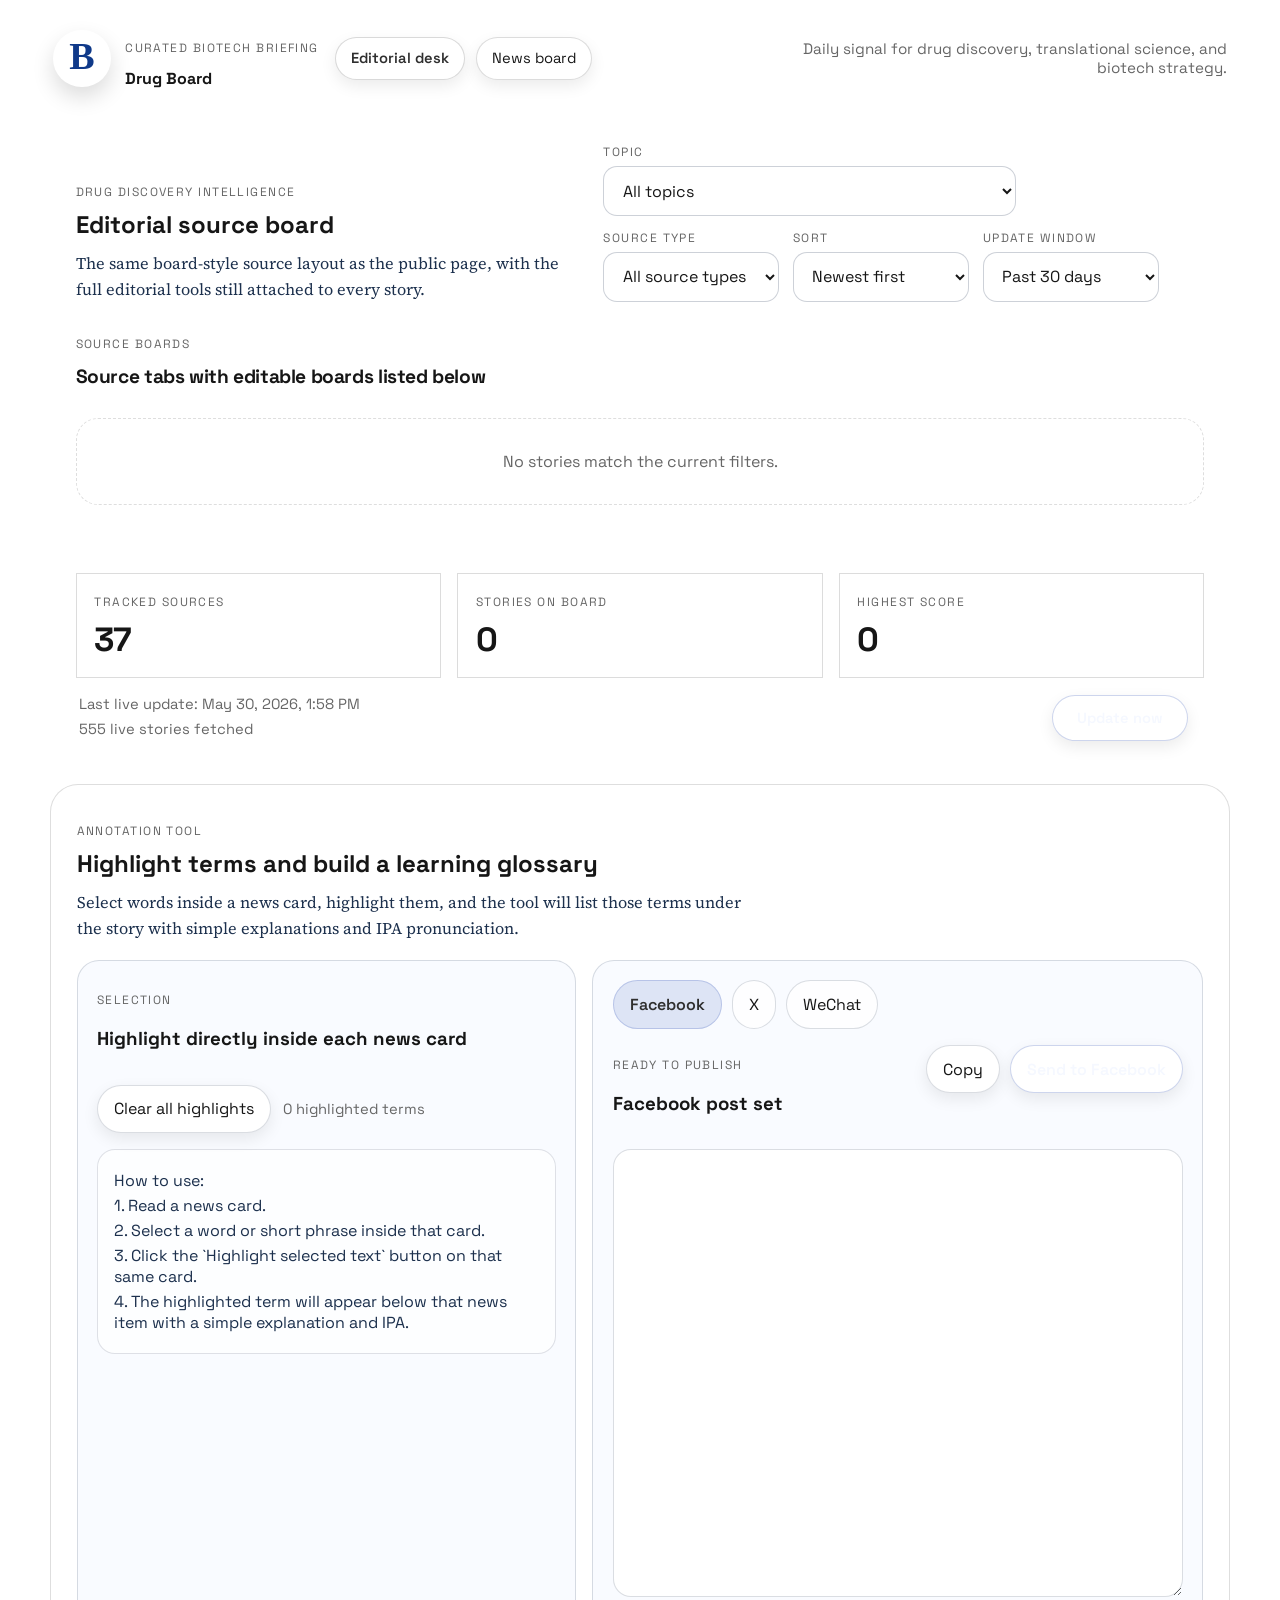
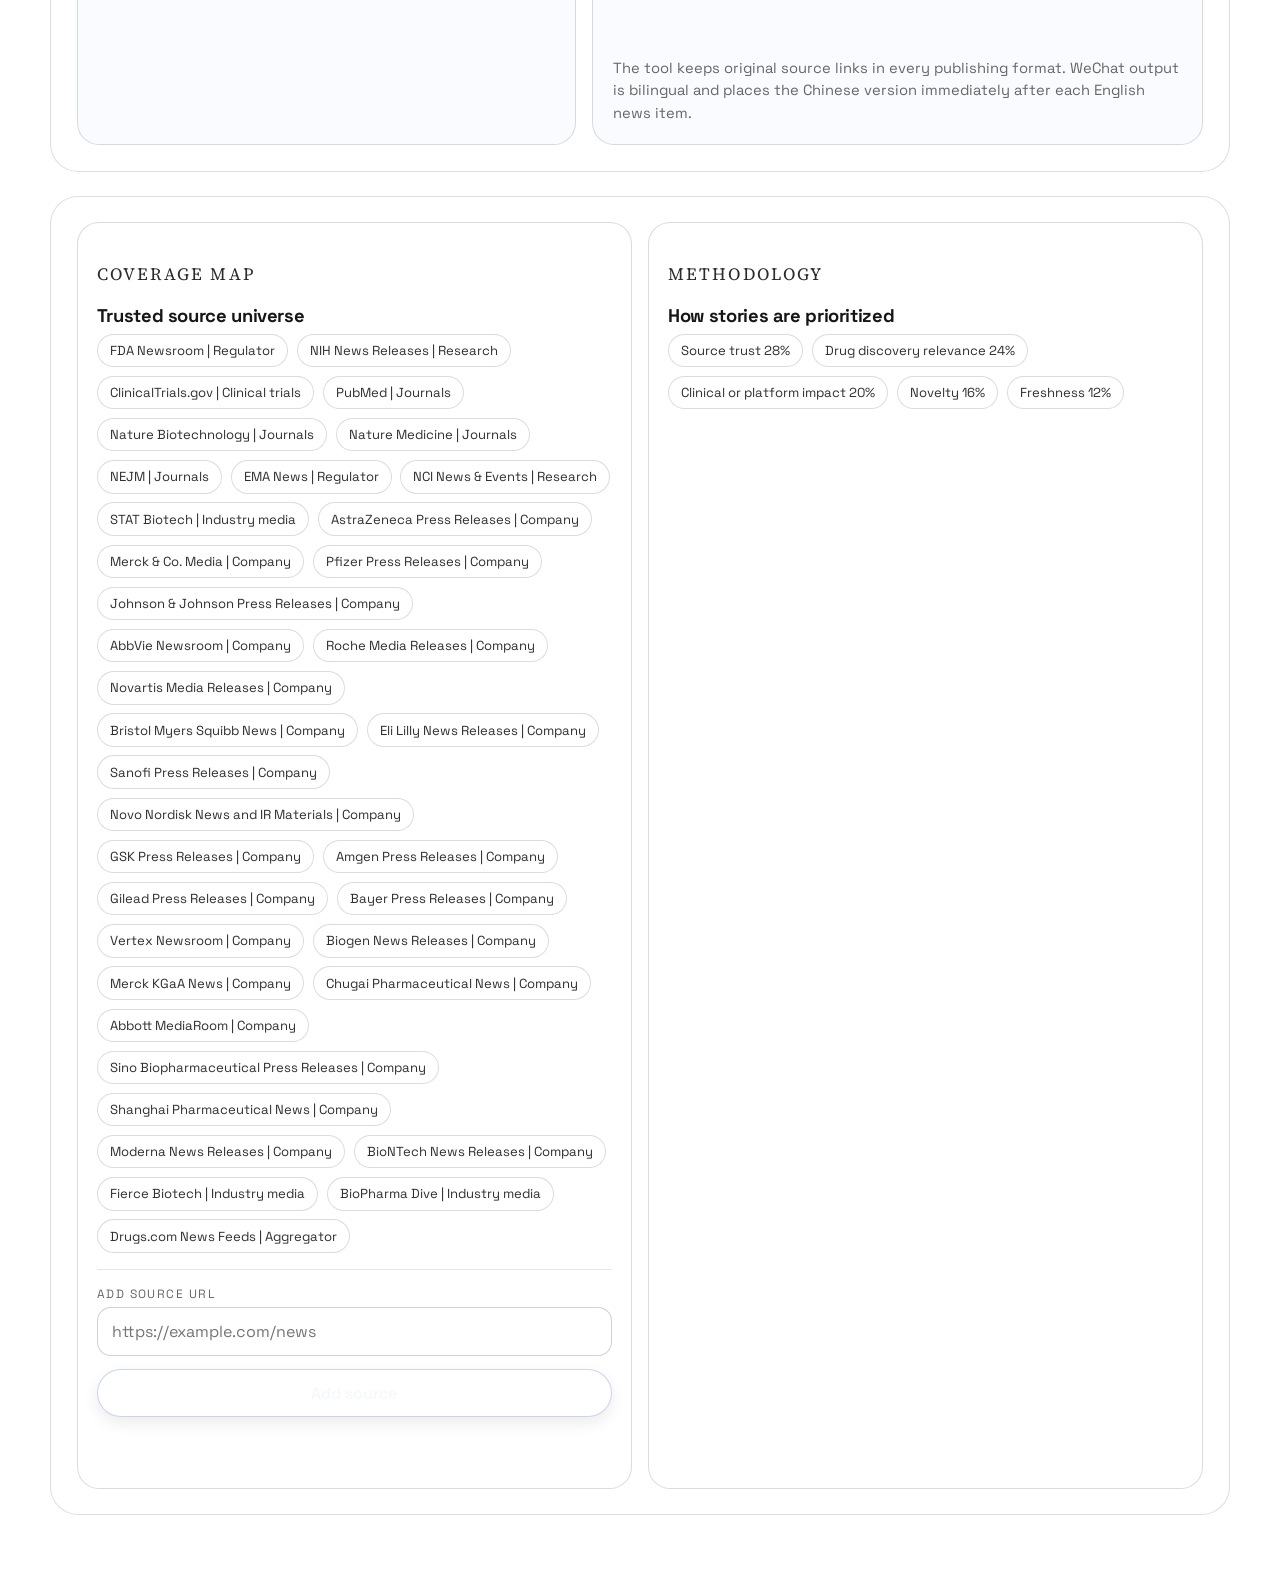
==== index.html @ f60fbf6a "Initial Drug Board website" ====
<!DOCTYPE html>
<html lang="en">
<head>
  <meta charset="UTF-8">
  <meta name="viewport" content="width=device-width, initial-scale=1.0">
  <title>Drug Board</title>
  <link rel="icon" type="image/svg+xml" href="assets/favicon-b.svg">
  <link rel="preconnect" href="https://fonts.googleapis.com">
  <link rel="preconnect" href="https://fonts.gstatic.com" crossorigin>
  <link href="https://fonts.googleapis.com/css2?family=Space+Grotesk:wght@400;500;700&family=Source+Serif+4:wght@400;600&display=swap" rel="stylesheet">
  <link rel="stylesheet" href="styles.css">
</head>
<body data-page="workspace">
  <div class="background-orb orb-a"></div>
  <div class="background-orb orb-b"></div>

  <main class="app-shell">
    <header class="masthead">
      <div class="masthead-primary">
        <div class="brand-lockup">
          <div class="brand-mark">
            <img src="assets/logo-b.svg" alt="Drug Board logo">
          </div>
          <div>
            <p class="eyebrow">Curated biotech briefing</p>
            <p class="brand-name">Drug Board</p>
          </div>
        </div>
        <nav class="page-switcher" aria-label="Page switcher">
          <a class="page-link active" href="index.html">Editorial desk</a>
          <a class="page-link" href="board.html">News board</a>
        </nav>
      </div>
      <div class="masthead-note">Daily signal for drug discovery, translational science, and biotech strategy.</div>
    </header>

    <section class="panel board-panel workspace-board-panel">
      <div class="panel-heading board-heading">
        <div>
          <p class="section-label">Drug discovery intelligence</p>
          <h2>Editorial source board</h2>
          <p class="board-intro">
            The same board-style source layout as the public page, with the full editorial tools still attached to every story.
          </p>
        </div>

        <div class="controls">
          <label class="control">
            <span>Topic</span>
            <select id="topic-filter">
              <option value="all">All topics</option>
            </select>
          </label>
          <label class="control">
            <span>Source type</span>
            <select id="source-filter">
              <option value="all">All source types</option>
            </select>
          </label>
          <label class="control">
            <span>Sort</span>
            <select id="sort-order">
              <option value="score">Highest score</option>
              <option value="date" selected>Newest first</option>
            </select>
          </label>
          <label class="control">
            <span>Update window</span>
            <select id="update-window">
              <option value="all">All dates</option>
              <option value="1">Yesterday only</option>
              <option value="3">Past 3 days</option>
              <option value="7">Past 7 days</option>
              <option value="30" selected>Past 30 days</option>
            </select>
          </label>
        </div>
      </div>

      <div class="portal-shell workspace-portal-shell">
        <section class="portal-sources workspace-portal-sources">
          <div class="portal-section-head">
            <p class="section-label">Source boards</p>
            <h3>Source tabs with editable boards listed below</h3>
          </div>
          <div class="portal-tabs" id="portal-tabs"></div>
          <div class="portal-tab-panels workspace-tab-panels" id="portal-tab-panels"></div>
        </section>
      </div>
    </section>

    <section class="panel summary-panel">
      <div class="hero-metrics" id="hero-metrics">
        <article>
          <span class="metric-label">Tracked sources</span>
          <strong id="source-count">0</strong>
        </article>
        <article>
          <span class="metric-label">Stories on board</span>
          <strong id="story-count">0</strong>
        </article>
        <article>
          <span class="metric-label">Highest score</span>
          <strong id="top-score">0</strong>
        </article>
      </div>
      <div class="update-status-bar">
        <div class="update-status-copy">
          <span id="last-updated-label">Last live update: not available yet</span>
          <span id="update-item-count"></span>
        </div>
        <div class="update-status-actions">
          <button class="primary-button update-now-button" id="update-now-button" type="button">Update now</button>
          <span class="platform-status update-now-status" id="update-now-status"></span>
        </div>
      </div>
    </section>

    <section class="panel annotation-panel">
      <div class="panel-heading annotation-heading">
        <div>
          <p class="section-label">Annotation tool</p>
          <h2>Highlight terms and build a learning glossary</h2>
          <p class="board-intro">
            Select words inside a news card, highlight them, and the tool will list those terms under the story with simple explanations and IPA pronunciation.
          </p>
        </div>
      </div>

      <div class="studio-layout">
        <section class="studio-card">
          <div class="studio-card-heading">
            <div>
              <p class="section-label">Selection</p>
              <h3>Highlight directly inside each news card</h3>
            </div>
          </div>

          <div class="selection-toolbar">
            <button class="action-button ghost-button" id="clear-highlights" type="button">Clear all highlights</button>
            <span class="selection-status" id="selection-status">0 highlighted terms</span>
          </div>

          <div class="annotation-instructions">
            <p>How to use:</p>
            <p>1. Read a news card.</p>
            <p>2. Select a word or short phrase inside that card.</p>
            <p>3. Click the `Highlight selected text` button on that same card.</p>
            <p>4. The highlighted term will appear below that news item with a simple explanation and IPA.</p>
          </div>
        </section>

        <section class="studio-card outputs-card">
          <div class="output-tabs">
            <button class="tab-button active" data-target="facebook-output" type="button">Facebook</button>
            <button class="tab-button" data-target="x-output" type="button">X</button>
            <button class="tab-button" data-target="wechat-output" type="button">WeChat</button>
          </div>

          <div class="output-panel active" id="facebook-output">
            <div class="output-header">
              <div>
                <p class="section-label">Ready to publish</p>
                <h3>Facebook post set</h3>
              </div>
              <div class="output-actions">
                <button class="action-button" id="copy-facebook" type="button">Copy</button>
                <button class="primary-button send-button" id="send-facebook" type="button">Send to Facebook</button>
              </div>
            </div>
            <textarea id="facebook-text" class="output-text" readonly></textarea>
          </div>

          <div class="output-panel" id="x-output">
            <div class="output-header">
              <div>
                <p class="section-label">Ready to publish</p>
                <h3>X thread set</h3>
              </div>
              <div class="output-actions">
                <button class="action-button" id="copy-x" type="button">Copy</button>
                <button class="primary-button send-button" id="send-x" type="button">Send to X</button>
              </div>
            </div>
            <textarea id="x-text" class="output-text" readonly></textarea>
          </div>

          <div class="output-panel" id="wechat-output">
            <div class="output-header">
              <div>
                <p class="section-label">Ready to publish</p>
                <h3>WeChat bilingual set</h3>
              </div>
              <div class="output-actions">
                <button class="action-button" id="copy-wechat" type="button">Copy</button>
                <button class="primary-button send-button" id="send-wechat" type="button">Send to WeChat</button>
              </div>
            </div>
            <textarea id="wechat-text" class="output-text" readonly></textarea>
          </div>

          <p class="platform-status" id="platform-status"></p>
          <p class="platform-note">
            The tool keeps original source links in every publishing format. WeChat output is bilingual and places the Chinese version immediately after each English news item.
          </p>
        </section>
      </div>
    </section>

    <section class="panel lower-info-panel">
      <div class="info-grid">
        <section class="sidebar-card">
          <p class="section-label">Coverage map</p>
          <h3>Trusted source universe</h3>
          <div id="source-list" class="source-list"></div>
          <div class="source-manager">
            <label class="control source-input-control">
              <span>Add source URL</span>
              <input id="source-url-input" type="url" placeholder="https://example.com/news">
            </label>
            <button class="primary-button" id="add-source-button" type="button">Add source</button>
            <p class="platform-status" id="source-status"></p>
          </div>
        </section>

        <section class="sidebar-card">
          <p class="section-label">Methodology</p>
          <h3>How stories are prioritized</h3>
          <div id="ranking-rules" class="ranking-rules"></div>
        </section>
      </div>
    </section>
  </main>

  <template id="news-card-template">
    <article class="news-card">
      <div class="news-topline">
        <div>
          <p class="news-meta"></p>
          <h3 class="news-headline"></h3>
        </div>
        <div class="score-pill"></div>
      </div>
      <div class="selectable-copy" tabindex="0">
        <p class="news-summary news-headline-copy"></p>
        <p class="news-summary news-summary-copy"></p>
      </div>
      <div class="tag-row"></div>
      <div class="card-actions">
        <button class="action-button inline-highlight-button" type="button">Highlight selected text</button>
        <button class="action-button publish-toggle-button" type="button">Add to publish list</button>
        <button class="action-button archive-toggle-button" type="button">Archive news</button>
      </div>
      <div class="glossary-block">
        <p class="glossary-title">Highlighted terms</p>
        <div class="glossary-list"></div>
      </div>
      <div class="news-footer">
        <span class="score-breakdown"></span>
        <a class="source-link" target="_blank" rel="noreferrer">Read source</a>
      </div>
    </article>
  </template>

  <template id="portal-source-tab-template">
    <button class="portal-tab-button" type="button"></button>
  </template>

  <template id="workspace-source-panel-template">
    <article class="portal-source-panel workspace-source-panel">
      <div class="portal-source-board-head">
        <div>
          <p class="section-label portal-source-type"></p>
          <h3 class="portal-source-name"></h3>
        </div>
        <span class="portal-window-badge"></span>
      </div>
      <div class="workspace-source-stories"></div>
      <div class="portal-board-footer">
        <a class="source-link portal-board-link" target="_blank" rel="noreferrer">Visit source</a>
      </div>
    </article>
  </template>

  <script src="app.js?v=20260530-window-badges" defer></script>
</body>
</html>
---- styles.css ----
:root {
  --bg: #d8d8d8;
  --bg-alt: #eeeeee;
  --ink: #161616;
  --muted: #666666;
  --panel: rgba(242, 242, 242, 0.88);
  --line: rgba(22, 22, 22, 0.14);
  --accent: #2f2f2f;
  --accent-soft: rgba(47, 47, 47, 0.12);
  --warm: #3a3a3a;
  --shadow: 0 24px 60px rgba(0, 0, 0, 0.14);
}

* {
  box-sizing: border-box;
}

html {
  scroll-behavior: smooth;
}

body {
  margin: 0;
  min-height: 100vh;
  color: var(--ink);
  background:
    radial-gradient(circle at top left, rgba(120, 120, 120, 0.16), transparent 30%),
    linear-gradient(180deg, #f1f1f1 0%, #e3e3e3 45%, #d6d6d6 100%);
  font-family: "Space Grotesk", sans-serif;
  position: relative;
  overflow-x: hidden;
}

.background-orb {
  position: fixed;
  width: 34rem;
  height: 34rem;
  border-radius: 999px;
  filter: blur(48px);
  opacity: 0.55;
  pointer-events: none;
  z-index: 0;
}

.orb-a {
  top: -10rem;
  right: -10rem;
  background: rgba(110, 110, 110, 0.18);
}

.orb-b {
  left: -8rem;
  bottom: -10rem;
  background: rgba(90, 90, 90, 0.16);
}

.app-shell {
  width: min(1180px, calc(100% - 2rem));
  margin: 0 auto;
  padding: 1.4rem 0 4rem;
  position: relative;
  z-index: 1;
}

.masthead {
  display: flex;
  align-items: center;
  justify-content: space-between;
  gap: 1rem;
  margin-bottom: 1rem;
  padding: 0.35rem 0.2rem;
}

.masthead-primary {
  display: flex;
  align-items: center;
  gap: 1rem;
  flex-wrap: wrap;
}

.brand-lockup {
  display: flex;
  align-items: center;
  gap: 0.9rem;
}

.brand-mark {
  width: 3.6rem;
  height: 3.6rem;
  display: grid;
  place-items: center;
  border-radius: 999px;
  box-shadow: 0 14px 28px rgba(0, 0, 0, 0.12);
  overflow: hidden;
}

.brand-mark img {
  width: 100%;
  height: 100%;
  display: block;
}

.brand-name {
  margin: 0.2rem 0 0;
  font-size: 1rem;
  font-weight: 700;
  color: var(--ink);
}

.page-switcher {
  display: flex;
  gap: 0.65rem;
  flex-wrap: wrap;
}

.public-board-badge {
  display: inline-flex;
  align-items: center;
  padding: 0.72rem 1rem;
  border-radius: 999px;
  border: 1px solid rgba(40, 40, 40, 0.16);
  background: rgba(255, 255, 255, 0.7);
  color: var(--accent);
  font-size: 0.92rem;
  font-weight: 600;
}

.page-link {
  display: inline-flex;
  align-items: center;
  padding: 0.7rem 0.95rem;
  border-radius: 999px;
  border: 1px solid rgba(40, 40, 40, 0.16);
  background: rgba(255, 255, 255, 0.7);
  color: var(--ink);
  text-decoration: none;
  font-size: 0.92rem;
  transition: transform 160ms ease, background 160ms ease, border-color 160ms ease;
}

.page-link:hover {
  transform: translateY(-1px);
  color: var(--accent);
}

.page-link.active {
  background: rgba(47, 47, 47, 0.1);
  border-color: rgba(47, 47, 47, 0.18);
  color: var(--accent);
  font-weight: 600;
}

.masthead-note {
  max-width: 28rem;
  text-align: right;
  color: var(--muted);
  font-size: 0.95rem;
}

.panel {
  border: 1px solid var(--line);
  background: linear-gradient(180deg, rgba(248, 248, 248, 0.95), rgba(233, 233, 233, 0.88));
  backdrop-filter: blur(18px);
  box-shadow: var(--shadow);
}

.eyebrow,
.section-label,
.metric-label,
.news-meta,
.score-breakdown,
.control span {
  text-transform: uppercase;
  letter-spacing: 0.12em;
  font-size: 0.75rem;
  color: var(--muted);
}

.panel h2,
.sidebar-card h3,
.news-headline {
  margin: 0;
  line-height: 1.05;
}

.strategy-grid p,
.sidebar-card p,
.news-summary {
  font-family: "Source Serif 4", serif;
  font-size: 1.08rem;
  line-height: 1.65;
  color: #2b2b2b;
}

.hero-metrics {
  display: grid;
  grid-template-columns: repeat(3, minmax(0, 1fr));
  gap: 1rem;
}

.hero-metrics article,
.strategy-grid article,
.sidebar-card,
.news-card {
  border: 1px solid rgba(40, 40, 40, 0.16);
  background: rgba(255, 255, 255, 0.66);
}

.hero-metrics article {
  border-radius: 0;
  padding: 1rem 1.1rem;
}

.hero-metrics strong {
  display: block;
  margin-top: 0.4rem;
  font-size: 2.1rem;
  letter-spacing: -0.03em;
}

.panel {
  margin-top: 1.5rem;
  border-radius: 28px;
  padding: 1.6rem;
  animation: rise-in 0.7s ease-out both;
  animation-delay: 0.08s;
}

.summary-panel {
  padding-top: 1.2rem;
  padding-bottom: 1.2rem;
}

.update-status-bar {
  display: flex;
  justify-content: space-between;
  gap: 1rem;
  margin-top: 1rem;
  padding: 0.1rem 0.2rem 0;
  color: var(--muted);
  font-size: 0.92rem;
}

.update-status-copy {
  display: grid;
  gap: 0.25rem;
}

.update-status-actions {
  display: flex;
  align-items: center;
  justify-content: flex-end;
  flex-wrap: wrap;
  gap: 0.8rem;
}

.update-now-button {
  min-width: 8.5rem;
}

.update-now-button:disabled {
  cursor: wait;
  opacity: 0.72;
  transform: none;
}

.update-now-status {
  margin: 0;
  min-height: 0;
  text-align: right;
}

.panel-heading,
.board-heading {
  display: flex;
  align-items: end;
  justify-content: space-between;
  gap: 1rem;
}

.strategy-grid {
  margin-top: 1rem;
  display: grid;
  grid-template-columns: repeat(3, minmax(0, 1fr));
  gap: 1rem;
}

.board-intro {
  max-width: 42rem;
  margin: 0.8rem 0 0;
  font-family: "Source Serif 4", serif;
  font-size: 1.02rem;
  line-height: 1.6;
  color: #1c304d;
}

.portal-shell {
  margin-top: 1.35rem;
  display: grid;
  gap: 1.1rem;
}

.portal-section-head h3 {
  margin: 0.15rem 0 0;
  font-size: 1.2rem;
  letter-spacing: -0.02em;
}

.portal-sources {
  display: grid;
  gap: 0.9rem;
}

.portal-tabs {
  display: flex;
  flex-wrap: wrap;
  gap: 0.7rem;
}

.portal-tab-button {
  display: inline-flex;
  align-items: center;
  padding: 0.7rem 1rem;
  border-radius: 0;
  border: 1px solid rgba(40, 40, 40, 0.16);
  background: linear-gradient(180deg, #edf6ff 0%, #dbeeff 100%);
  color: var(--ink);
  font: inherit;
  cursor: pointer;
  transition: transform 160ms ease, background 160ms ease, border-color 160ms ease;
  box-shadow: 0 6px 16px rgba(0, 0, 0, 0.08);
}

.portal-tab-button:hover {
  transform: translateY(-2px);
  color: var(--accent);
  box-shadow: 0 8px 18px rgba(0, 0, 0, 0.1);
}

.portal-tab-button.active {
  background: linear-gradient(180deg, #dcecff 0%, #c8e0ff 100%);
  border-color: rgba(92, 142, 196, 0.35);
  color: var(--accent);
  font-weight: 600;
}

.portal-tab-button:nth-child(4n + 1) {
  background: linear-gradient(180deg, #edf6ff 0%, #dbeeff 100%);
  border-color: rgba(148, 181, 214, 0.4);
}

.portal-tab-button:nth-child(4n + 2) {
  background: linear-gradient(180deg, #fff7dd 0%, #f9edbf 100%);
  border-color: rgba(208, 190, 122, 0.42);
}

.portal-tab-button:nth-child(4n + 3) {
  background: linear-gradient(180deg, #eef8e7 0%, #dbeccd 100%);
  border-color: rgba(151, 183, 133, 0.4);
}

.portal-tab-button:nth-child(4n + 4) {
  background: linear-gradient(180deg, #f7ecff 0%, #ead6fb 100%);
  border-color: rgba(175, 150, 208, 0.4);
}

.portal-tab-button:nth-child(4n + 2).active {
  background: linear-gradient(180deg, #fef0be 0%, #f4e29a 100%);
}

.portal-tab-button:nth-child(4n + 3).active {
  background: linear-gradient(180deg, #deefcf 0%, #c9dfb6 100%);
}

.portal-tab-button:nth-child(4n + 4).active {
  background: linear-gradient(180deg, #eddcff 0%, #dec3fb 100%);
}

.portal-tab-panels {
  display: grid;
  gap: 1rem;
}

.portal-source-panel {
  border: 1px solid rgba(40, 40, 40, 0.16);
  background: linear-gradient(180deg, #f7fbff 0%, #eef6ff 100%);
  border-radius: 0;
  padding: 1rem 1rem 0.95rem;
  box-shadow: 0 10px 24px rgba(0, 0, 0, 0.08);
}

.portal-source-panel:nth-child(4n + 1) {
  background: linear-gradient(180deg, #f7fbff 0%, #eef6ff 100%);
  border-color: rgba(148, 181, 214, 0.42);
}

.portal-source-panel:nth-child(4n + 2) {
  background: linear-gradient(180deg, #fffbee 0%, #fff3d6 100%);
  border-color: rgba(208, 190, 122, 0.42);
}

.portal-source-panel:nth-child(4n + 3) {
  background: linear-gradient(180deg, #f5fbef 0%, #e8f4dd 100%);
  border-color: rgba(151, 183, 133, 0.42);
}

.portal-source-panel:nth-child(4n + 4) {
  background: linear-gradient(180deg, #fbf7ff 0%, #f0e7fb 100%);
  border-color: rgba(175, 150, 208, 0.42);
}

.portal-source-board-head {
  display: flex;
  align-items: flex-start;
  justify-content: space-between;
  gap: 0.8rem;
}

.portal-source-board-head h3 {
  margin: 0.15rem 0 0;
  font-size: 1.12rem;
  letter-spacing: -0.02em;
}

.portal-window-badge {
  flex-shrink: 0;
  display: inline-flex;
  align-items: center;
  padding: 0.42rem 0.72rem;
  border-radius: 999px;
  background: rgba(70, 70, 70, 0.08);
  border: 1px solid rgba(70, 70, 70, 0.14);
  color: var(--accent);
  font-size: 0.78rem;
  font-weight: 600;
}

.portal-story-list {
  list-style: none;
  margin: 1rem 0 0;
  padding: 0;
  display: grid;
  gap: 0.7rem;
}

.workspace-tab-panels {
  display: grid;
  gap: 1rem;
}

.workspace-source-panel {
  padding-bottom: 1.1rem;
}

.workspace-source-stories {
  margin-top: 1rem;
  display: grid;
  gap: 1rem;
}

body[data-page="workspace"] .workspace-source-panel:nth-child(4n + 1) {
  background: linear-gradient(180deg, #f7fbff 0%, #eef6ff 100%);
  border-color: rgba(148, 181, 214, 0.42);
}

body[data-page="workspace"] .workspace-source-panel:nth-child(4n + 2) {
  background: linear-gradient(180deg, #fffbee 0%, #fff3d6 100%);
  border-color: rgba(208, 190, 122, 0.42);
}

body[data-page="workspace"] .workspace-source-panel:nth-child(4n + 3) {
  background: linear-gradient(180deg, #f5fbef 0%, #e8f4dd 100%);
  border-color: rgba(151, 183, 133, 0.42);
}

body[data-page="workspace"] .workspace-source-panel:nth-child(4n + 4) {
  background: linear-gradient(180deg, #fbf7ff 0%, #f0e7fb 100%);
  border-color: rgba(175, 150, 208, 0.42);
}

.portal-story-item {
  display: grid;
  gap: 0.18rem;
  padding-top: 0.7rem;
  border-top: 1px solid rgba(28, 48, 77, 0.1);
}

.portal-story-item:first-child {
  border-top: 0;
  padding-top: 0;
}

.portal-story-date {
  color: var(--muted);
  font-size: 0.75rem;
  text-transform: uppercase;
  letter-spacing: 0.08em;
}

.portal-story-link {
  color: var(--ink);
  text-decoration: none;
  font-family: "Source Serif 4", serif;
  font-size: 0.99rem;
  line-height: 1.45;
}

.portal-story-link:hover {
  color: var(--accent);
}

.portal-board-footer {
  margin-top: 1rem;
  padding-top: 0.8rem;
  border-top: 1px solid rgba(28, 48, 77, 0.1);
  display: flex;
  justify-content: flex-start;
}

.strategy-grid article,
.sidebar-card,
.news-card {
  border-radius: 22px;
  padding: 1.2rem;
}

.strategy-grid h3,
.sidebar-card h3 {
  margin-top: 0.15rem;
  margin-bottom: 0.55rem;
  font-size: 1.15rem;
  letter-spacing: -0.02em;
}

.controls {
  display: flex;
  flex-wrap: wrap;
  gap: 0.85rem;
}

.studio-layout {
  margin-top: 1.2rem;
  display: grid;
  grid-template-columns: minmax(320px, 0.9fr) minmax(0, 1.1fr);
  gap: 1rem;
}

.studio-card {
  border: 1px solid rgba(28, 48, 77, 0.16);
  background: rgba(247, 250, 255, 0.68);
  border-radius: 22px;
  padding: 1.2rem;
}

.studio-card-heading,
.output-header {
  display: flex;
  align-items: start;
  justify-content: space-between;
  gap: 1rem;
}

.output-actions {
  display: flex;
  flex-wrap: wrap;
  gap: 0.65rem;
  justify-content: flex-end;
}

.generator-controls,
.generator-actions {
  display: flex;
  flex-wrap: wrap;
  gap: 0.85rem;
  margin-top: 1rem;
}

.selection-toolbar {
  display: flex;
  align-items: center;
  flex-wrap: wrap;
  gap: 0.75rem;
  margin-top: 1rem;
}

.selection-status {
  color: var(--muted);
  font-size: 0.92rem;
}

.annotation-instructions {
  margin-top: 1rem;
  padding: 1rem;
  border-radius: 18px;
  border: 1px solid rgba(28, 48, 77, 0.14);
  background: rgba(255, 255, 255, 0.7);
}

.annotation-instructions p {
  margin: 0.25rem 0;
  color: #1c304d;
}

.primary-button,
.action-button,
.tab-button {
  border: 1px solid rgba(28, 48, 77, 0.16);
  border-radius: 999px;
  padding: 0.8rem 1rem;
  font: inherit;
  cursor: pointer;
  transition: transform 160ms ease, background 160ms ease, border-color 160ms ease;
}

.primary-button {
  background: linear-gradient(135deg, #173b73 0%, #1e40af 100%);
  color: #f5f8ff;
  border-color: rgba(30, 64, 175, 0.22);
  font-weight: 600;
}

.action-button,
.tab-button {
  background: rgba(255, 255, 255, 0.78);
  color: var(--ink);
}

.ghost-button {
  background: rgba(255, 255, 255, 0.5);
}

.primary-button:hover,
.action-button:hover,
.tab-button:hover {
  transform: translateY(-1px);
}

.output-tabs {
  display: flex;
  gap: 0.65rem;
  margin-bottom: 1rem;
}

.tab-button.active {
  background: rgba(30, 64, 175, 0.12);
  color: var(--accent);
  border-color: rgba(30, 64, 175, 0.2);
  font-weight: 600;
}

.output-panel {
  display: none;
}

.output-panel.active {
  display: block;
}

.output-text {
  width: 100%;
  min-height: 28rem;
  margin-top: 1rem;
  border: 1px solid rgba(28, 48, 77, 0.16);
  border-radius: 18px;
  padding: 1rem;
  resize: vertical;
  background: rgba(255, 255, 255, 0.82);
  color: var(--ink);
  font: 0.95rem/1.6 "Source Serif 4", serif;
}

.board-outputs-card {
  margin-top: 1.2rem;
}

.platform-note {
  margin: 1rem 0 0;
  color: var(--muted);
  font-size: 0.92rem;
  line-height: 1.55;
}

.platform-status {
  min-height: 1.4rem;
  margin: 1rem 0 0;
  color: var(--accent);
  font-size: 0.92rem;
}

.control {
  display: grid;
  gap: 0.35rem;
}

body[data-page="workspace"] .workspace-board-panel .board-intro {
  max-width: 54rem;
}

body[data-page="workspace"] .workspace-board-panel .controls {
  align-items: end;
}

.control select {
  min-width: 11rem;
  border: 1px solid rgba(28, 48, 77, 0.22);
  border-radius: 14px;
  padding: 0.8rem 0.9rem;
  background: rgba(255, 255, 255, 0.88);
  font: inherit;
  color: var(--ink);
  box-shadow: inset 0 1px 0 rgba(255, 255, 255, 0.6);
}

.control input {
  min-width: 16rem;
  border: 1px solid rgba(28, 48, 77, 0.22);
  border-radius: 14px;
  padding: 0.8rem 0.9rem;
  background: rgba(255, 255, 255, 0.88);
  font: inherit;
  color: var(--ink);
}

.source-manager {
  margin-top: 1rem;
  display: grid;
  gap: 0.8rem;
  padding-top: 1rem;
  border-top: 1px solid rgba(28, 48, 77, 0.12);
}

.source-input-control,
.source-input-control input {
  width: 100%;
}

.board-layout {
  margin-top: 1.25rem;
  display: block;
}

.news-list,
.sidebar,
.info-grid {
  display: grid;
  gap: 1rem;
}

.info-grid {
  grid-template-columns: repeat(2, minmax(0, 1fr));
}

.news-card {
  display: grid;
  gap: 1rem;
  transition: transform 180ms ease, box-shadow 180ms ease;
  position: relative;
}

body[data-page="workspace"] .news-card {
  border: 1px solid rgba(28, 48, 77, 0.14);
  background: rgba(255, 255, 255, 0.86);
}

.selectable-copy {
  display: grid;
  gap: 0.75rem;
  padding: 0.95rem;
  border-radius: 18px;
  background: rgba(255, 255, 255, 0.56);
  border: 1px dashed rgba(40, 40, 40, 0.12);
  user-select: text;
}

.selectable-copy mark {
  background: rgba(140, 140, 140, 0.24);
  color: inherit;
  border-radius: 0.25rem;
  padding: 0 0.1rem;
}

.card-actions {
  display: flex;
  justify-content: flex-start;
  flex-wrap: wrap;
  gap: 0.75rem;
}

body[data-page="workspace"] .card-actions {
  padding-top: 0.15rem;
}

.inline-highlight-button {
  background: rgba(255, 255, 255, 0.8);
}

.publish-toggle-button.active {
  background: rgba(47, 47, 47, 0.1);
  color: var(--accent);
  border-color: rgba(47, 47, 47, 0.18);
  font-weight: 600;
}

.archive-toggle-button {
  background: rgba(255, 255, 255, 0.8);
}

.archive-toggle-button.active {
  background: rgba(140, 140, 140, 0.14);
  color: #3a3a3a;
  border-color: rgba(90, 90, 90, 0.2);
  font-weight: 600;
}

.glossary-block {
  display: grid;
  gap: 0.7rem;
}

.glossary-title {
  margin: 0;
  color: var(--muted);
  text-transform: uppercase;
  letter-spacing: 0.12em;
  font-size: 0.75rem;
}

.glossary-list {
  display: grid;
  gap: 0.7rem;
}

.glossary-item,
.glossary-empty {
  padding: 0.9rem 1rem;
  border-radius: 16px;
  border: 1px solid rgba(28, 48, 77, 0.12);
  background: rgba(255, 255, 255, 0.72);
}

.glossary-item p,
.glossary-empty {
  margin: 0.35rem 0 0;
  color: #2b2b2b;
  font-family: "Source Serif 4", serif;
  line-height: 1.55;
}

.glossary-term-row {
  display: flex;
  flex-wrap: wrap;
  justify-content: space-between;
  gap: 0.65rem;
}

.glossary-pronunciation-row {
  display: flex;
  align-items: center;
  justify-content: space-between;
  gap: 0.75rem;
  margin-top: 0.55rem;
}

.glossary-pronunciation {
  color: var(--muted);
  font-size: 0.9rem;
}

.glossary-ipa {
  color: var(--accent);
  font-size: 0.9rem;
}

.speak-button {
  padding: 0.5rem 0.8rem;
}

body[data-page="board"] .inline-highlight-button,
body[data-page="board"] .archive-toggle-button,
body[data-page="board"] .glossary-block {
  display: none;
}

body[data-page="workspace"] .board-panel,
body[data-page="workspace"] .summary-panel {
  border: 0 !important;
  box-shadow: none !important;
  background: transparent !important;
  backdrop-filter: none !important;
  border-radius: 0 !important;
}

body[data-page="workspace"] .portal-tab-button {
  border-radius: 0 !important;
}

body[data-page="board"] .summary-panel {
  padding-top: 1rem;
}

body[data-page="board"] .board-panel {
  padding-bottom: 1.35rem;
}

body[data-page="board"] .control select {
  border-radius: 0;
}

body[data-page="board"] .board-panel,
body[data-page="board"] .summary-panel {
  border: 0 !important;
  box-shadow: none !important;
  background: transparent !important;
  backdrop-filter: none !important;
}

body[data-page="board"] .selectable-copy,
body[data-page="board"] .tag-row,
body[data-page="board"] .publish-toggle-button,
body[data-page="board"] .score-pill,
body[data-page="board"] .score-breakdown {
  display: none;
}

body[data-page="board"] .news-card {
  gap: 0.75rem;
  padding-top: 1rem;
  padding-bottom: 1rem;
}

body[data-page="board"] .news-topline {
  align-items: flex-start;
}

body[data-page="board"] .news-meta {
  margin: 0;
}

body[data-page="board"] .news-headline {
  margin-top: 0.35rem;
  font-size: 1.32rem;
  line-height: 1.14;
}

body[data-page="board"] .news-footer {
  justify-content: flex-start;
}

body[data-page="board"] .source-link {
  padding-left: 0;
  padding-right: 0;
  background: transparent;
  border: 0;
  border-radius: 0;
  font-weight: 600;
}

body[data-page="board"] .source-link::after {
  content: " ↗";
}

body[data-page="board"] .source-link:hover {
  text-decoration: underline;
}

.news-card:hover {
  transform: translateY(-2px);
  box-shadow: 0 20px 38px rgba(0, 0, 0, 0.14);
}

body[data-page="board"] .news-card:hover {
  transform: translateY(-1px);
  box-shadow: 0 18px 30px rgba(0, 0, 0, 0.12);
}

.news-topline,
.news-footer {
  display: flex;
  align-items: start;
  justify-content: space-between;
  gap: 1rem;
}

.news-headline {
  margin-top: 0.25rem;
  font-size: 1.42rem;
  letter-spacing: -0.025em;
}

.score-pill {
  flex-shrink: 0;
  min-width: 4.5rem;
  text-align: center;
  padding: 0.75rem 0.85rem;
  border-radius: 18px;
  background: linear-gradient(180deg, rgba(70, 70, 70, 0.14), rgba(70, 70, 70, 0.08));
  color: var(--accent);
  font-weight: 700;
  border: 1px solid rgba(70, 70, 70, 0.14);
}

.tag-row,
.source-list,
.ranking-rules {
  display: flex;
  flex-wrap: wrap;
  gap: 0.55rem;
}

.tag,
.source-chip,
.rule-chip {
  display: inline-flex;
  align-items: center;
  padding: 0.45rem 0.75rem;
  border-radius: 999px;
  border: 1px solid rgba(40, 40, 40, 0.16);
  font-size: 0.82rem;
  color: #2f2f2f;
  background: rgba(250, 250, 250, 0.82);
}

.source-chip {
  text-decoration: none;
}

.source-chip:hover,
.source-link:hover {
  color: var(--accent);
}

.source-link {
  color: var(--accent);
  text-decoration: none;
  text-decoration-thickness: 1px;
  text-underline-offset: 0.18em;
  font-weight: 600;
  padding: 0.7rem 0.95rem;
  border-radius: 999px;
  border: 1px solid rgba(70, 70, 70, 0.16);
  background: rgba(70, 70, 70, 0.08);
}

.empty-state {
  padding: 2rem;
  border-radius: 22px;
  border: 1px dashed var(--line);
  text-align: center;
  color: var(--muted);
}

@keyframes rise-in {
  from {
    opacity: 0;
    transform: translateY(16px);
  }

  to {
    opacity: 1;
    transform: translateY(0);
  }
}

body {
  background: #ffffff !important;
}

.background-orb {
  display: none;
}

.panel,
.hero-metrics article,
.strategy-grid article,
.sidebar-card,
.news-card,
.portal-source-panel,
.selectable-copy,
.glossary-item,
.glossary-empty,
.tag,
.source-chip,
.rule-chip,
.source-link,
.public-board-badge,
.page-link,
.portal-tab-button,
.portal-window-badge,
.inline-highlight-button,
.archive-toggle-button,
.publish-toggle-button,
.action-button,
.primary-button,
.control select,
.control input,
.output-text,
.score-pill {
  background: #ffffff !important;
}

.page-link.active,
.portal-tab-button.active,
.publish-toggle-button.active,
.archive-toggle-button.active {
  background: #ffffff !important;
}

.selectable-copy mark {
  background: #ffffff !important;
}

.panel,
.hero-metrics article,
.strategy-grid article,
.sidebar-card,
.news-card,
.portal-source-panel,
.selectable-copy,
.glossary-item,
.glossary-empty,
.tag,
.source-chip,
.rule-chip,
.source-link,
.public-board-badge,
.page-link,
.portal-tab-button,
.portal-window-badge,
.inline-highlight-button,
.archive-toggle-button,
.publish-toggle-button,
.action-button,
.primary-button,
.control select,
.control input,
.output-text,
.score-pill,
.brand-mark {
  box-shadow: none !important;
  backdrop-filter: none !important;
}

.panel,
.score-pill,
.source-link {
  background-image: none !important;
}

.brand-mark {
  box-shadow: 0 10px 22px rgba(0, 0, 0, 0.14) !important;
}

.public-board-badge,
.page-link,
.portal-tab-button,
.score-pill,
.source-link,
.action-button,
.primary-button {
  box-shadow: 0 6px 16px rgba(0, 0, 0, 0.08) !important;
}

.page-link:hover,
.portal-tab-button:hover,
.source-link:hover,
.action-button:hover,
.primary-button:hover {
  box-shadow: 0 8px 18px rgba(0, 0, 0, 0.1) !important;
}

@media (max-width: 920px) {
  .hero-metrics,
  .strategy-grid,
  .info-grid,
  .studio-layout {
    grid-template-columns: 1fr;
  }

  .panel-heading,
  .board-heading,
  .news-topline,
  .news-footer {
    align-items: start;
    flex-direction: column;
  }

  .controls {
    width: 100%;
  }

  .control,
  .control select {
    width: 100%;
  }

  .masthead {
    align-items: start;
    flex-direction: column;
  }

  .masthead-primary {
    width: 100%;
    justify-content: space-between;
  }

  .masthead-note {
    text-align: left;
  }

  .update-status-bar {
    flex-direction: column;
  }

  .update-status-actions {
    justify-content: flex-start;
  }

  .update-now-status {
    text-align: left;
  }
}
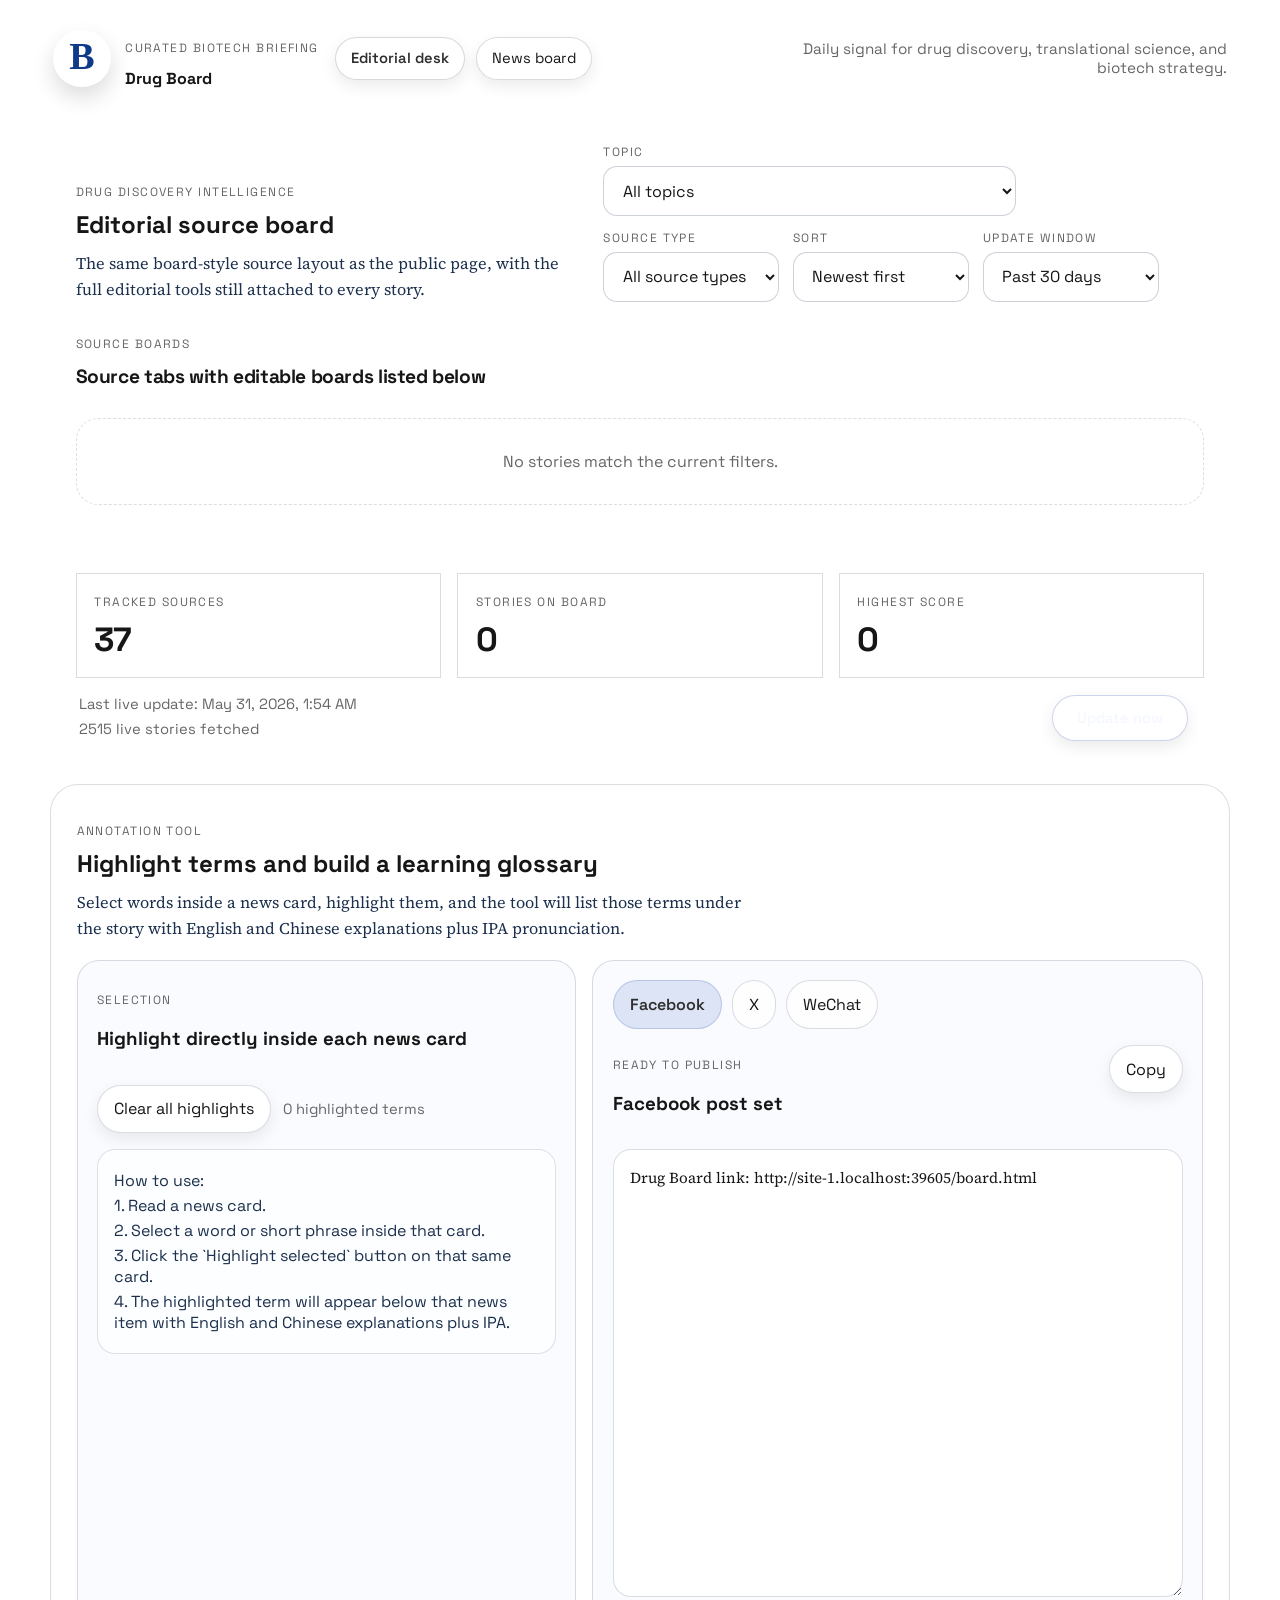
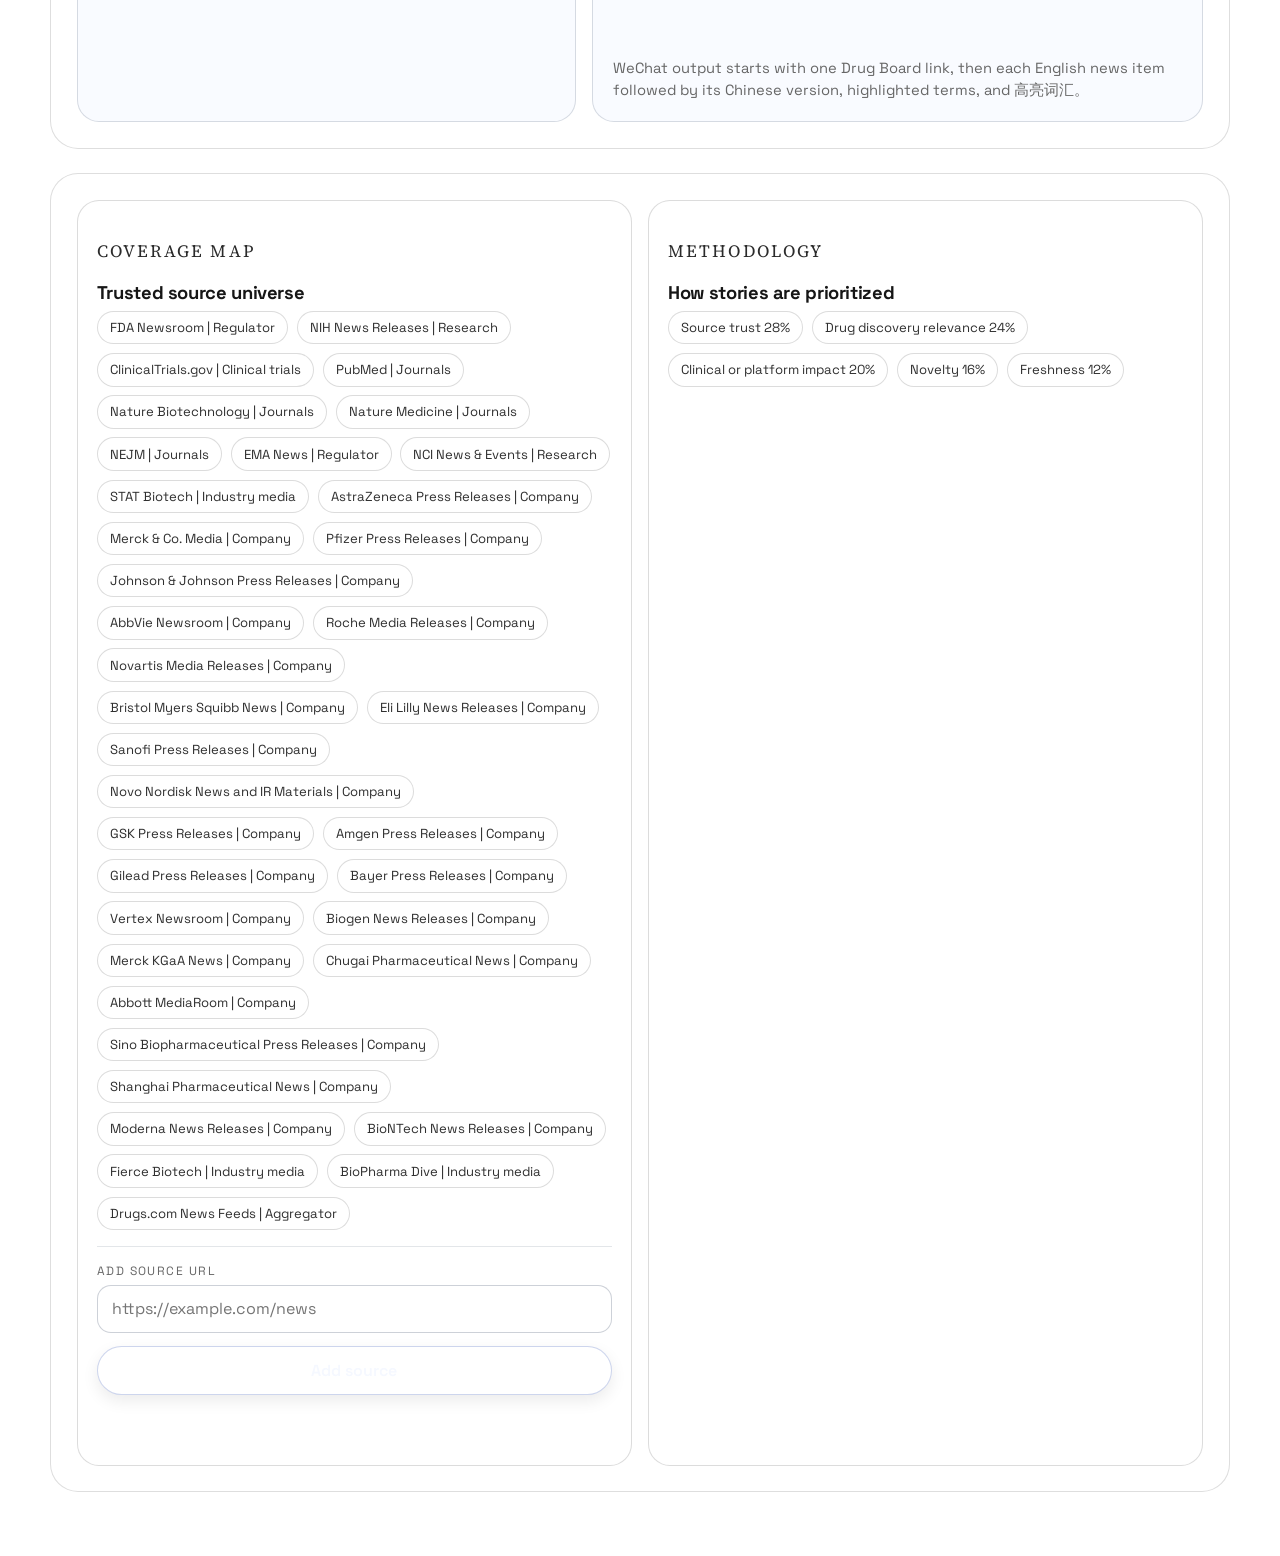
==== commit a63904c0: "Commit all local changes and push to GitHub" ====
--- a/index.html
+++ b/index.html
@@ -1,4 +1,4 @@
-<!DOCTYPE html>
+﻿<!DOCTYPE html>
 <html lang="en">
 <head>
   <meta charset="UTF-8">
@@ -122,7 +122,7 @@
           <p class="section-label">Annotation tool</p>
           <h2>Highlight terms and build a learning glossary</h2>
           <p class="board-intro">
-            Select words inside a news card, highlight them, and the tool will list those terms under the story with simple explanations and IPA pronunciation.
+            Select words inside a news card, highlight them, and the tool will list those terms under the story with English and Chinese explanations plus IPA pronunciation.
           </p>
         </div>
       </div>
@@ -145,8 +145,8 @@
             <p>How to use:</p>
             <p>1. Read a news card.</p>
             <p>2. Select a word or short phrase inside that card.</p>
-            <p>3. Click the `Highlight selected text` button on that same card.</p>
-            <p>4. The highlighted term will appear below that news item with a simple explanation and IPA.</p>
+            <p>3. Click the `Highlight selected` button on that same card.</p>
+            <p>4. The highlighted term will appear below that news item with English and Chinese explanations plus IPA.</p>
           </div>
         </section>
 
@@ -165,7 +165,6 @@
               </div>
               <div class="output-actions">
                 <button class="action-button" id="copy-facebook" type="button">Copy</button>
-                <button class="primary-button send-button" id="send-facebook" type="button">Send to Facebook</button>
               </div>
             </div>
             <textarea id="facebook-text" class="output-text" readonly></textarea>
@@ -179,7 +178,6 @@
               </div>
               <div class="output-actions">
                 <button class="action-button" id="copy-x" type="button">Copy</button>
-                <button class="primary-button send-button" id="send-x" type="button">Send to X</button>
               </div>
             </div>
             <textarea id="x-text" class="output-text" readonly></textarea>
@@ -193,7 +191,6 @@
               </div>
               <div class="output-actions">
                 <button class="action-button" id="copy-wechat" type="button">Copy</button>
-                <button class="primary-button send-button" id="send-wechat" type="button">Send to WeChat</button>
               </div>
             </div>
             <textarea id="wechat-text" class="output-text" readonly></textarea>
@@ -201,7 +198,7 @@
 
           <p class="platform-status" id="platform-status"></p>
           <p class="platform-note">
-            The tool keeps original source links in every publishing format. WeChat output is bilingual and places the Chinese version immediately after each English news item.
+            WeChat output starts with one Drug Board link, then each English news item followed by its Chinese version, highlighted terms, and 高亮词汇。
           </p>
         </section>
       </div>
@@ -247,8 +244,8 @@
       </div>
       <div class="tag-row"></div>
       <div class="card-actions">
-        <button class="action-button inline-highlight-button" type="button">Highlight selected text</button>
-        <button class="action-button publish-toggle-button" type="button">Add to publish list</button>
+        <button class="action-button inline-highlight-button" type="button">Highlight selected</button>
+        <button class="action-button clear-card-highlight-button" type="button">Clear highlight</button>
         <button class="action-button archive-toggle-button" type="button">Archive news</button>
       </div>
       <div class="glossary-block">
@@ -282,6 +279,6 @@
     </article>
   </template>
 
-  <script src="app.js?v=20260530-window-badges" defer></script>
+  <script src="app.js?v=20260531-cn-translation-curated" defer></script>
 </body>
 </html>
--- a/styles.css
+++ b/styles.css
@@ -1,4 +1,4 @@
-:root {
+﻿:root {
   --bg: #d8d8d8;
   --bg-alt: #eeeeee;
   --ink: #161616;
@@ -1219,3 +1219,18 @@
     text-align: left;
   }
 }
+
+.board-contact {
+  color: var(--muted-text);
+  font-size: 0.95rem;
+}
+
+.board-contact a {
+  color: var(--accent-dark);
+  font-weight: 700;
+  text-decoration: none;
+}
+
+.board-contact a:hover {
+  text-decoration: underline;
+}
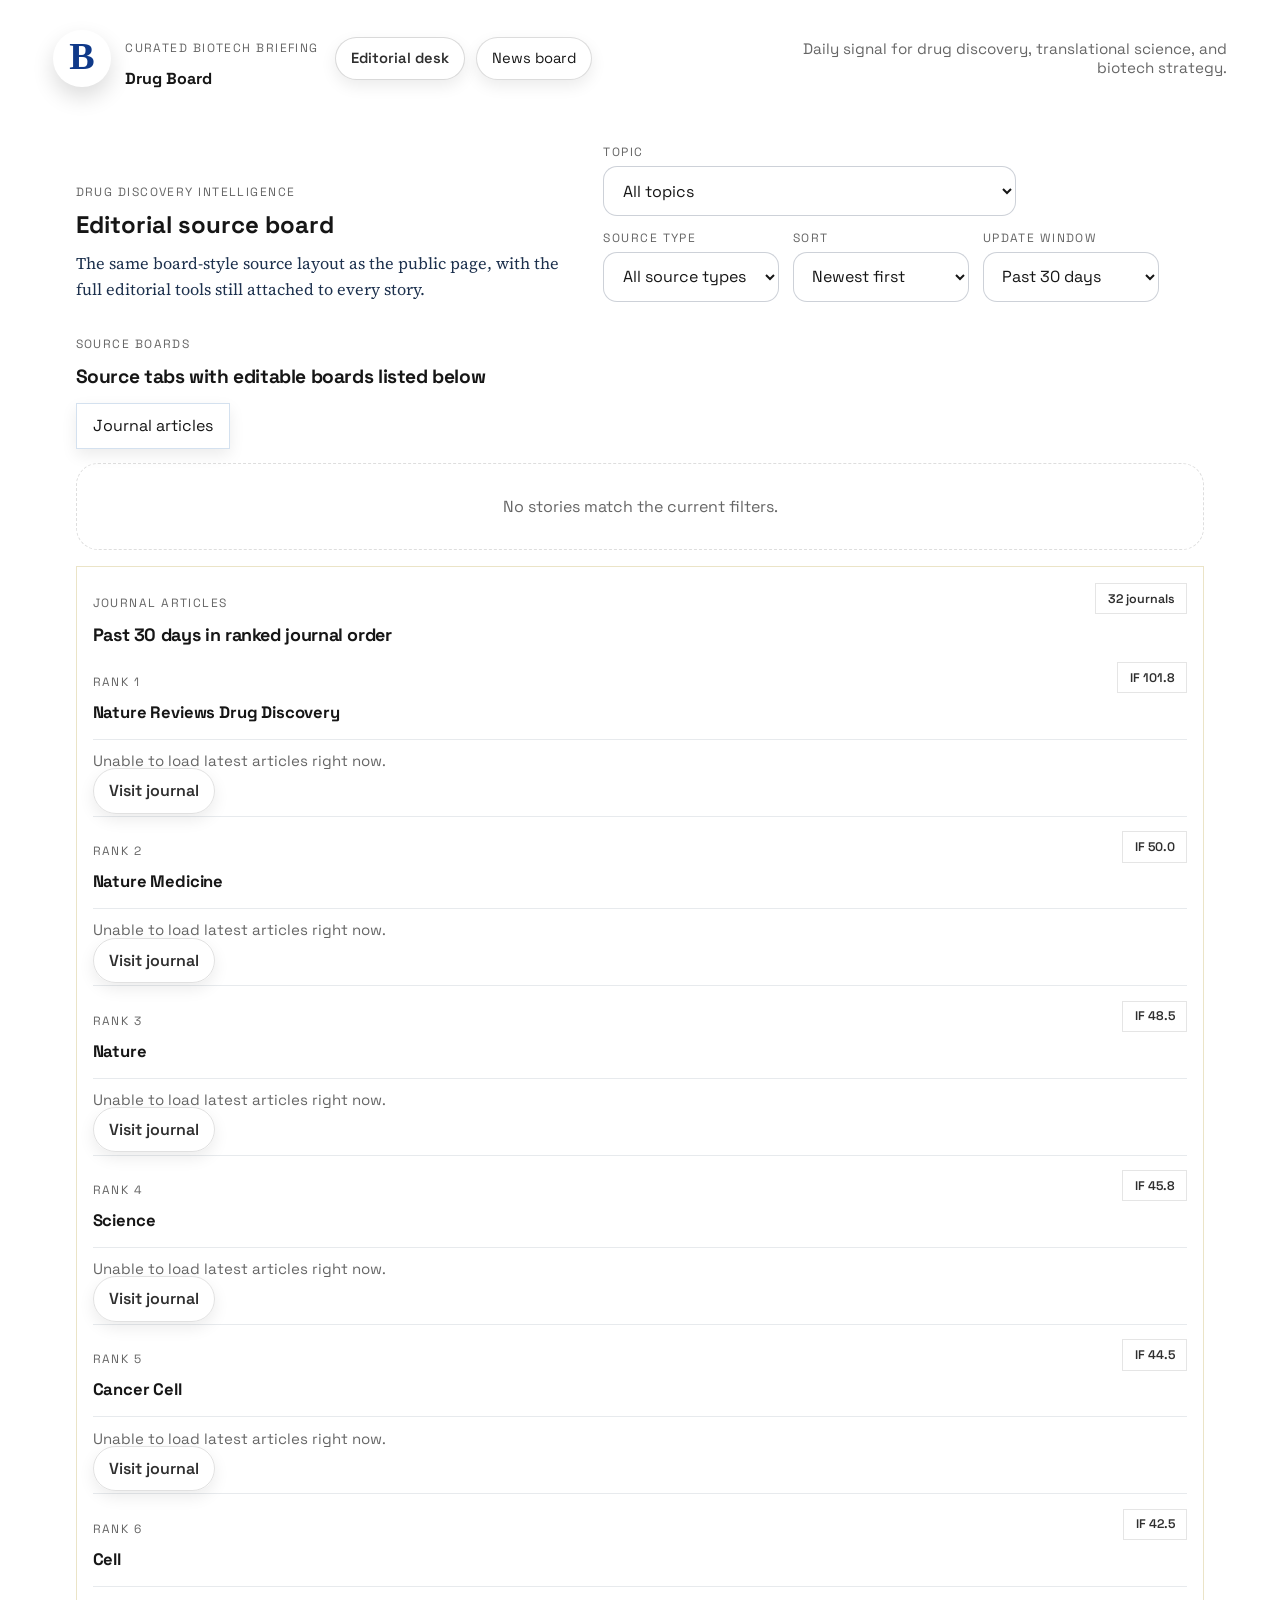
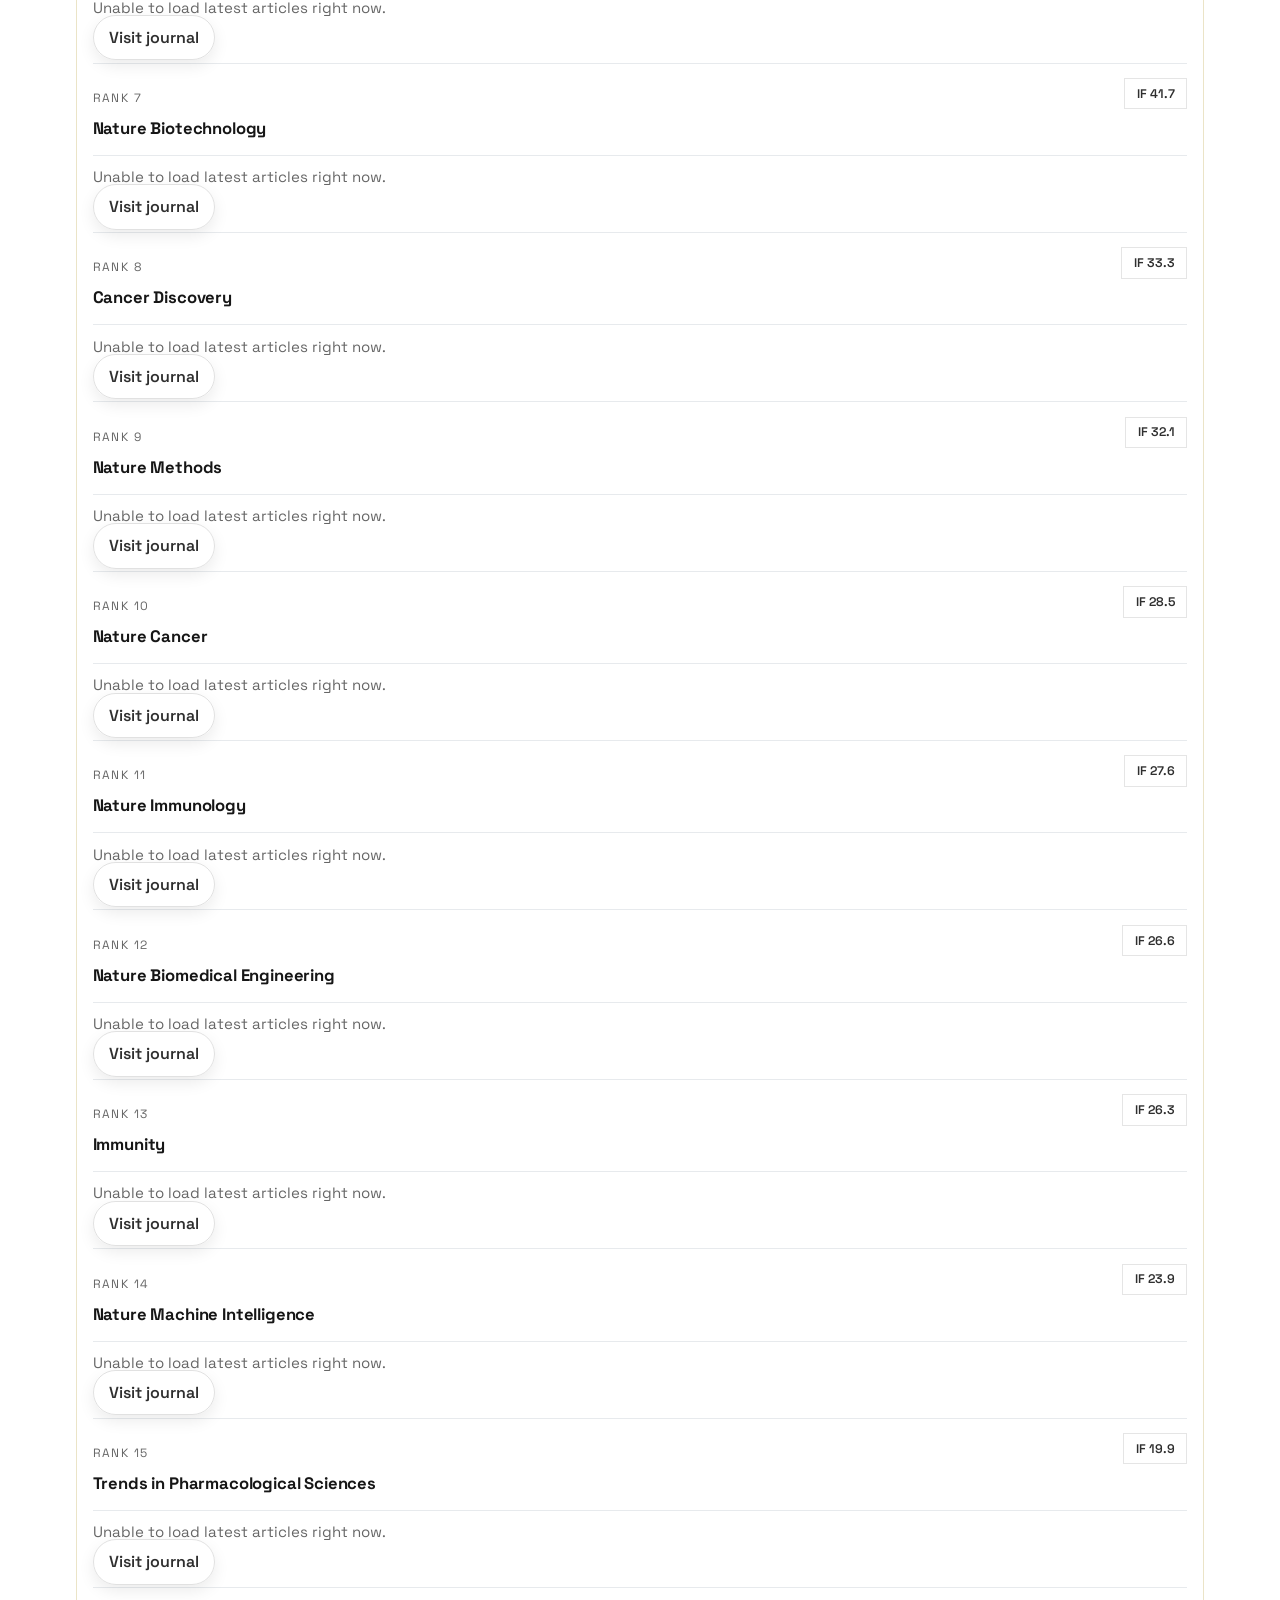
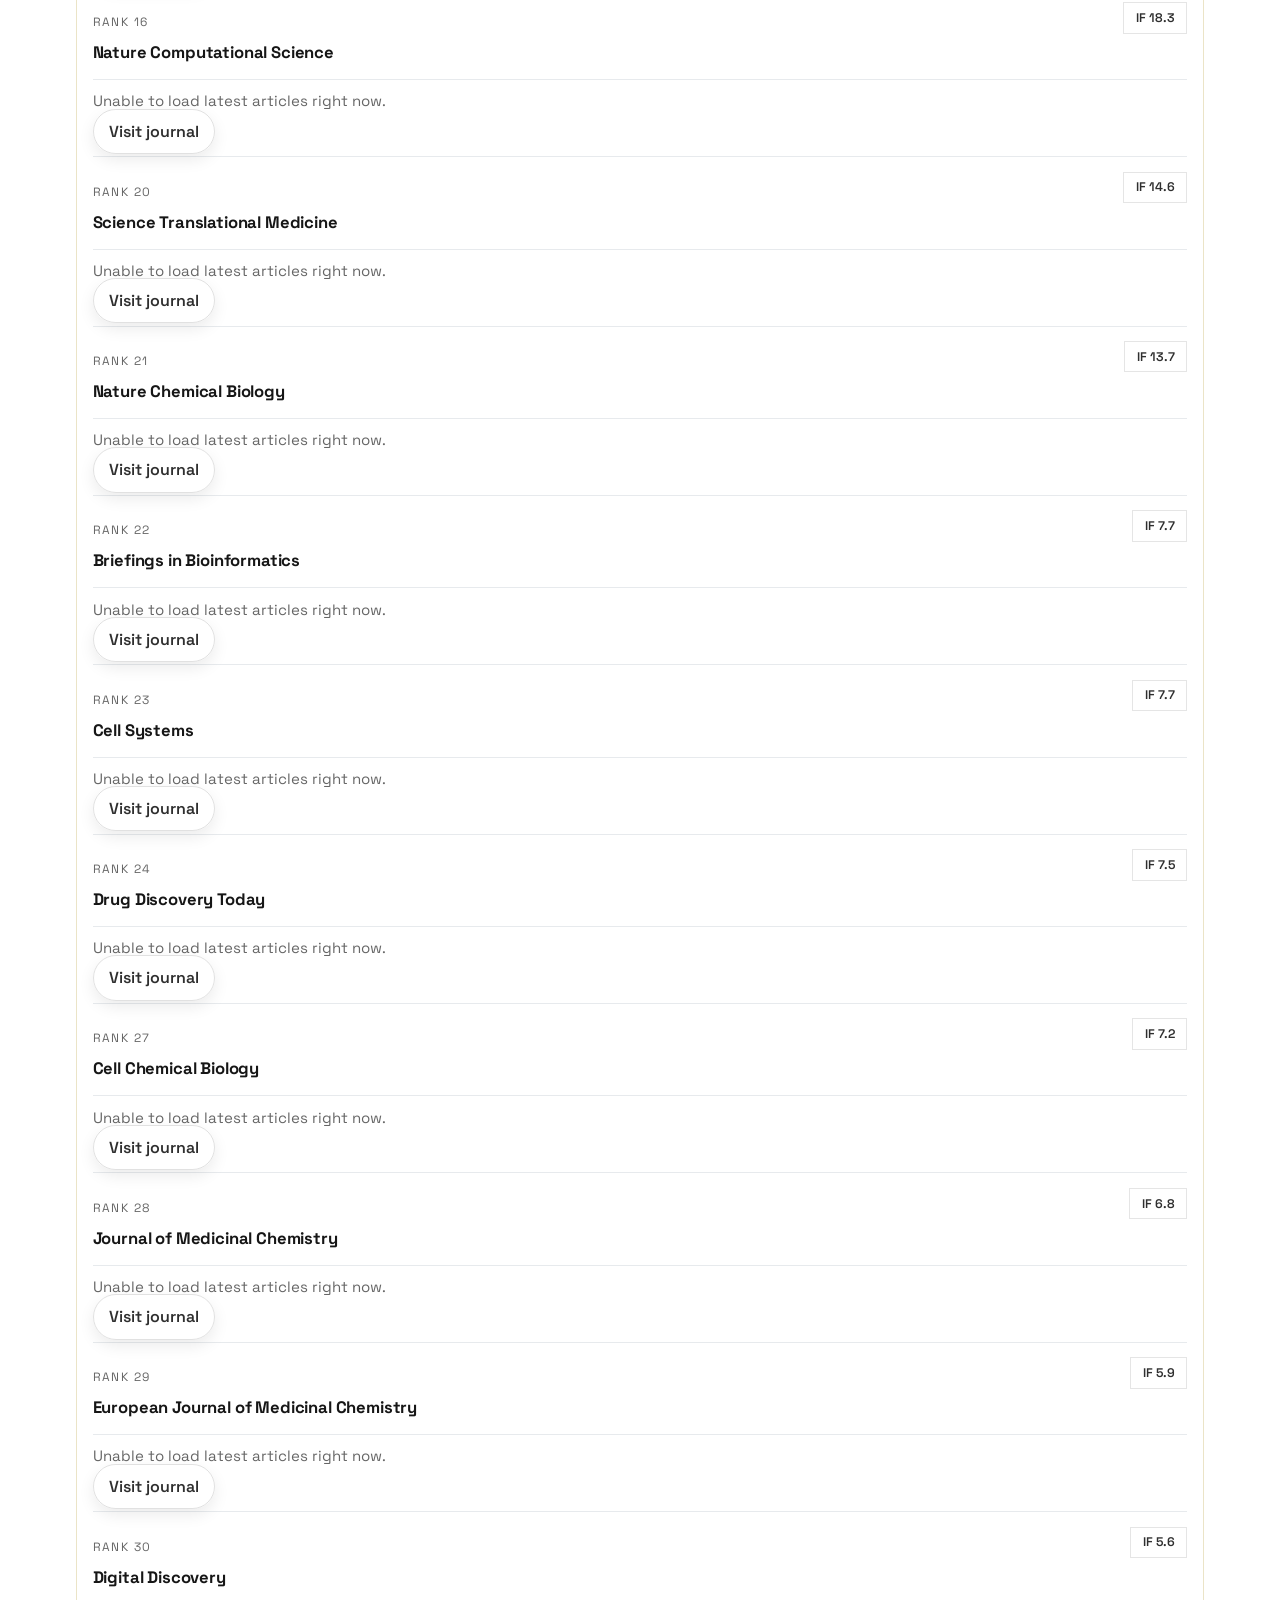
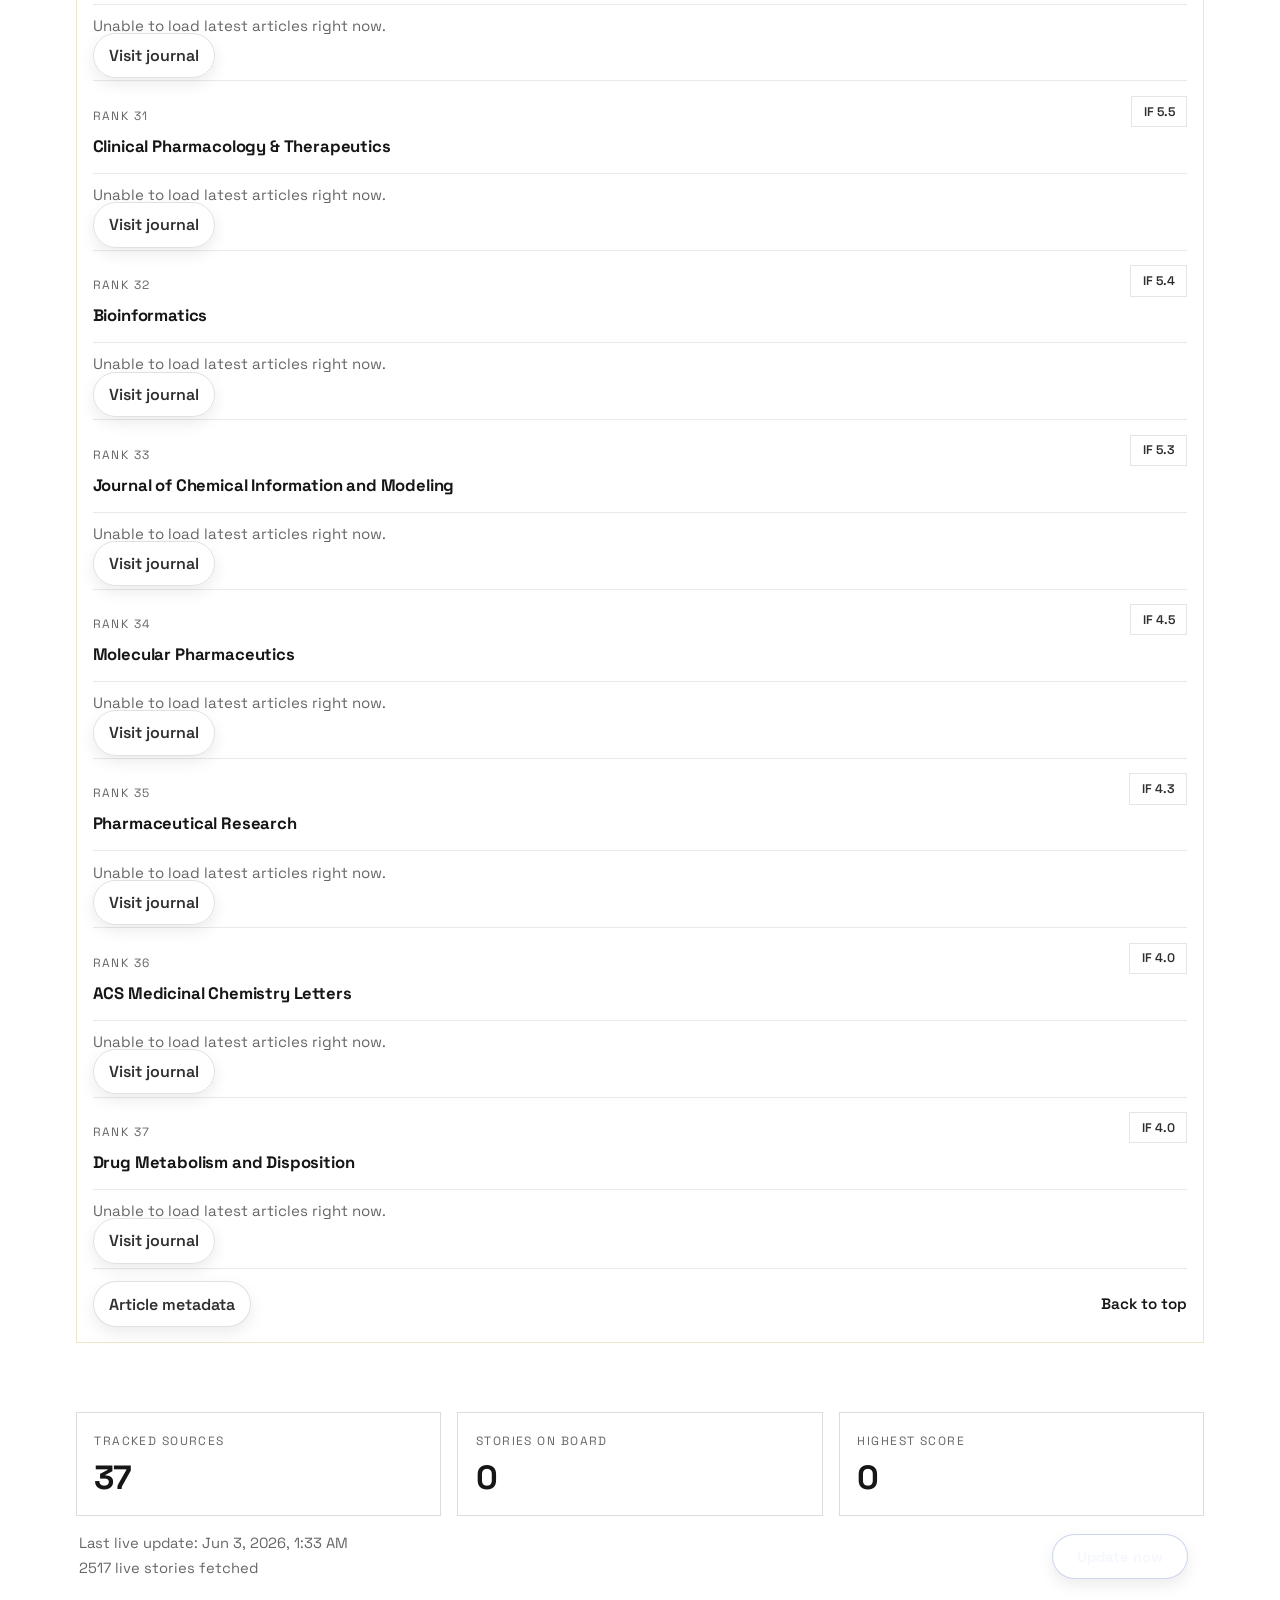
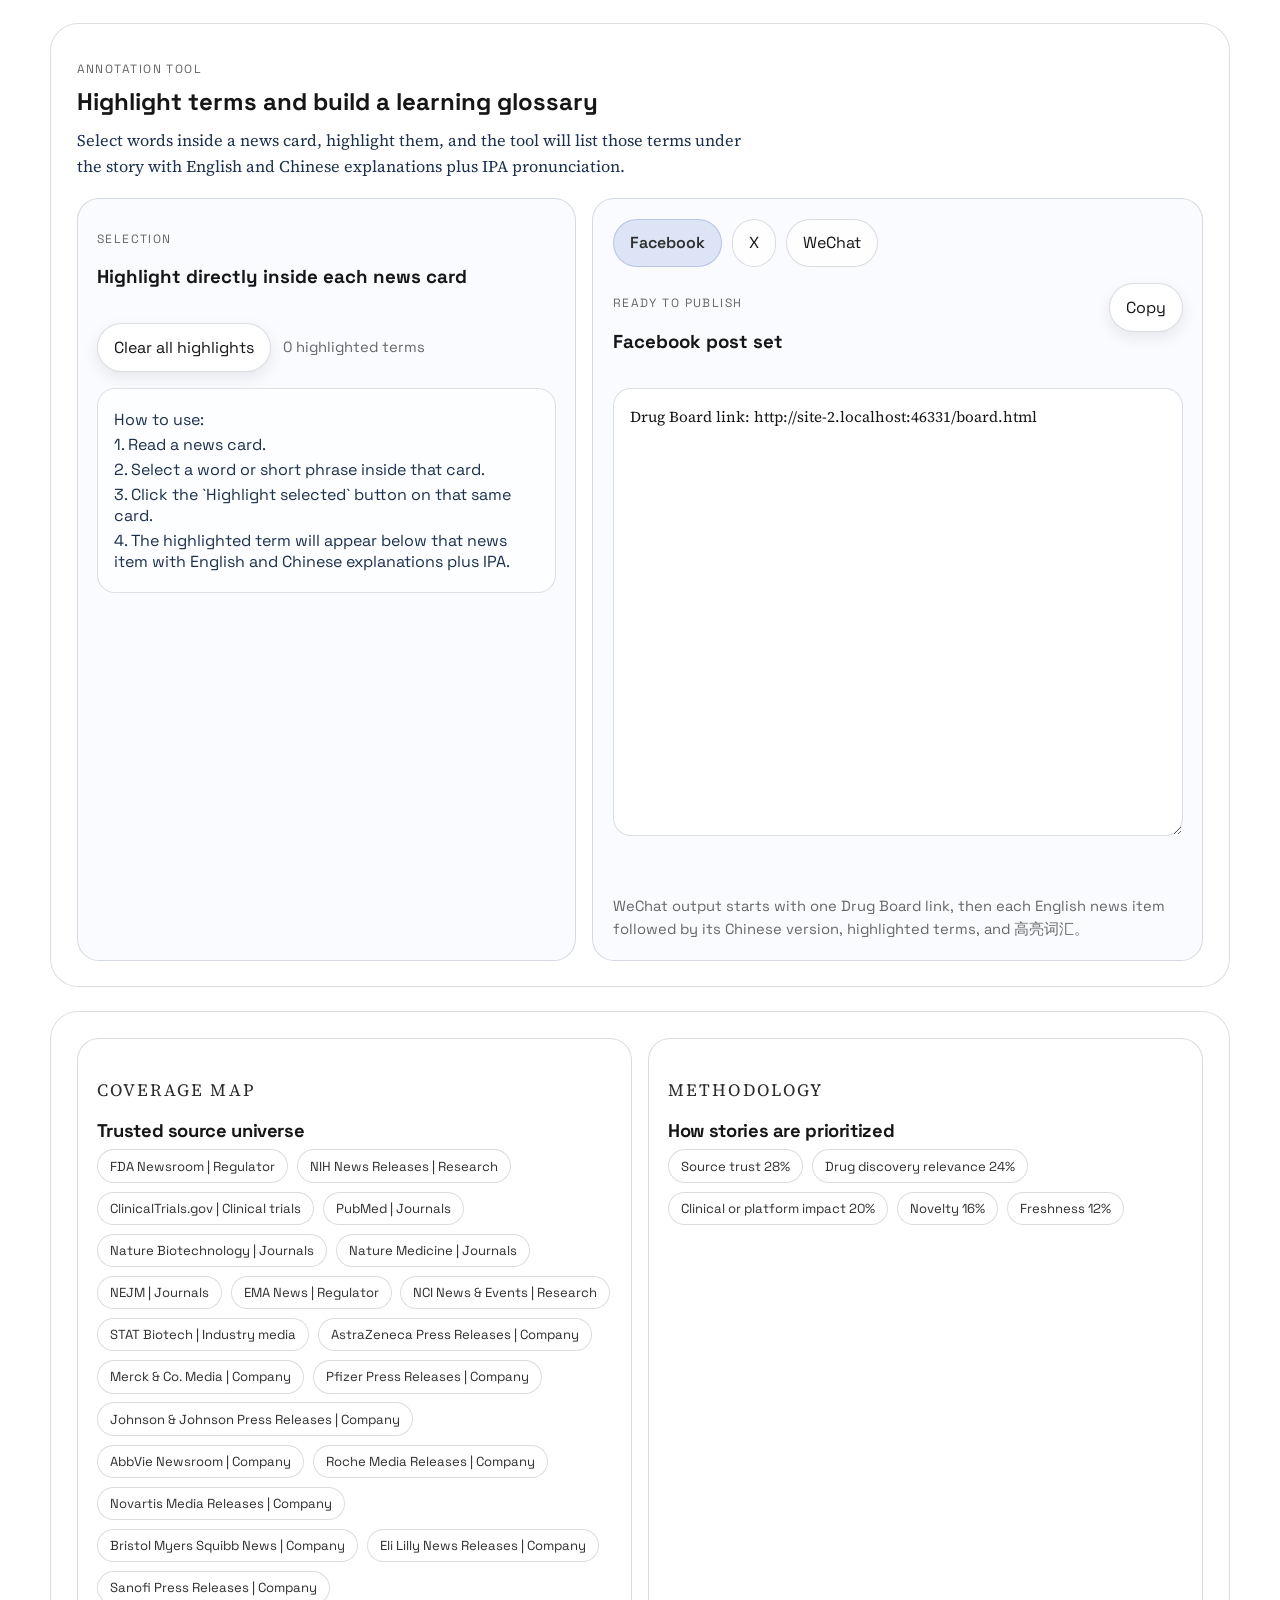
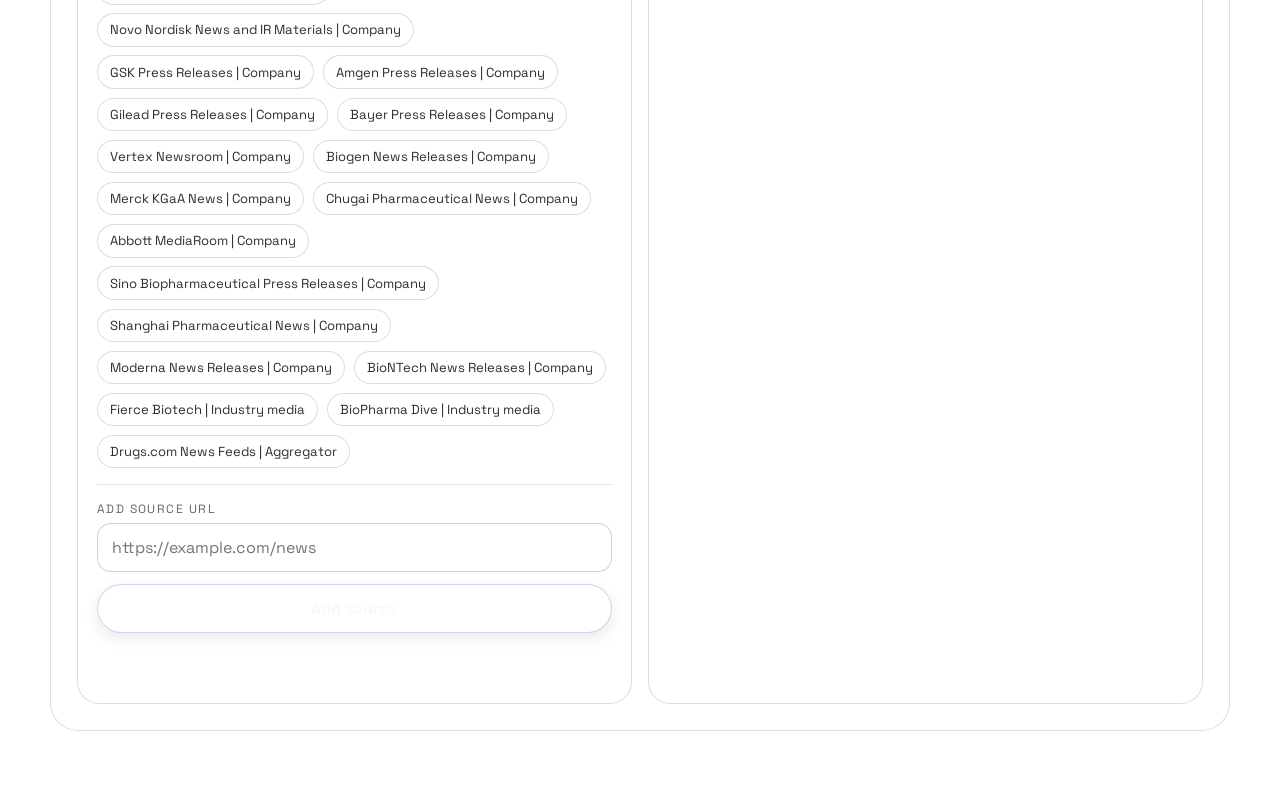
==== commit 4c016f6d: "Update: modified app files and data" ====
--- a/index.html
+++ b/index.html
@@ -275,10 +275,11 @@
       <div class="workspace-source-stories"></div>
       <div class="portal-board-footer">
         <a class="source-link portal-board-link" target="_blank" rel="noreferrer">Visit source</a>
+        <button class="portal-back-top-button" type="button">Back to top</button>
       </div>
     </article>
   </template>
 
-  <script src="app.js?v=20260531-cn-translation-curated" defer></script>
+  <script src="app.js?v=20260603-journal-tab-board" defer></script>
 </body>
 </html>
--- a/styles.css
+++ b/styles.css
@@ -443,6 +443,45 @@
   gap: 0.7rem;
 }
 
+
+.journal-source-panel .portal-window-badge {
+  border-radius: 0;
+  background: rgba(255, 255, 255, 0.62);
+}
+
+.journal-group-list {
+  display: grid;
+  gap: 0.9rem;
+  margin-top: 1rem;
+}
+
+.journal-group {
+  border-top: 1px solid rgba(28, 48, 77, 0.1);
+  padding-top: 0.9rem;
+}
+
+.journal-group:first-child {
+  border-top: 0;
+  padding-top: 0;
+}
+
+.journal-group-head h4 {
+  margin: 0.15rem 0 0;
+  font-size: 1.04rem;
+  letter-spacing: -0.01em;
+}
+
+.journal-group-footer {
+  margin-top: 0.65rem;
+}
+
+.journal-story-status {
+  border-top: 1px solid rgba(28, 48, 77, 0.1);
+  color: var(--muted);
+  font-size: 0.94rem;
+  list-style: none;
+  padding-top: 0.7rem;
+}
 .workspace-tab-panels {
   display: grid;
   gap: 1rem;
@@ -514,7 +553,23 @@
   padding-top: 0.8rem;
   border-top: 1px solid rgba(28, 48, 77, 0.1);
   display: flex;
-  justify-content: flex-start;
+  align-items: center;
+  justify-content: space-between;
+  gap: 1rem;
+}
+
+.portal-back-top-button {
+  appearance: none;
+  border: 0;
+  background: transparent;
+  color: var(--ink);
+  cursor: pointer;
+  font: 600 0.95rem/1 "Space Grotesk", sans-serif;
+  padding: 0;
+}
+
+.portal-back-top-button:hover {
+  text-decoration: underline;
 }
 
 .strategy-grid article,
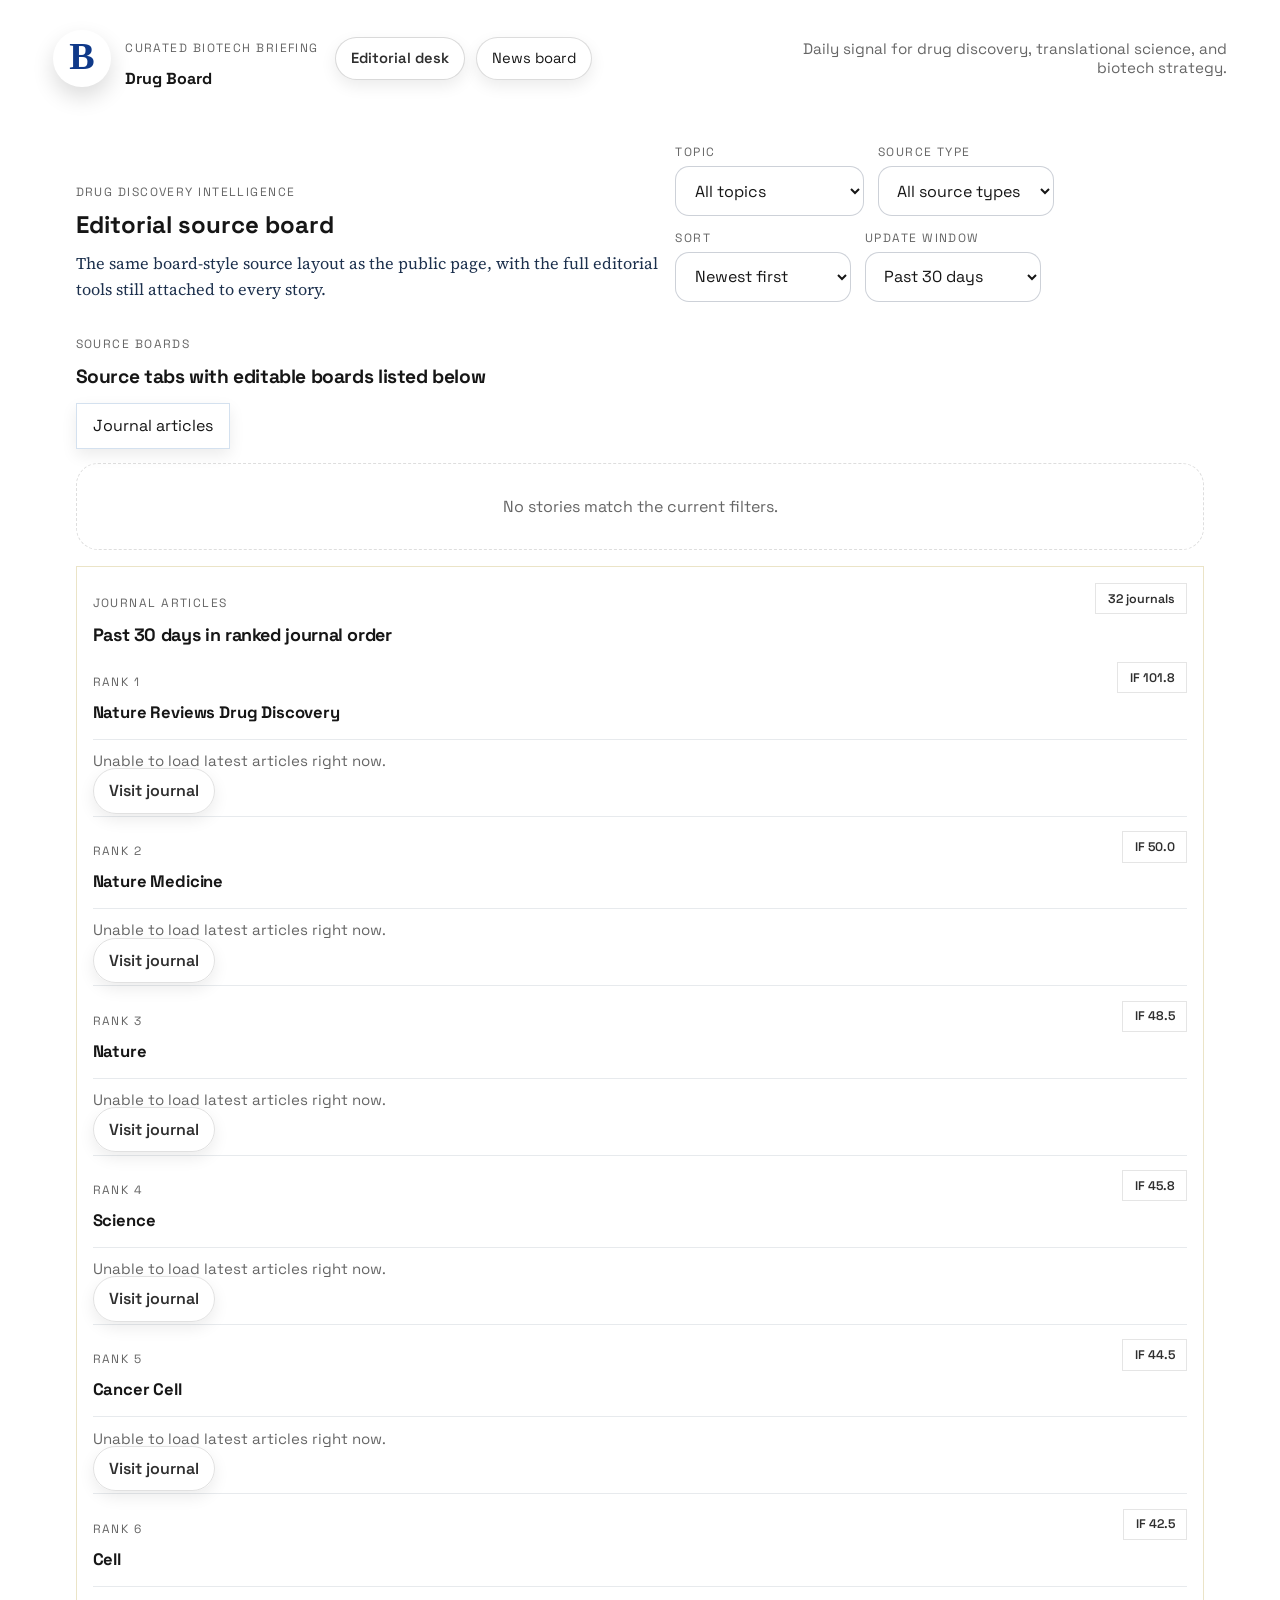
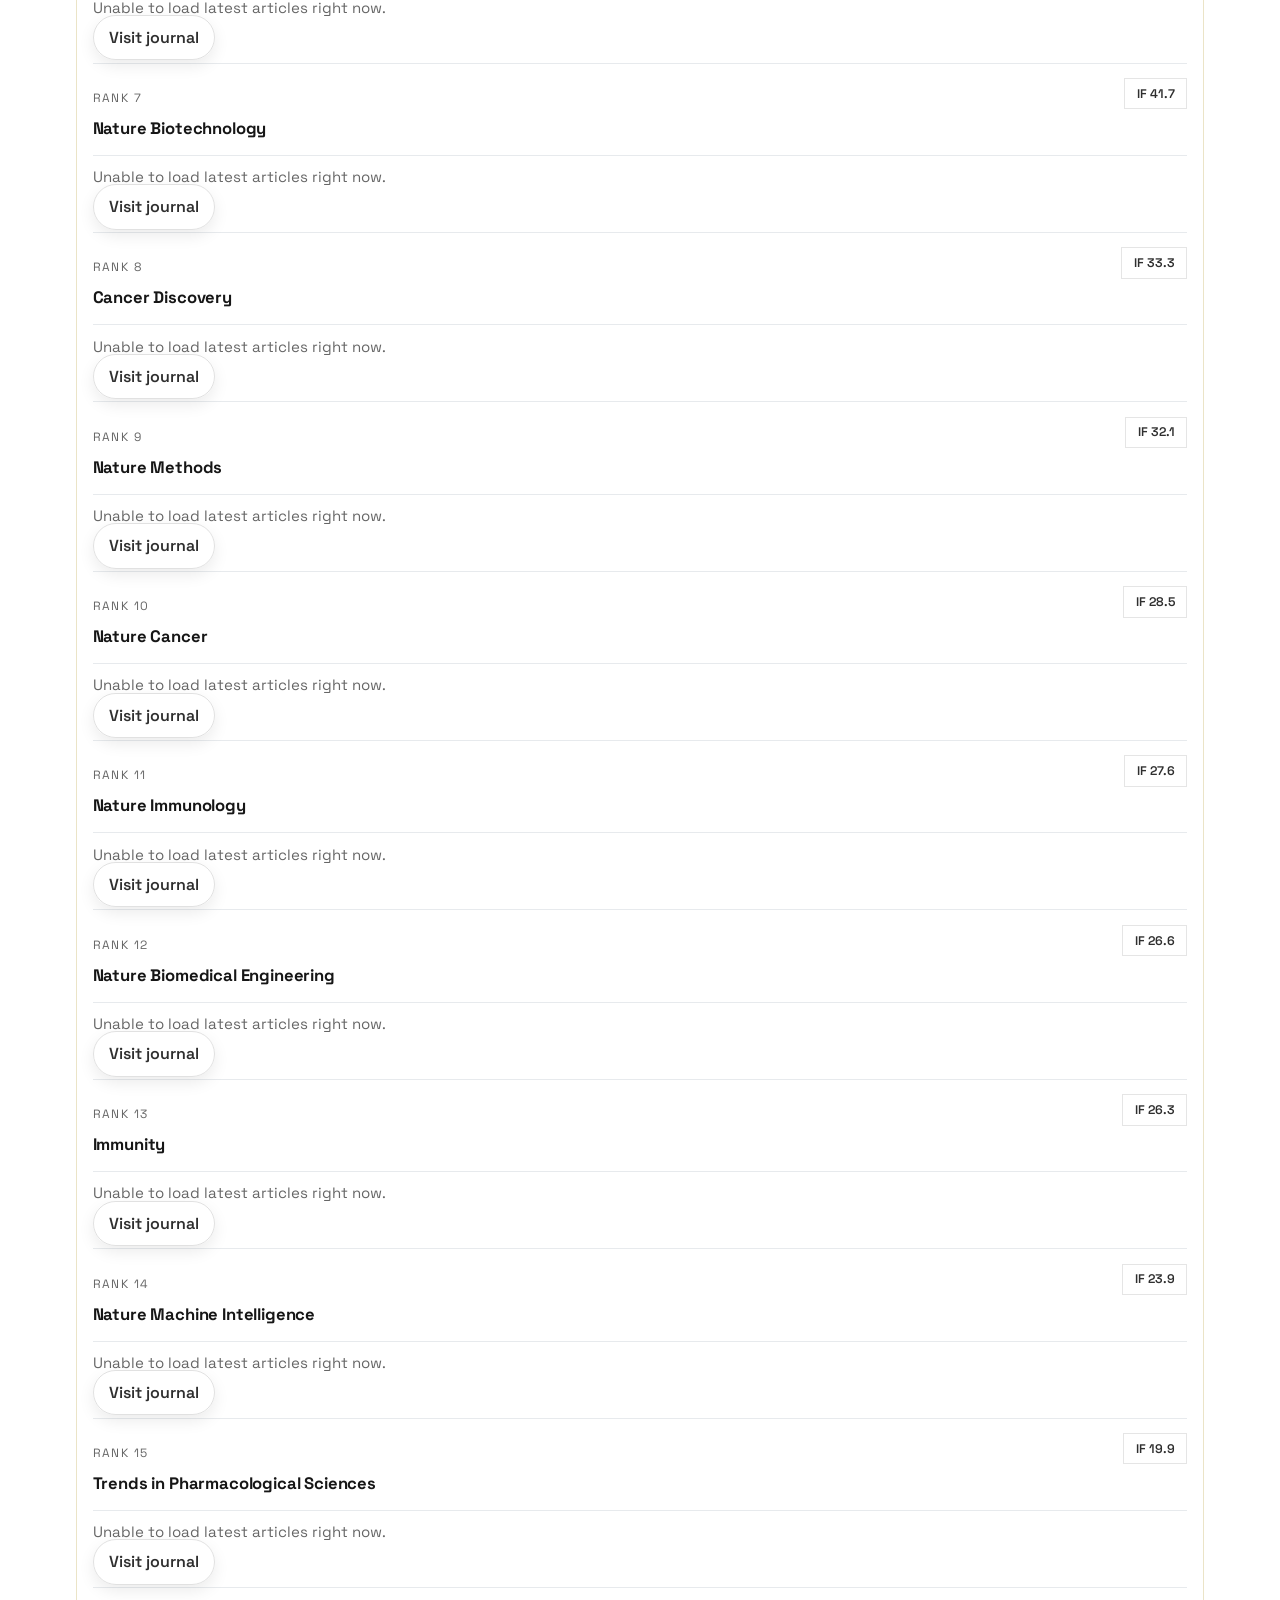
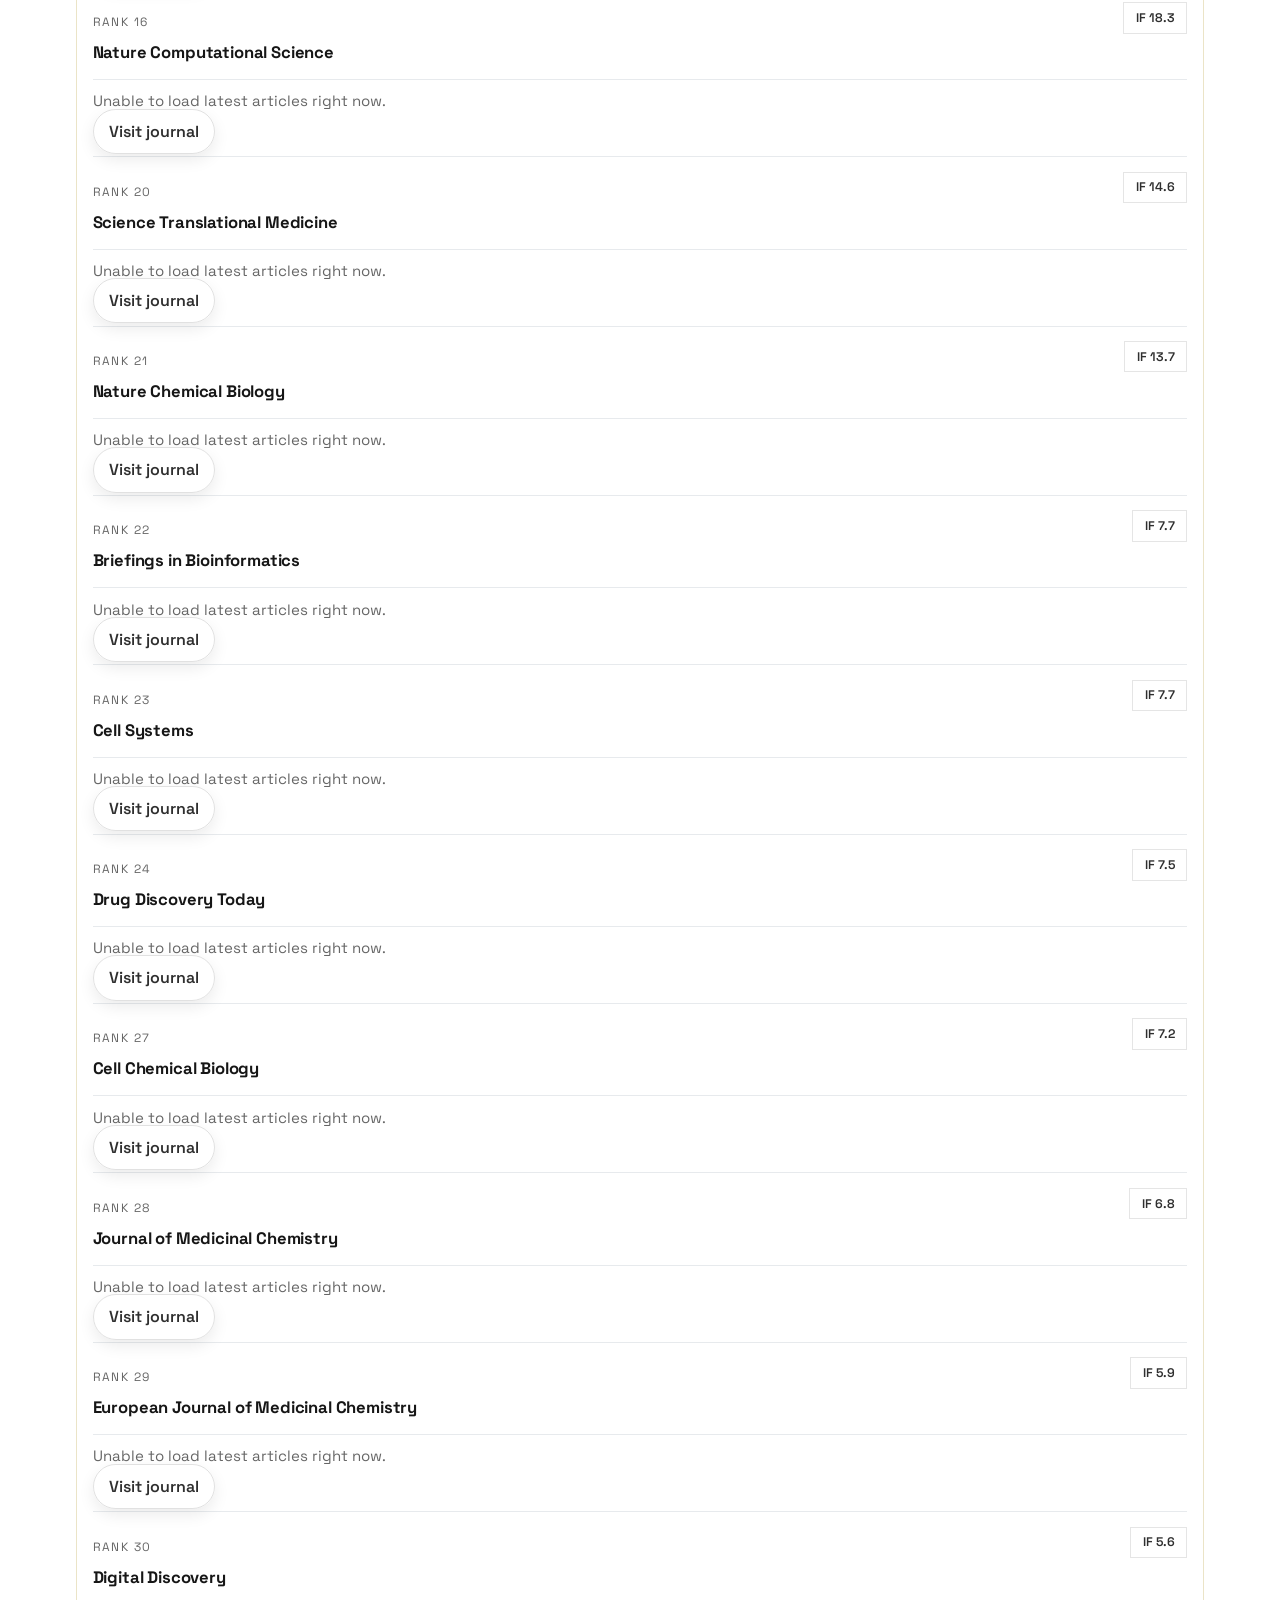
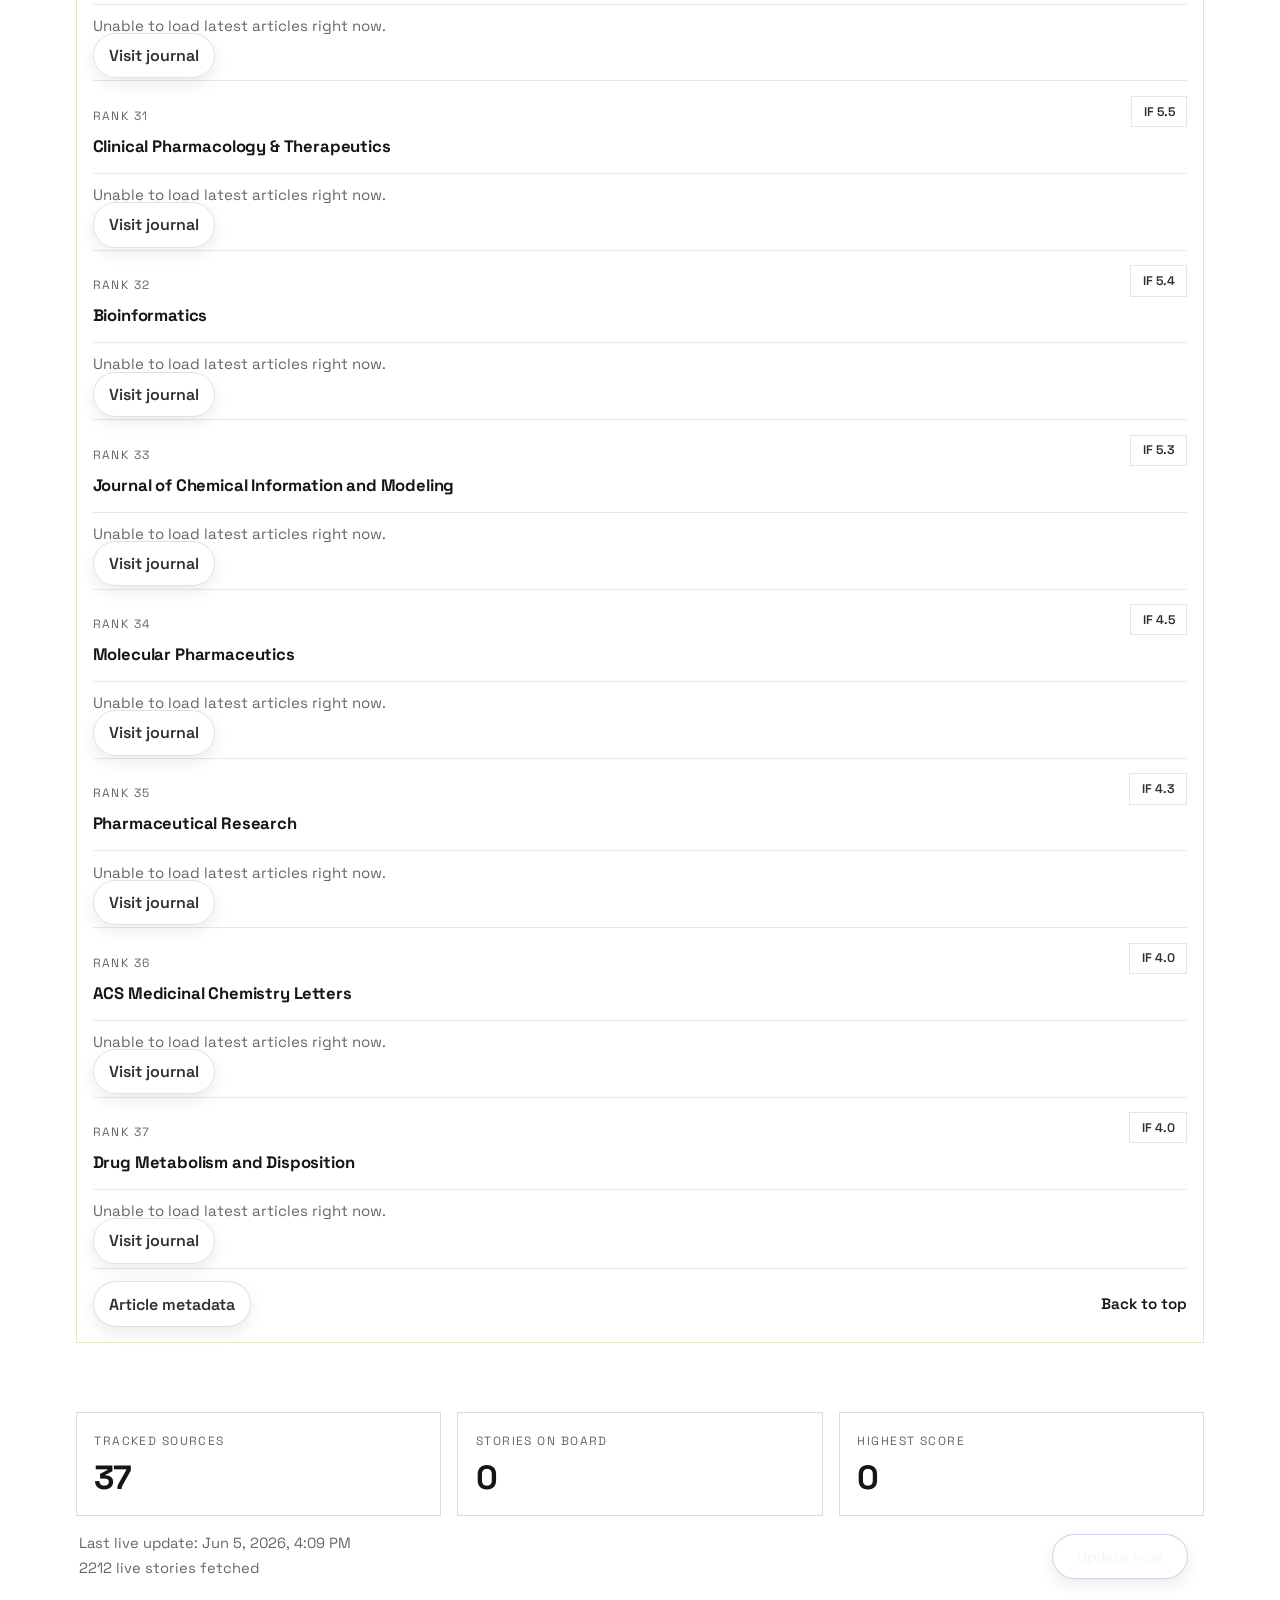
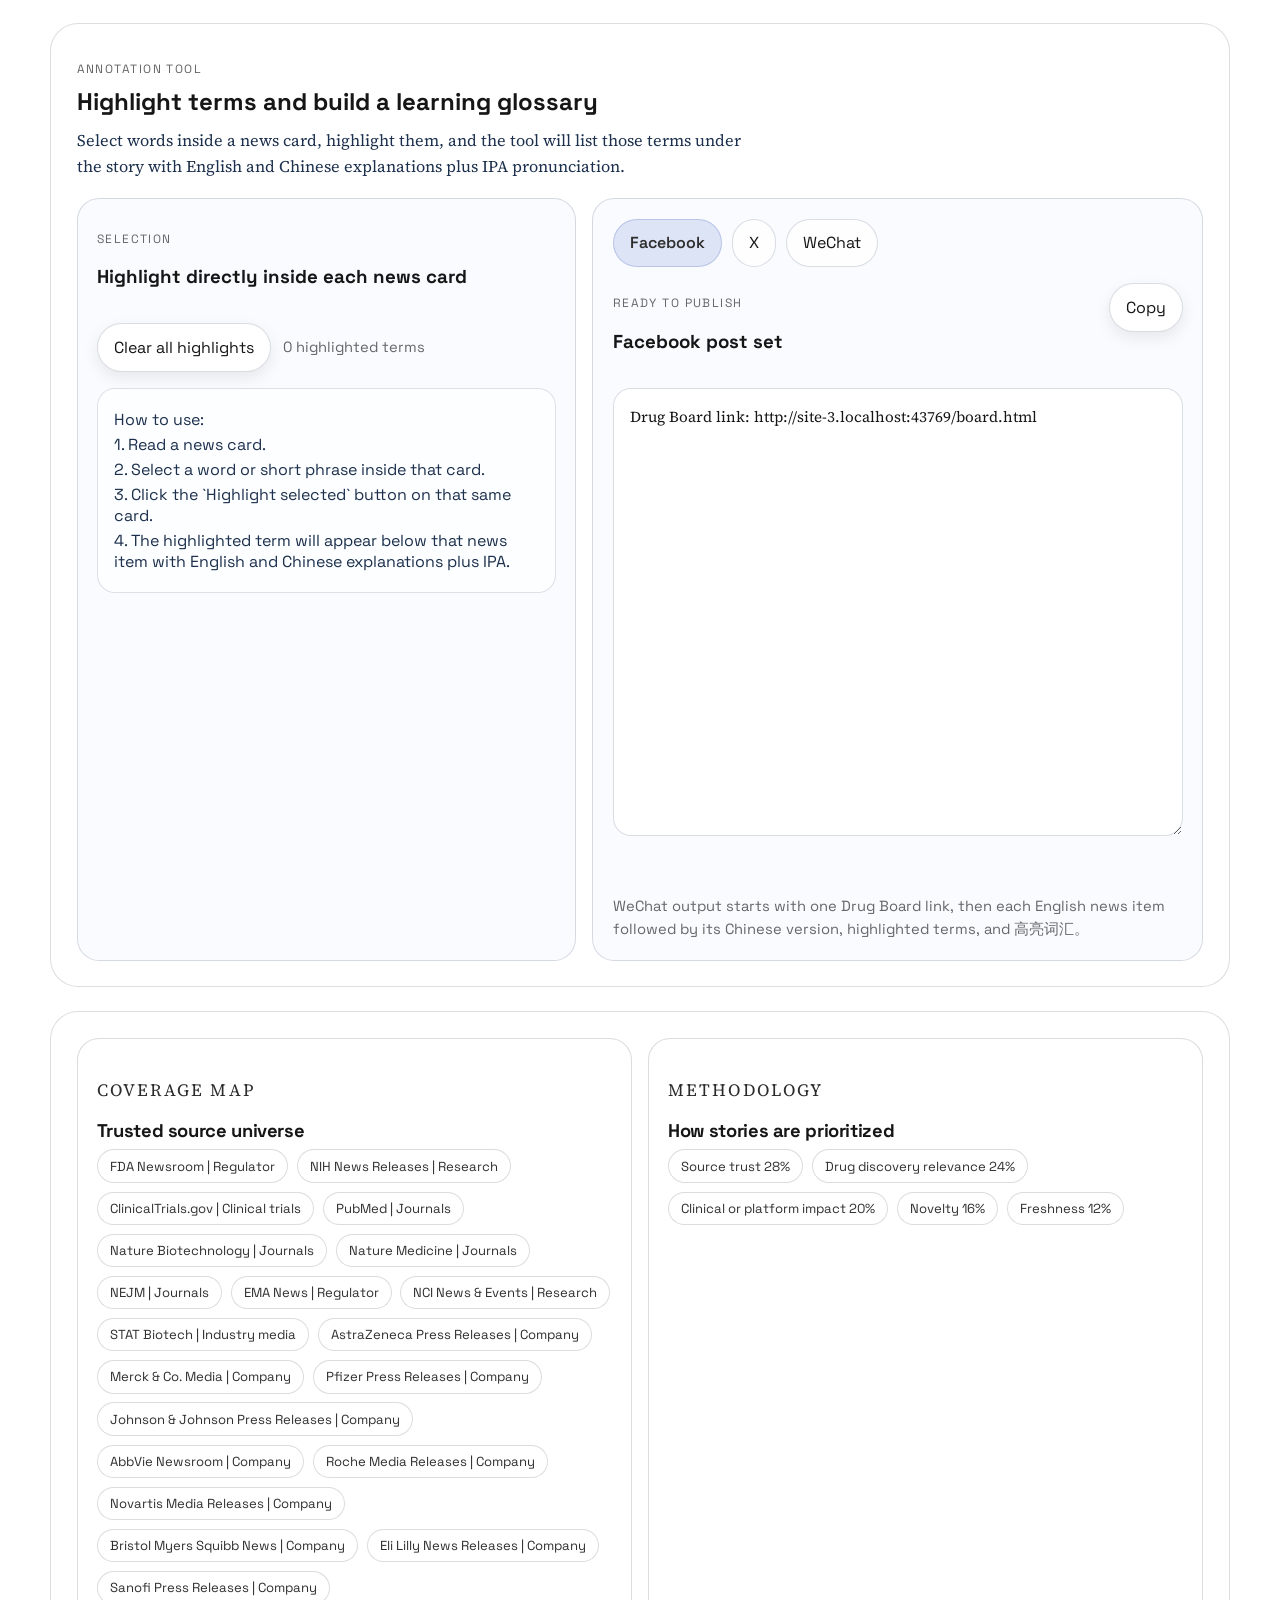
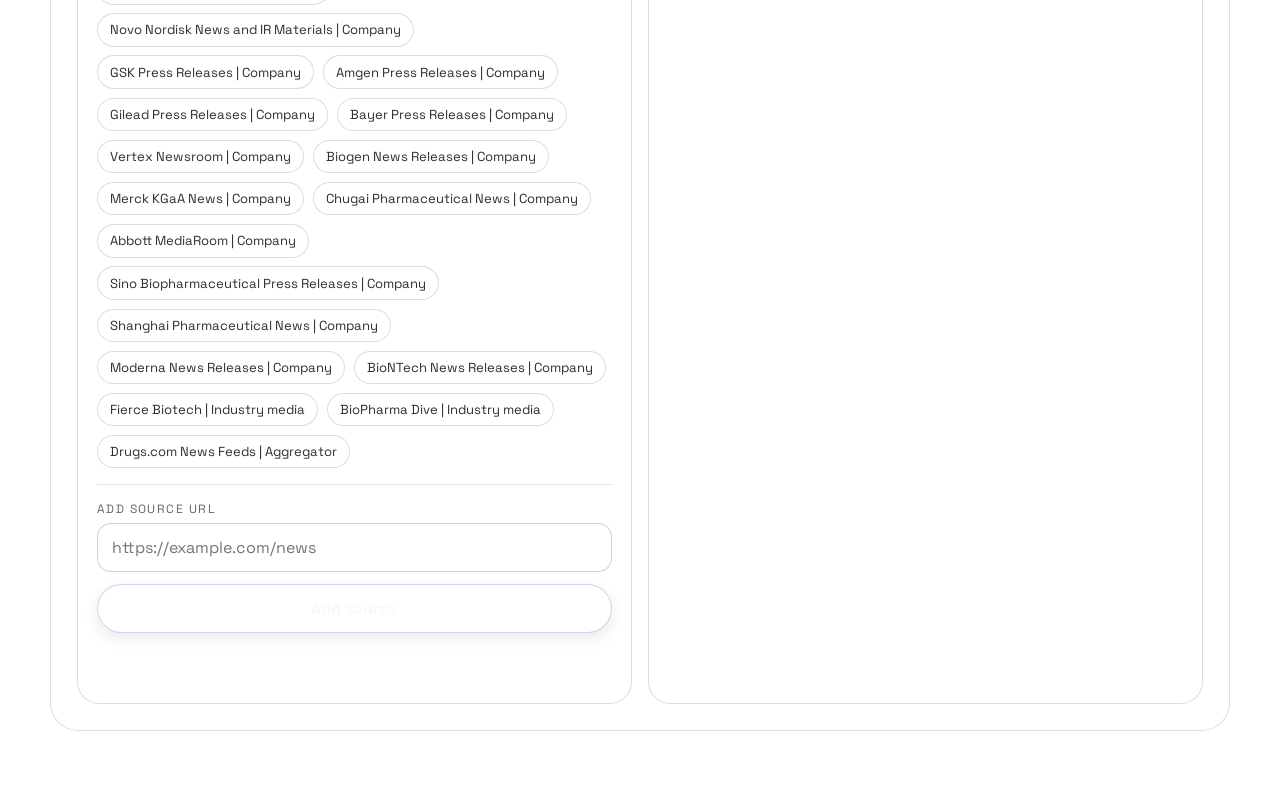
==== commit e73322f5: "Keep FDA and NIH tabs visible" ====
--- a/index.html
+++ b/index.html
@@ -280,6 +280,6 @@
     </article>
   </template>
 
-  <script src="app.js?v=20260603-journal-tab-board" defer></script>
+  <script src="app.js?v=20260606-permanent-fda-nih-tabs" defer></script>
 </body>
 </html>
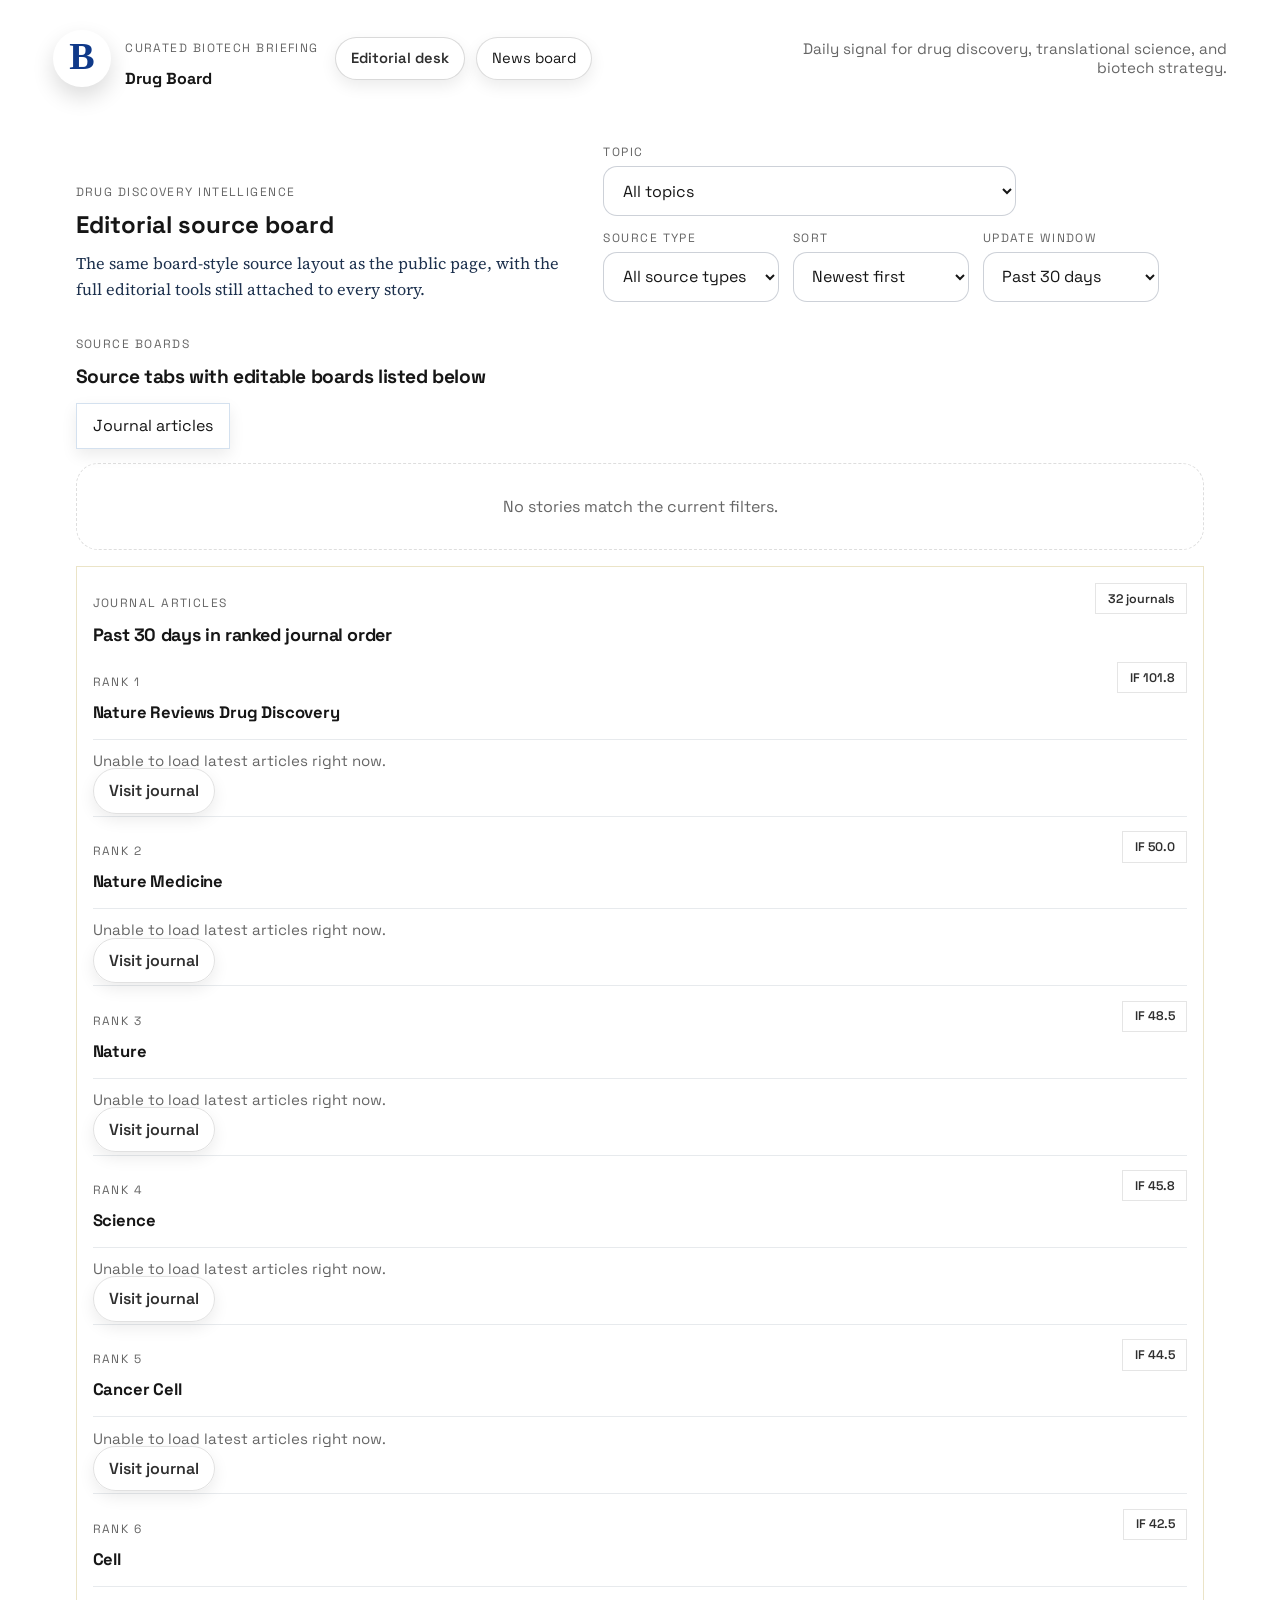
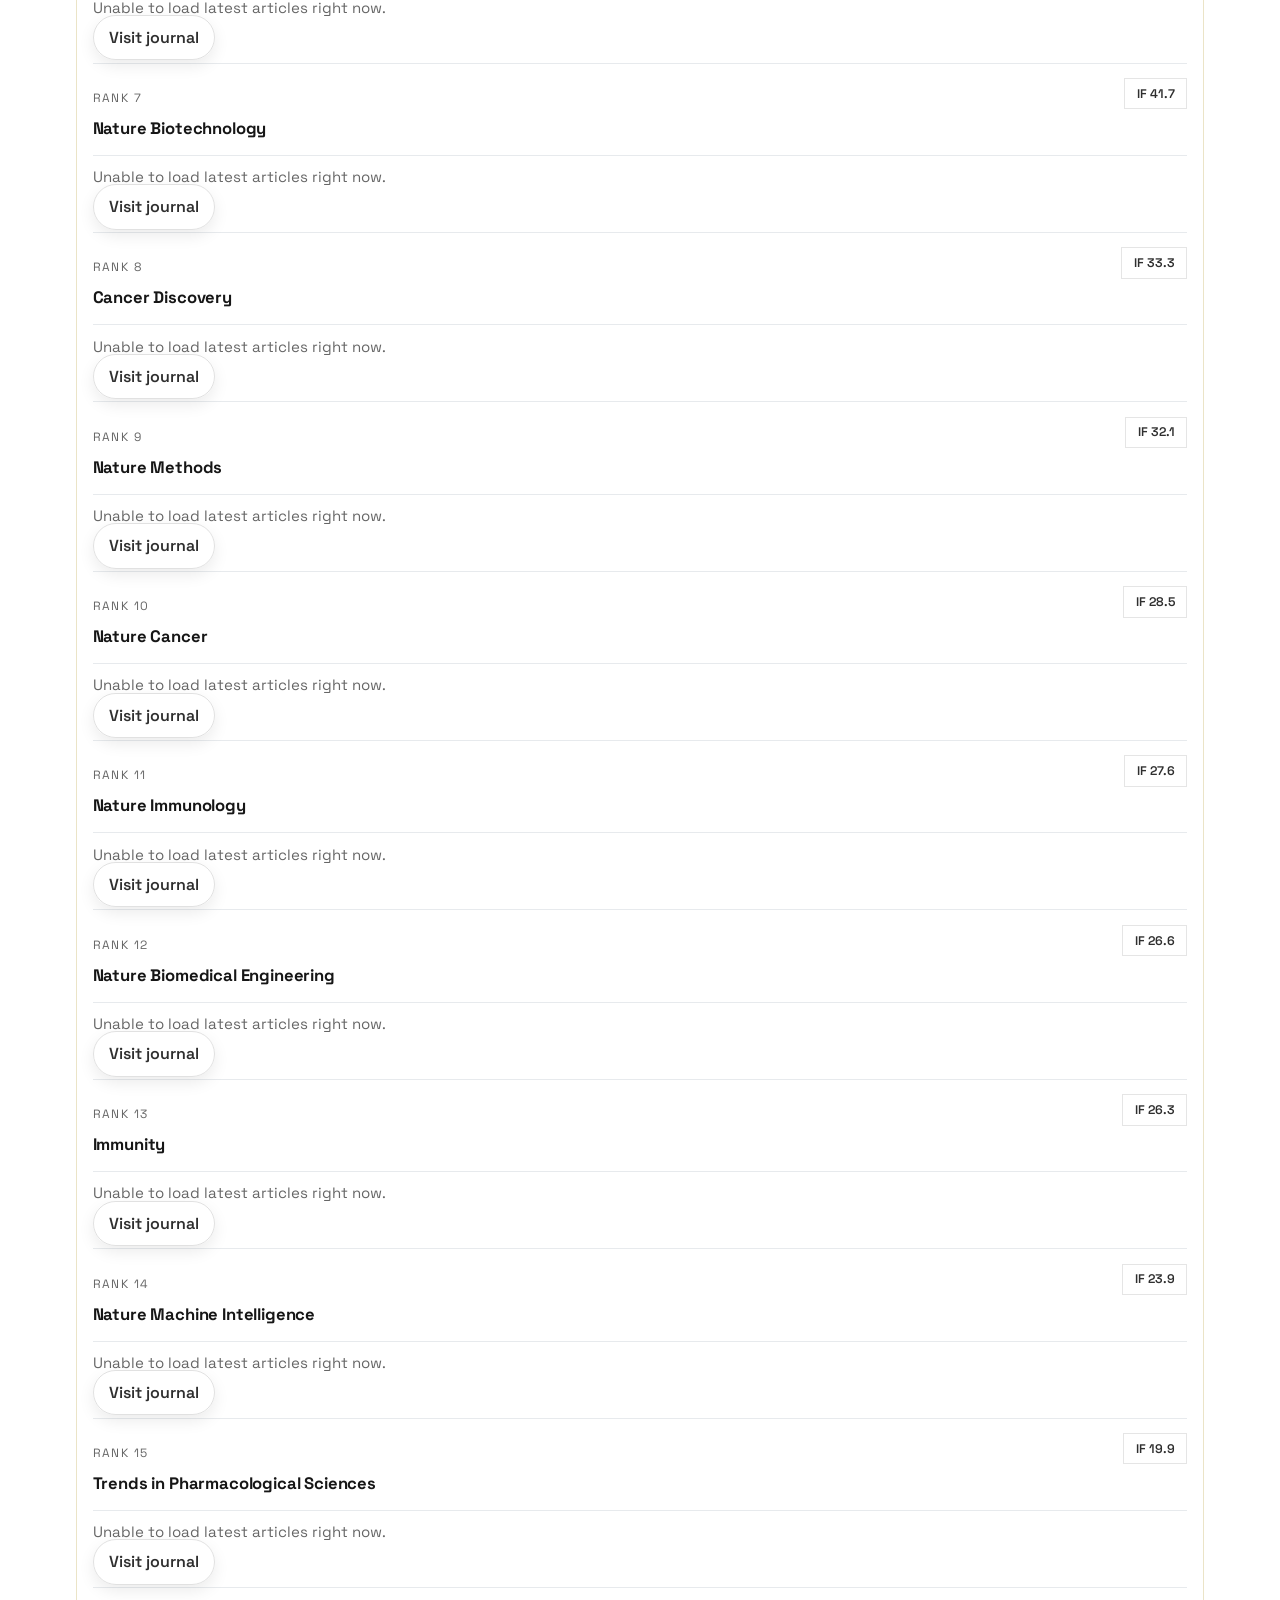
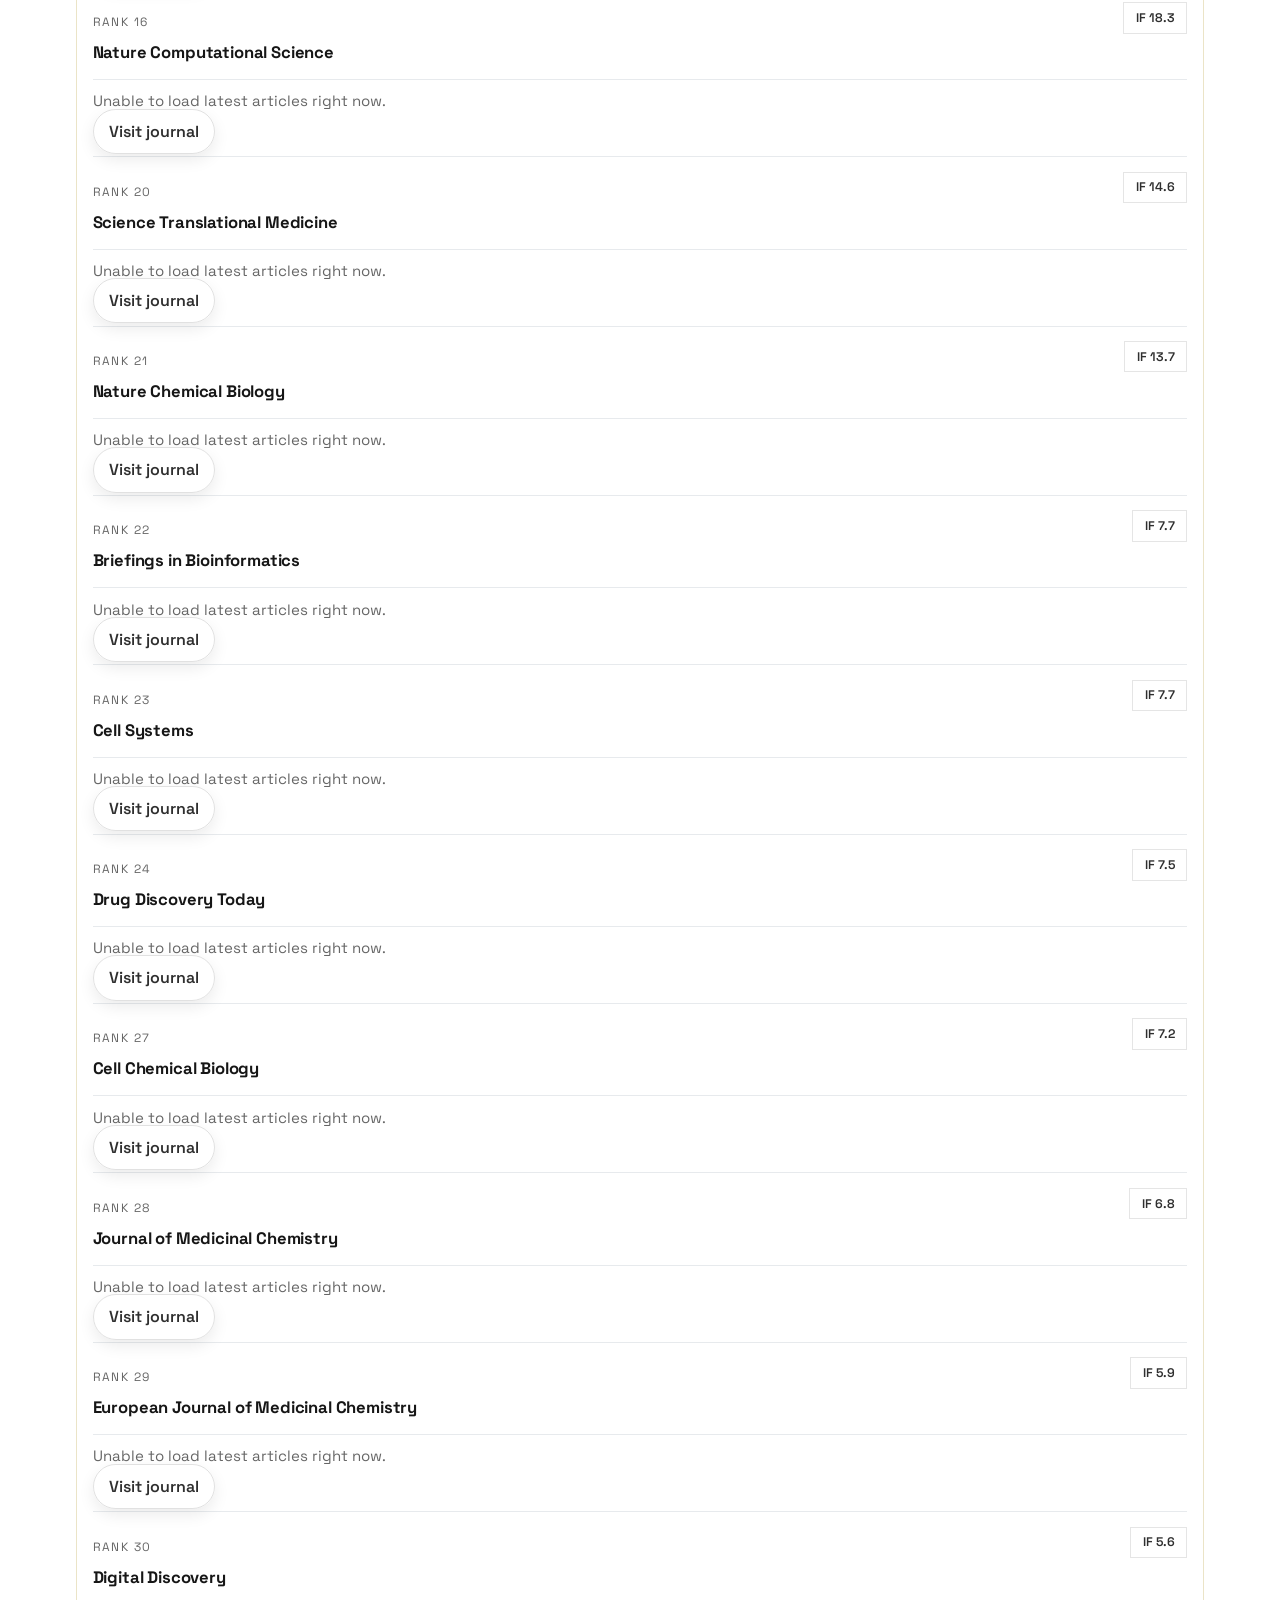
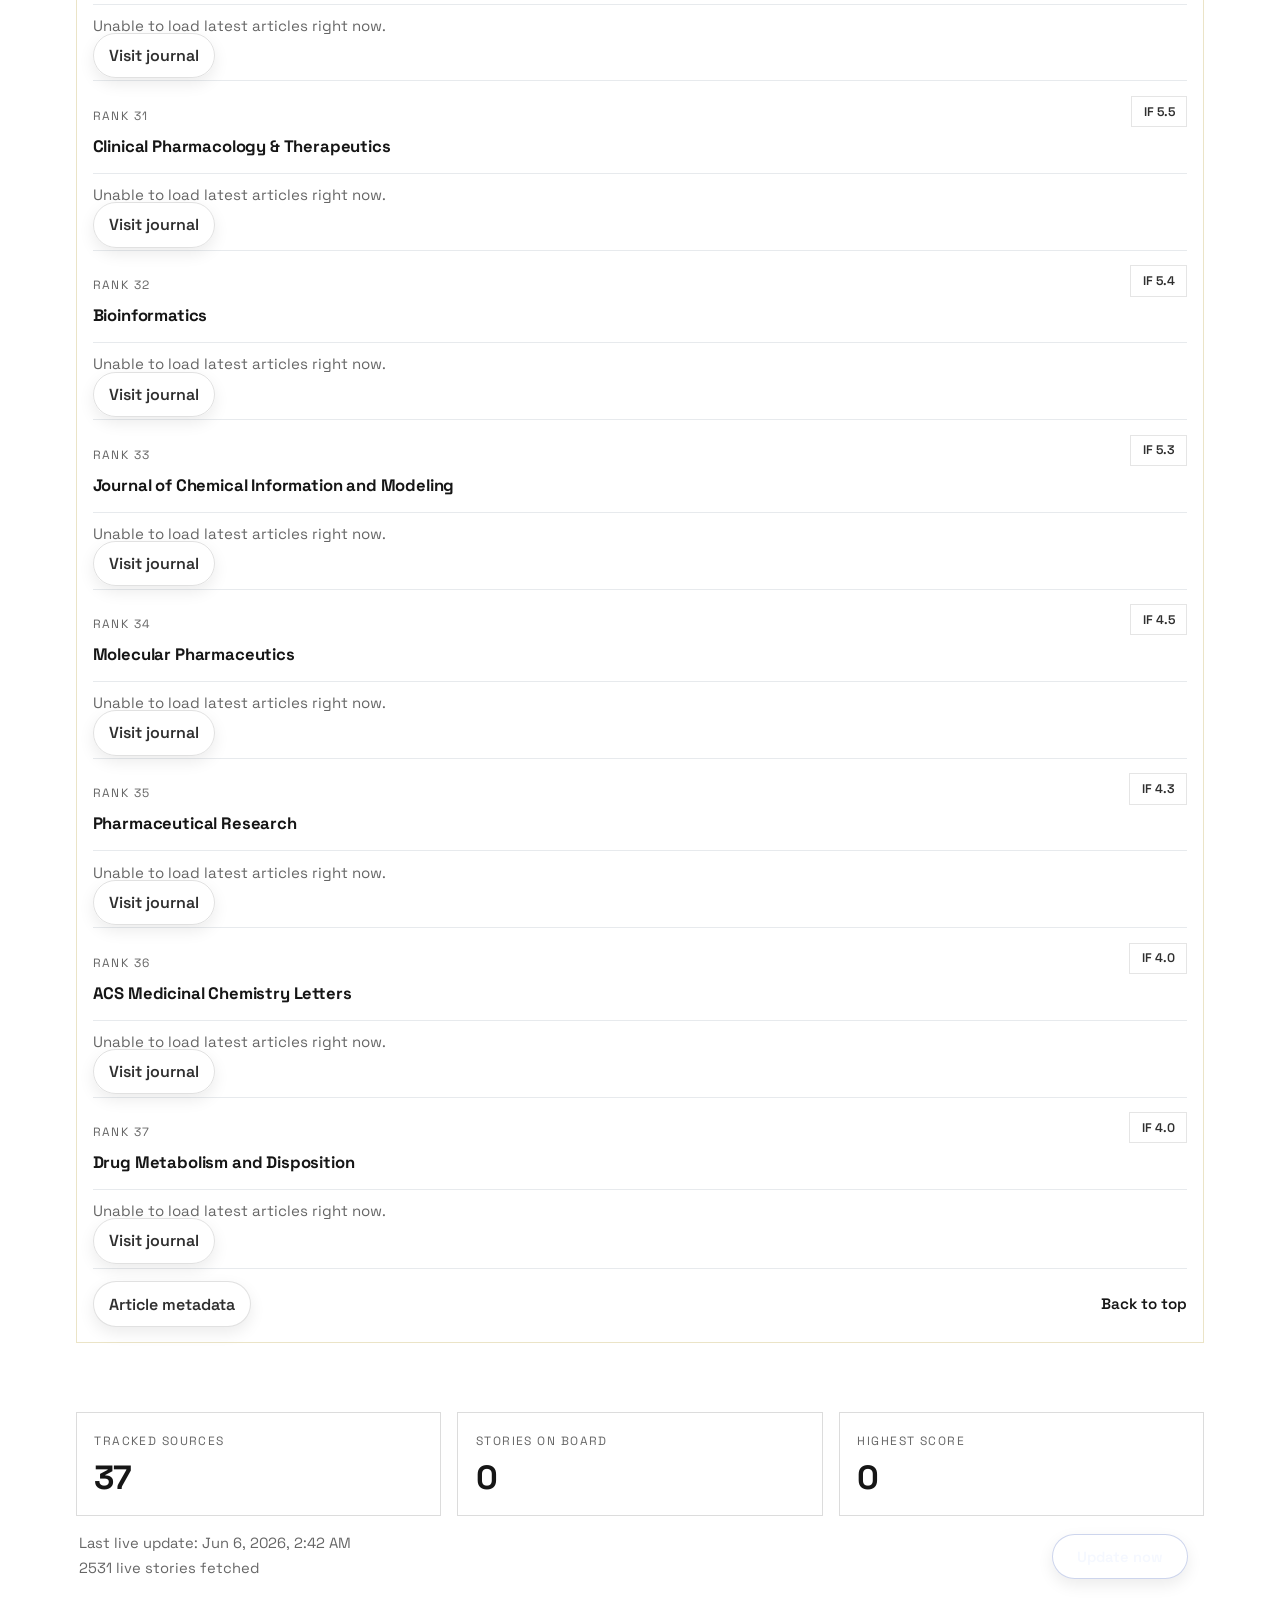
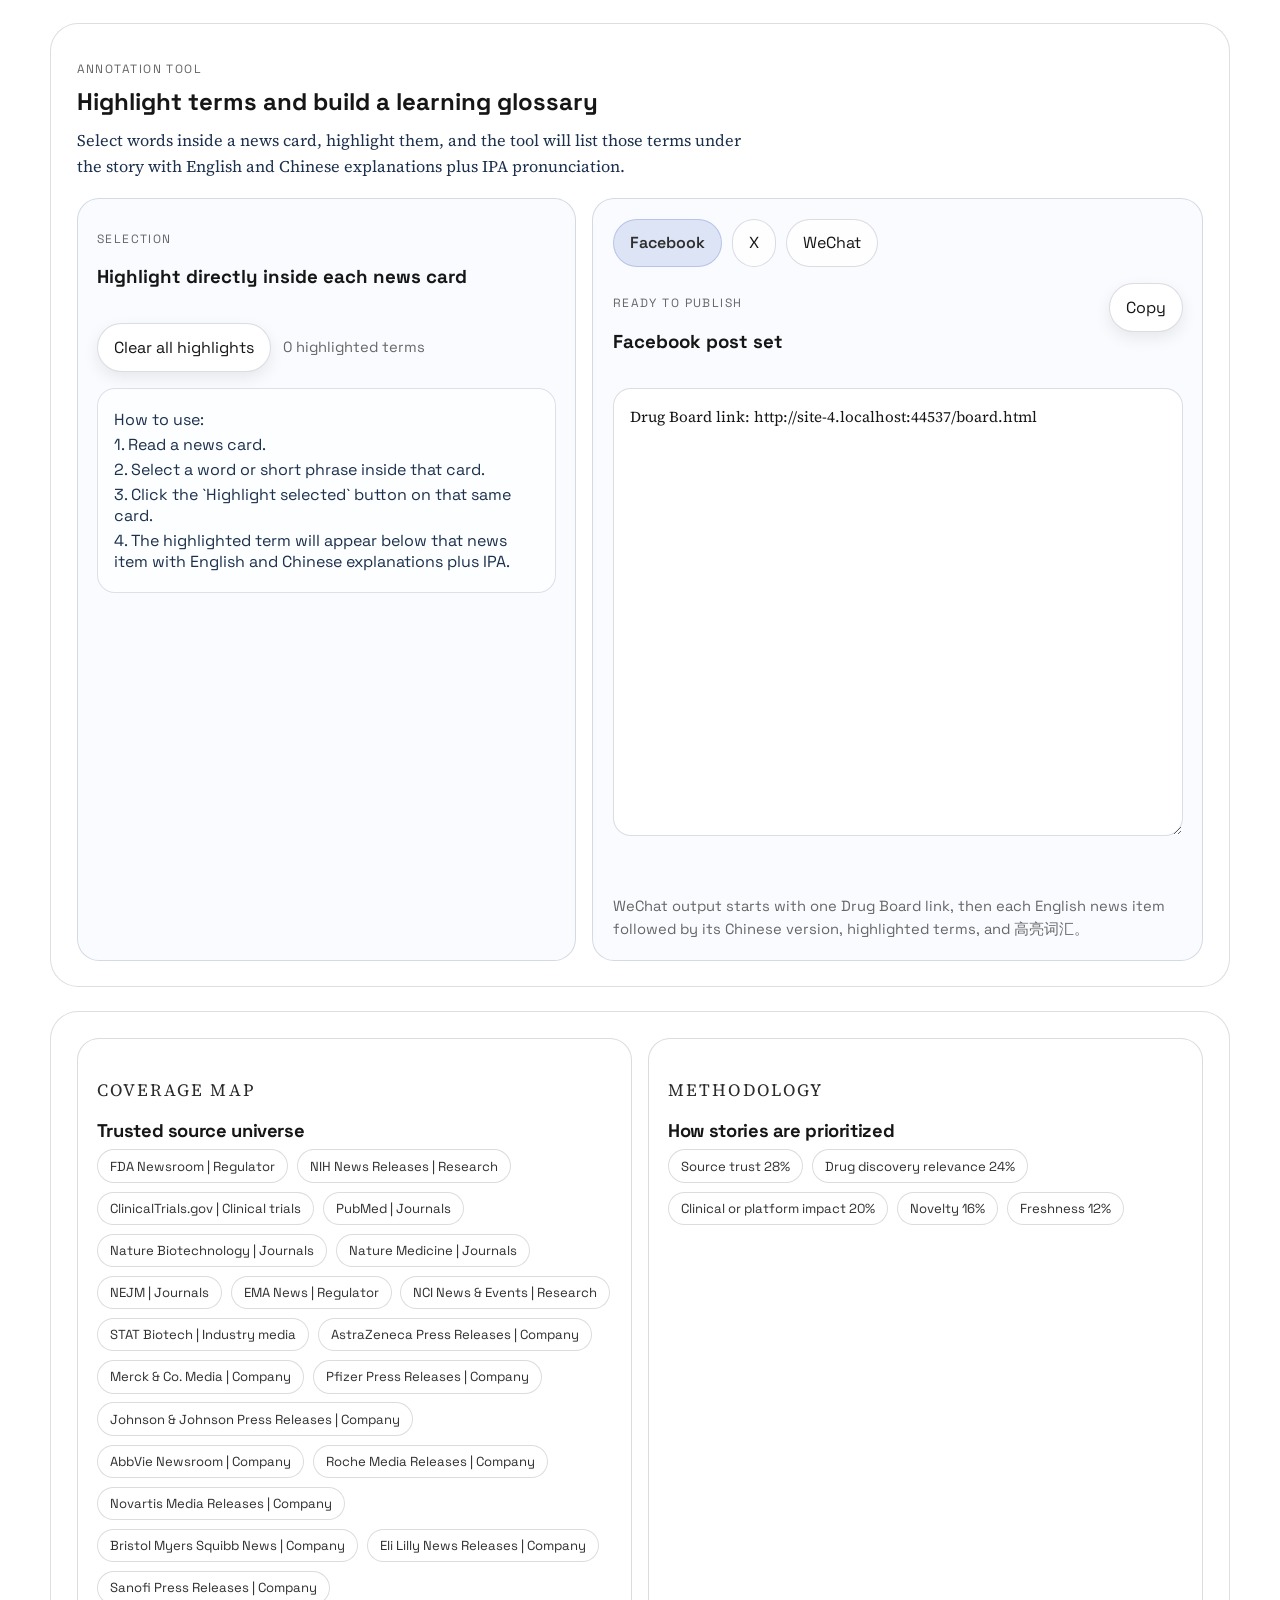
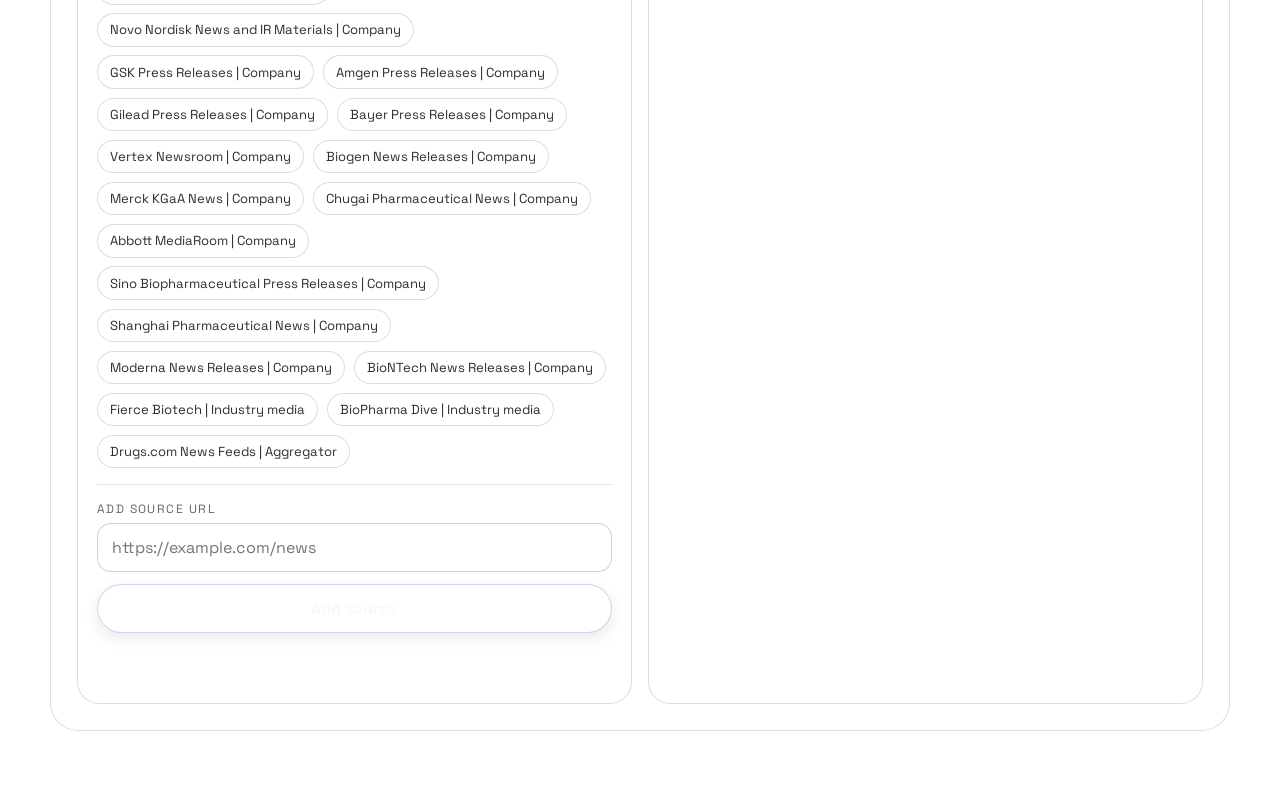
==== commit 34ecce98: "Pin AstraZeneca board with primary sources" ====
--- a/index.html
+++ b/index.html
@@ -280,6 +280,6 @@
     </article>
   </template>
 
-  <script src="app.js?v=20260606-permanent-fda-nih-tabs" defer></script>
+  <script src="app.js?v=20260606-primary-source-tabs" defer></script>
 </body>
 </html>
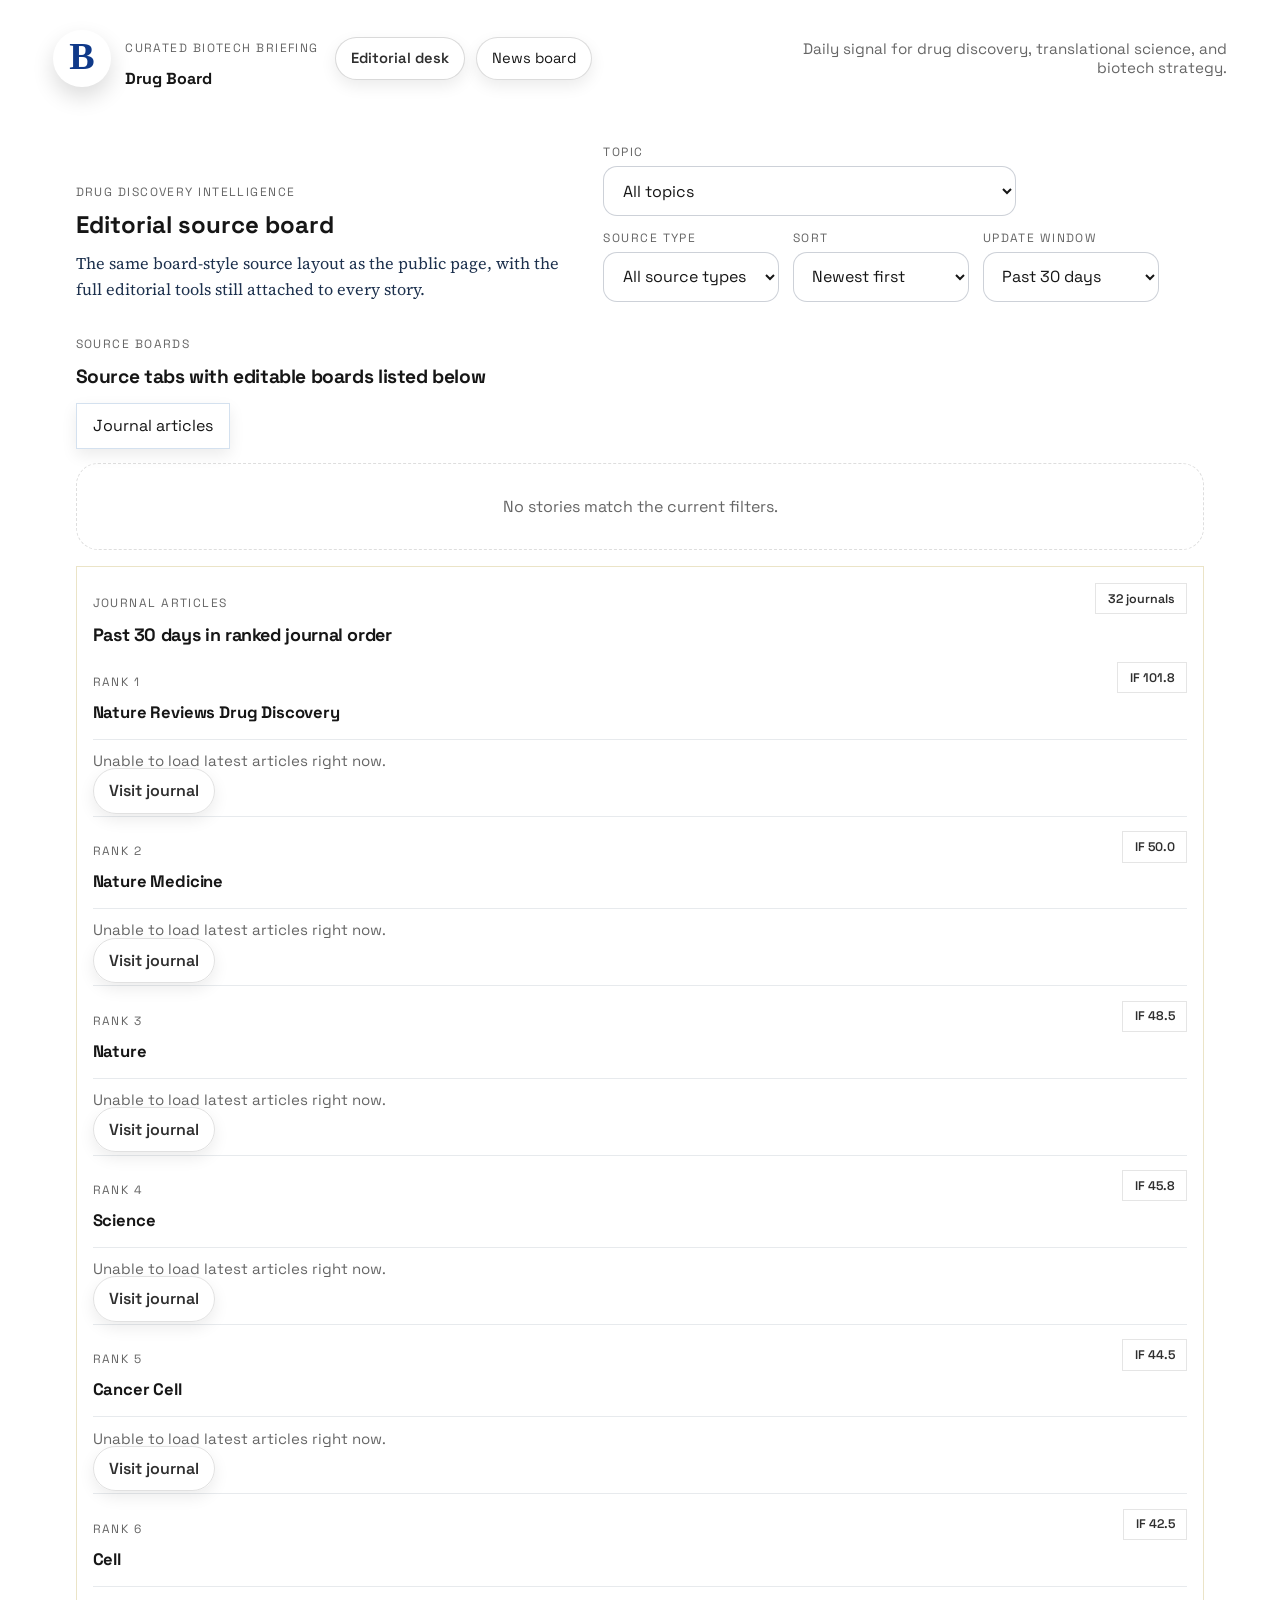
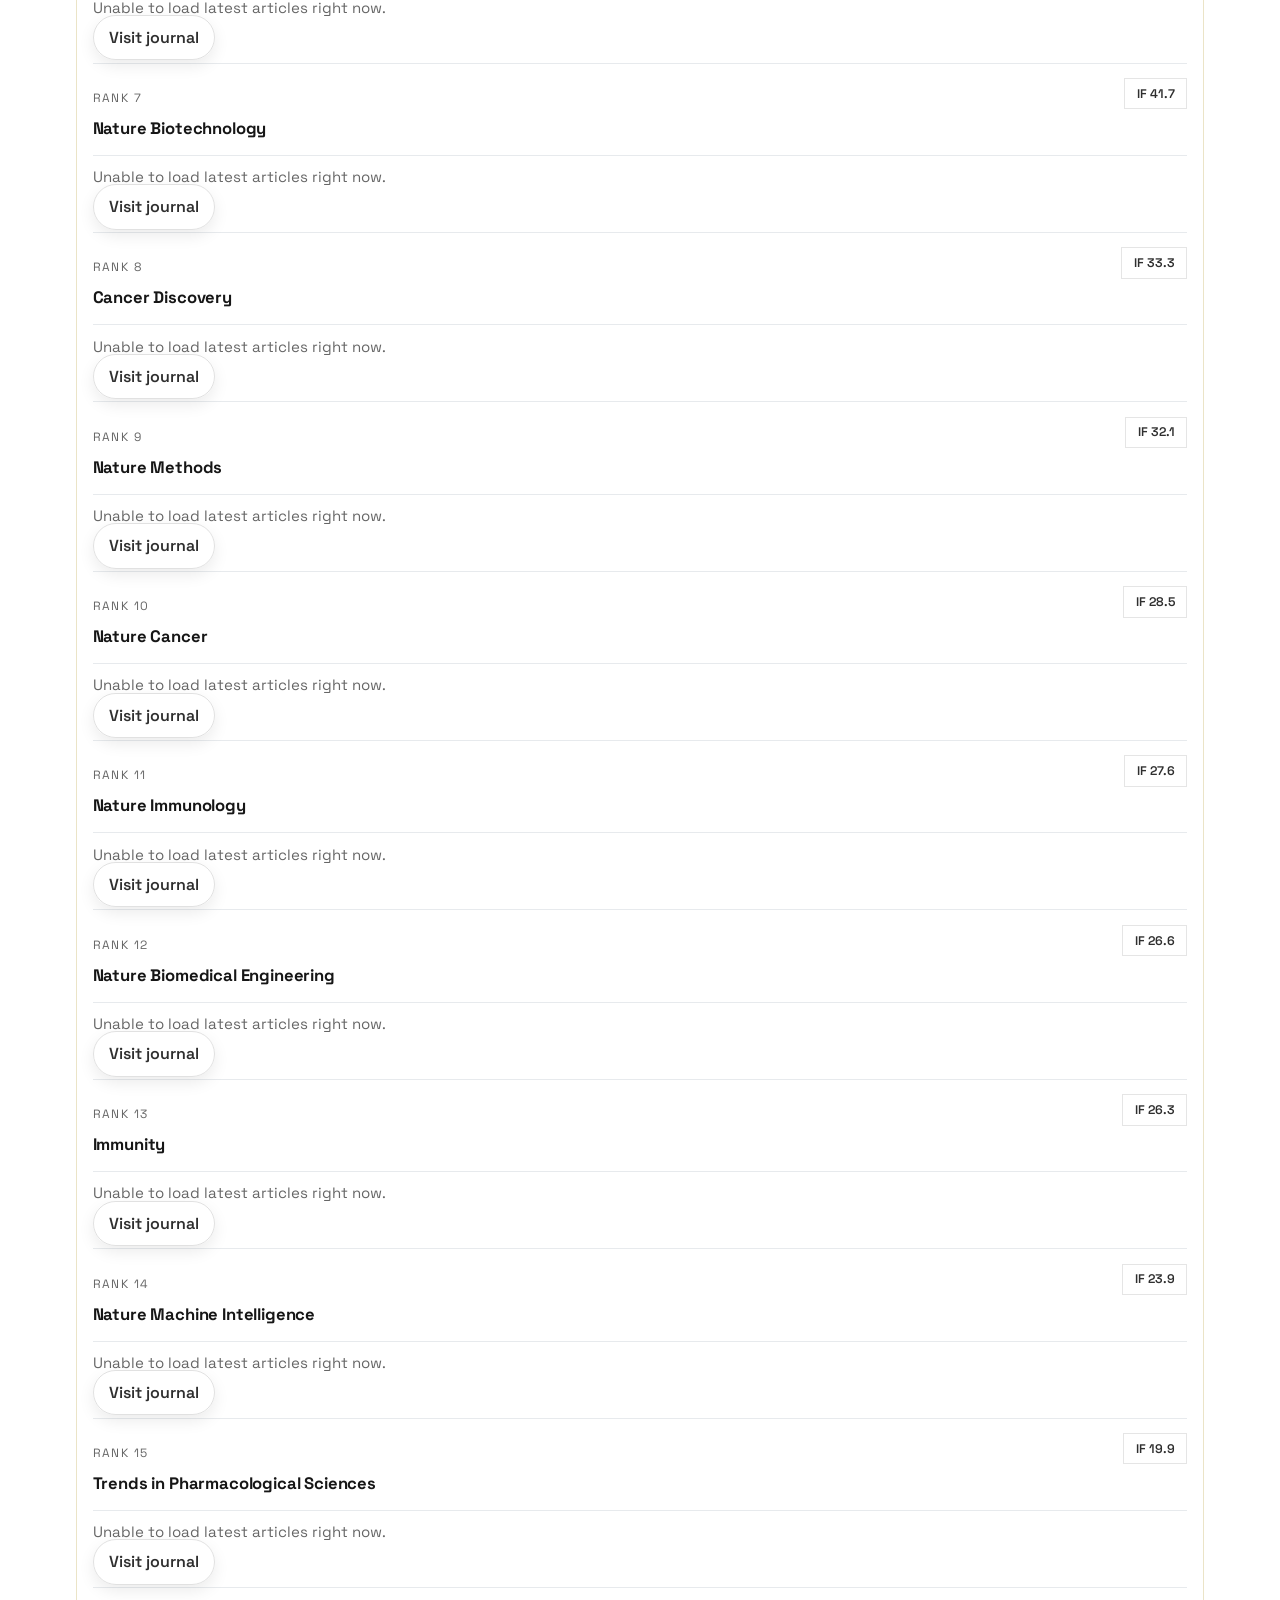
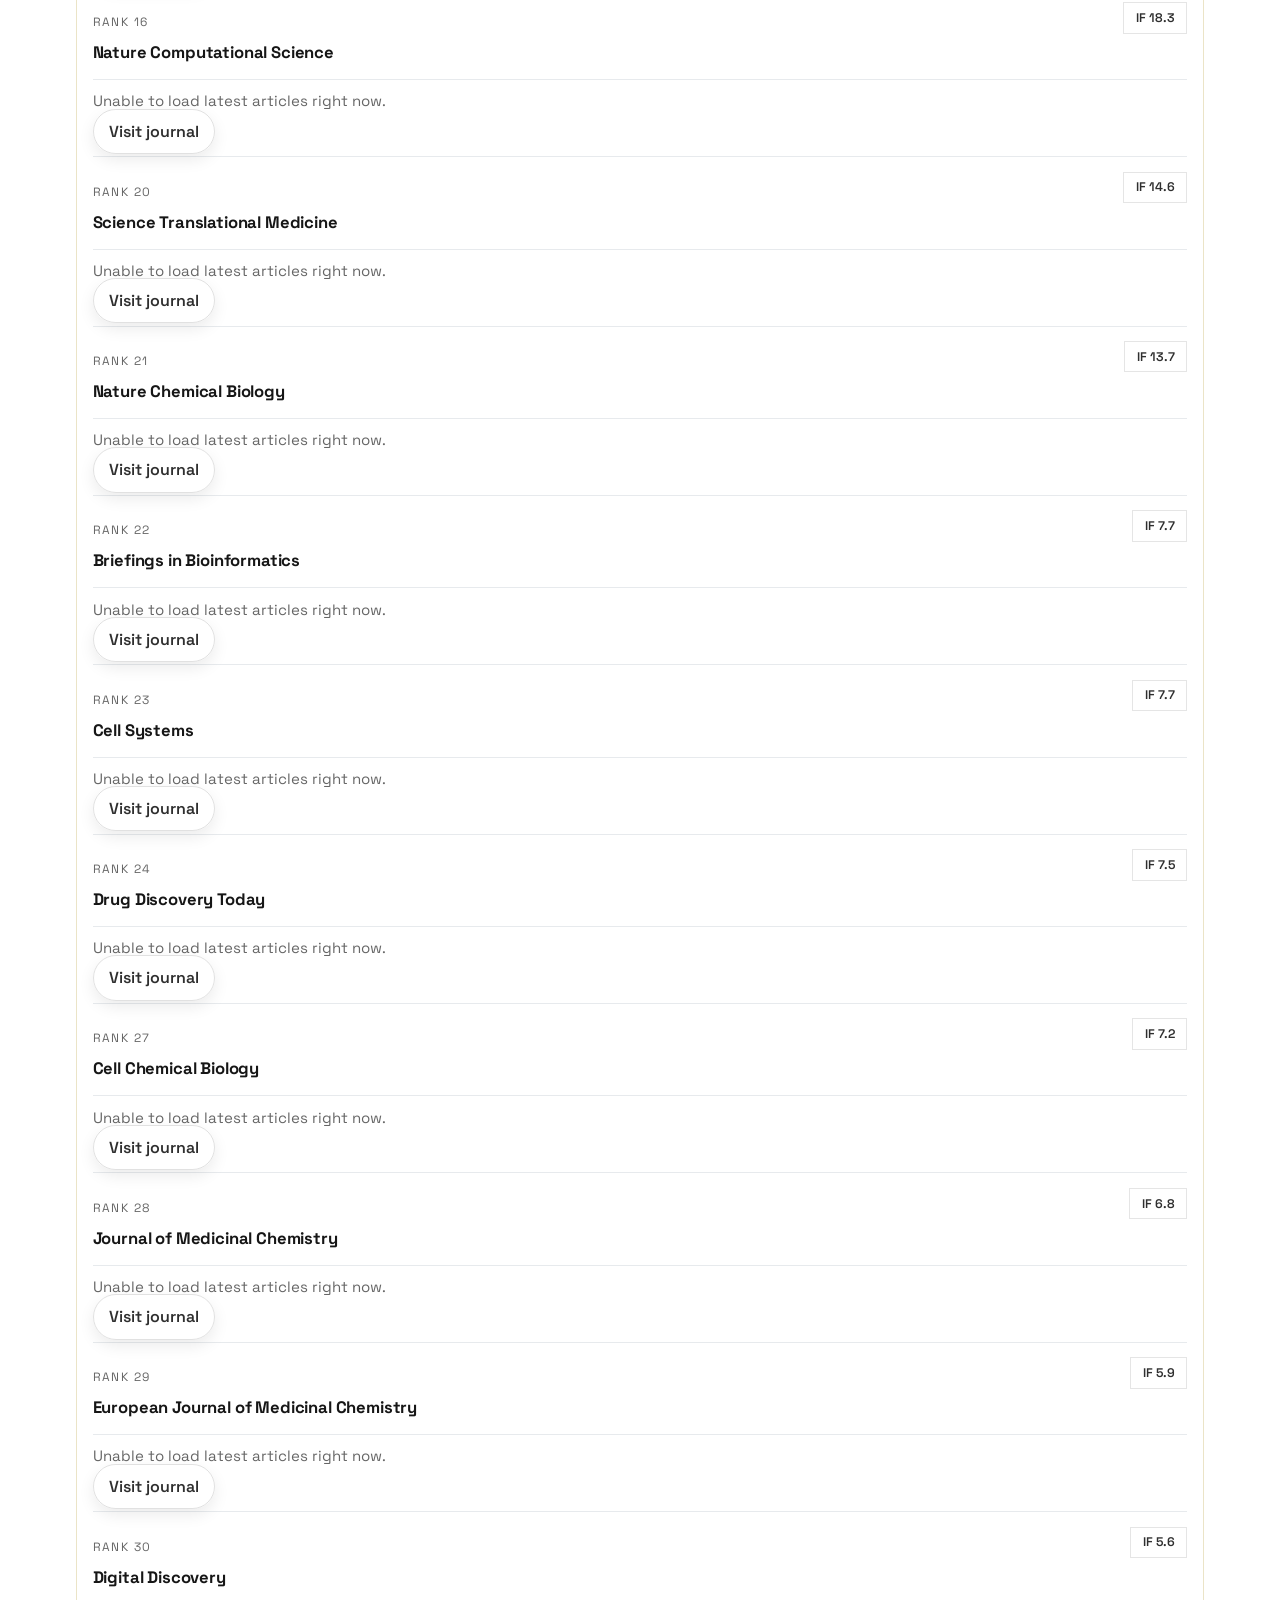
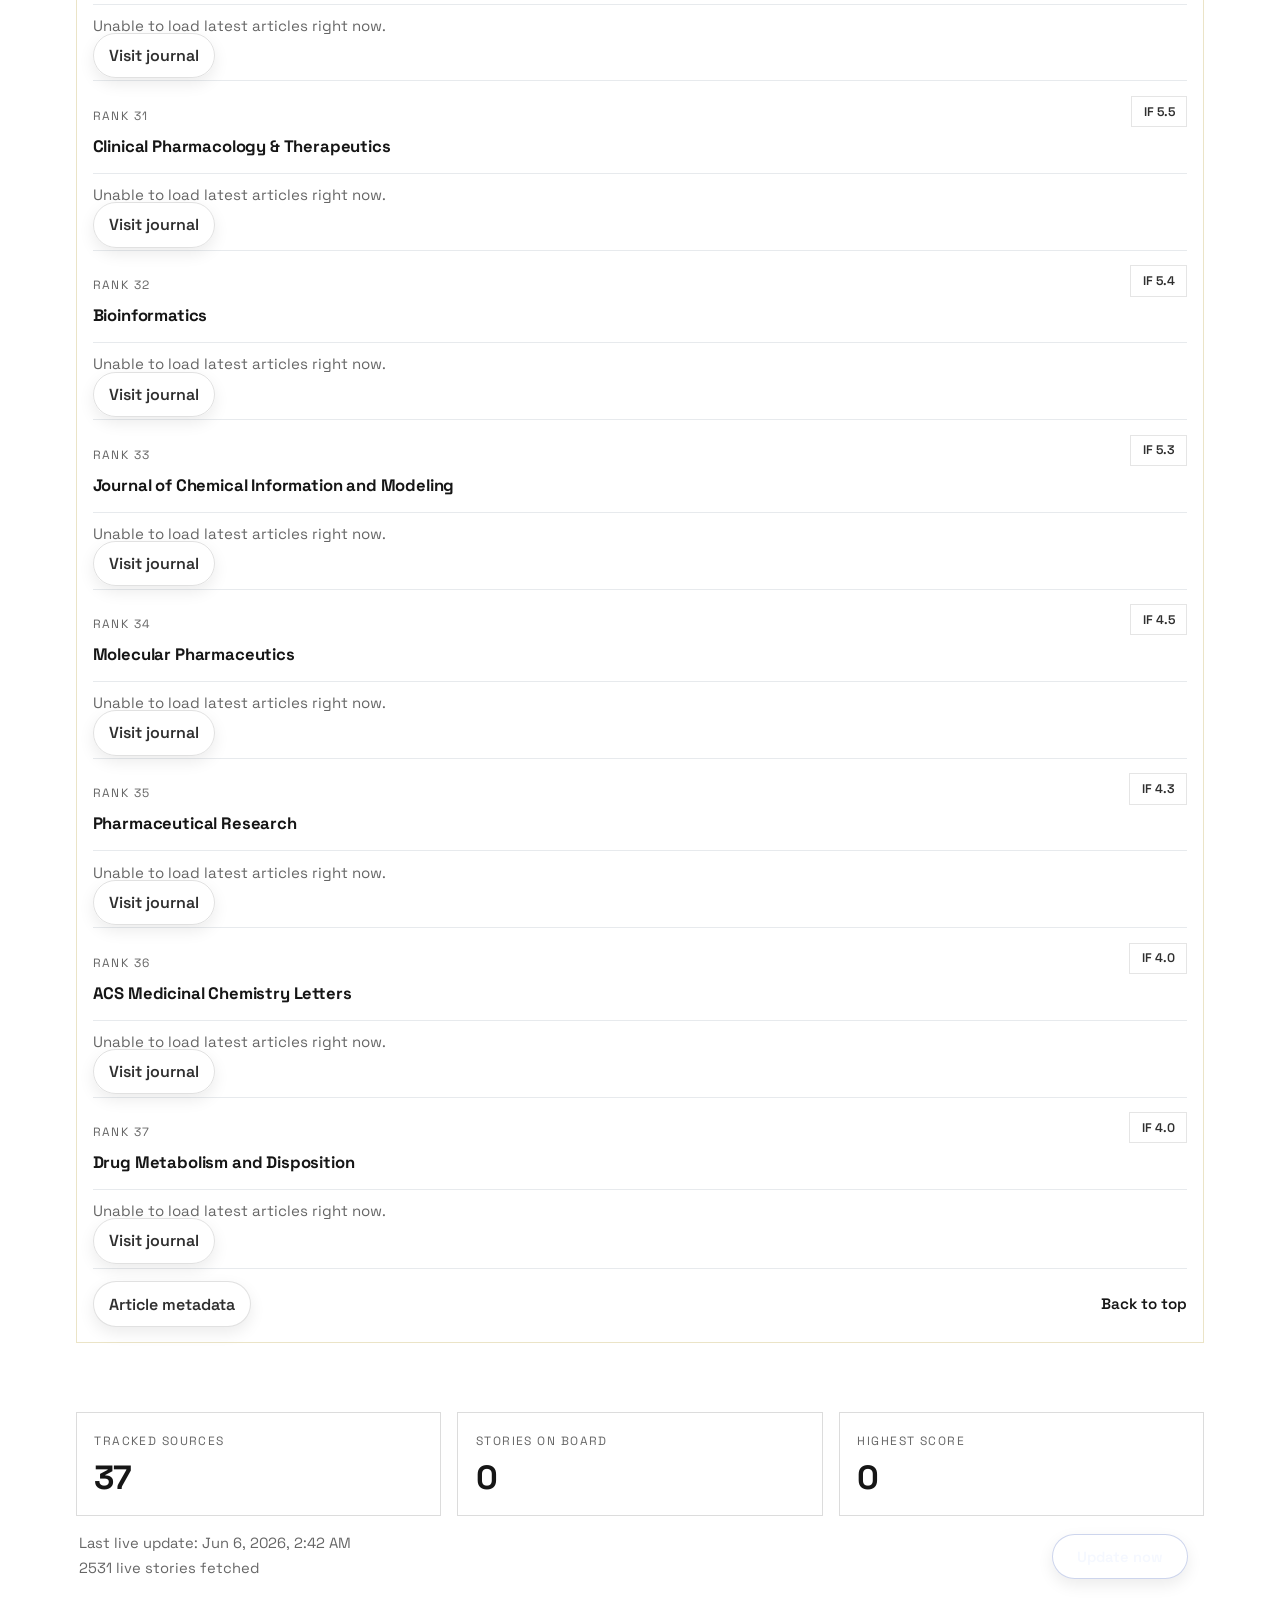
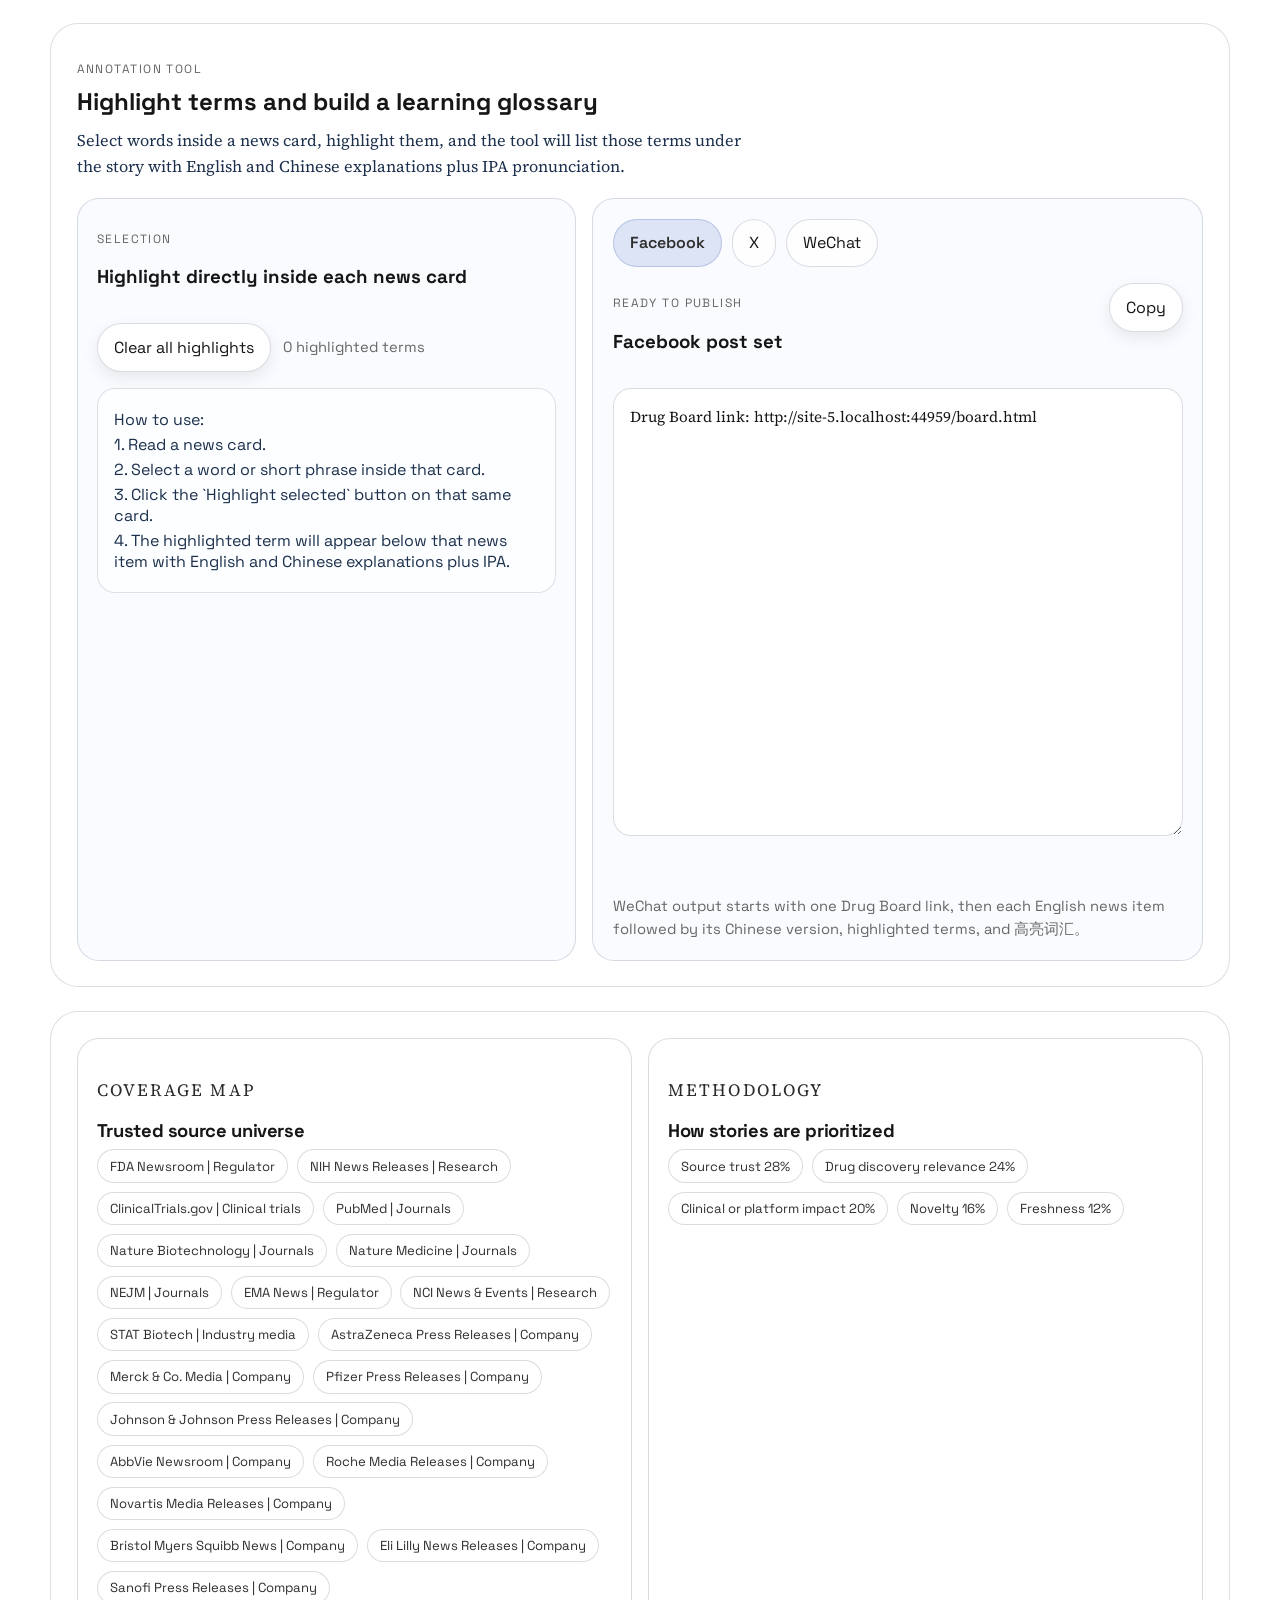
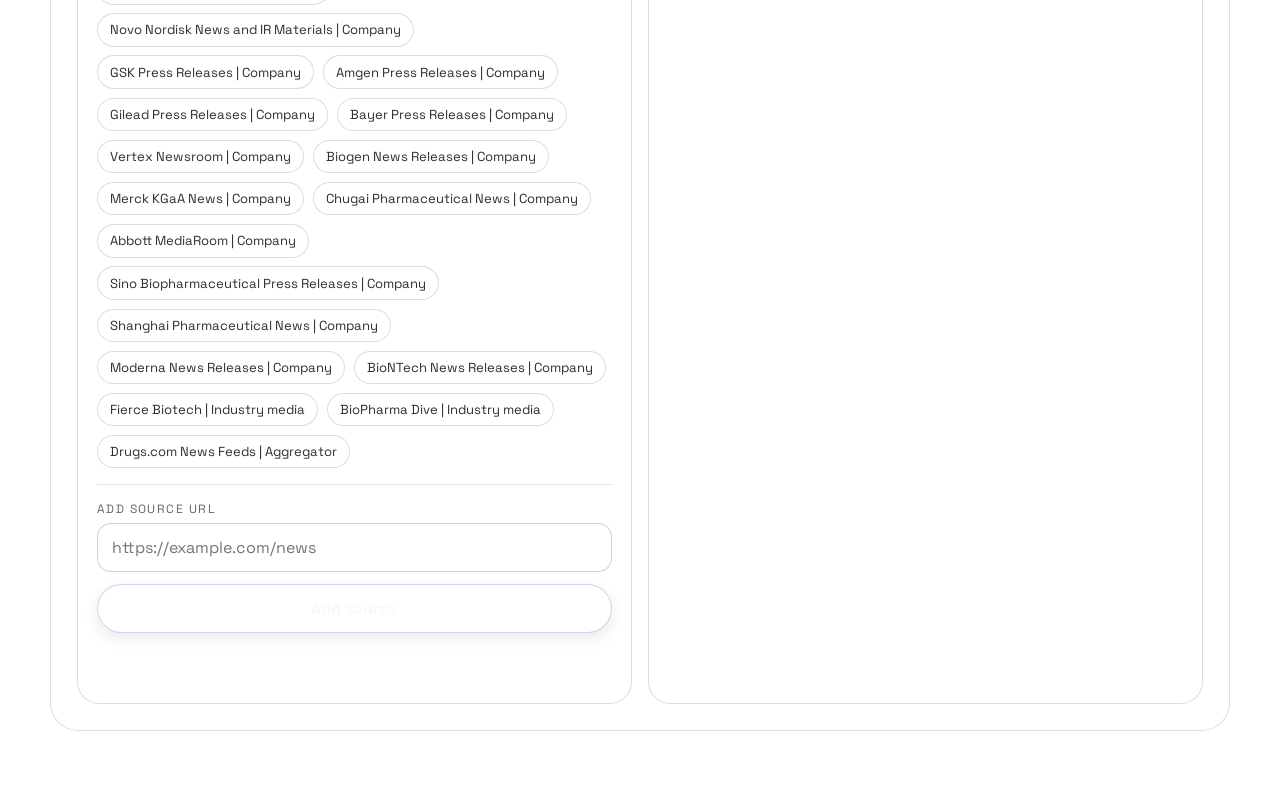
==== commit 567931b4: "Restore category-based source ordering" ====
--- a/index.html
+++ b/index.html
@@ -280,6 +280,6 @@
     </article>
   </template>
 
-  <script src="app.js?v=20260606-primary-source-tabs" defer></script>
+  <script src="app.js?v=20260606-category-source-order" defer></script>
 </body>
 </html>
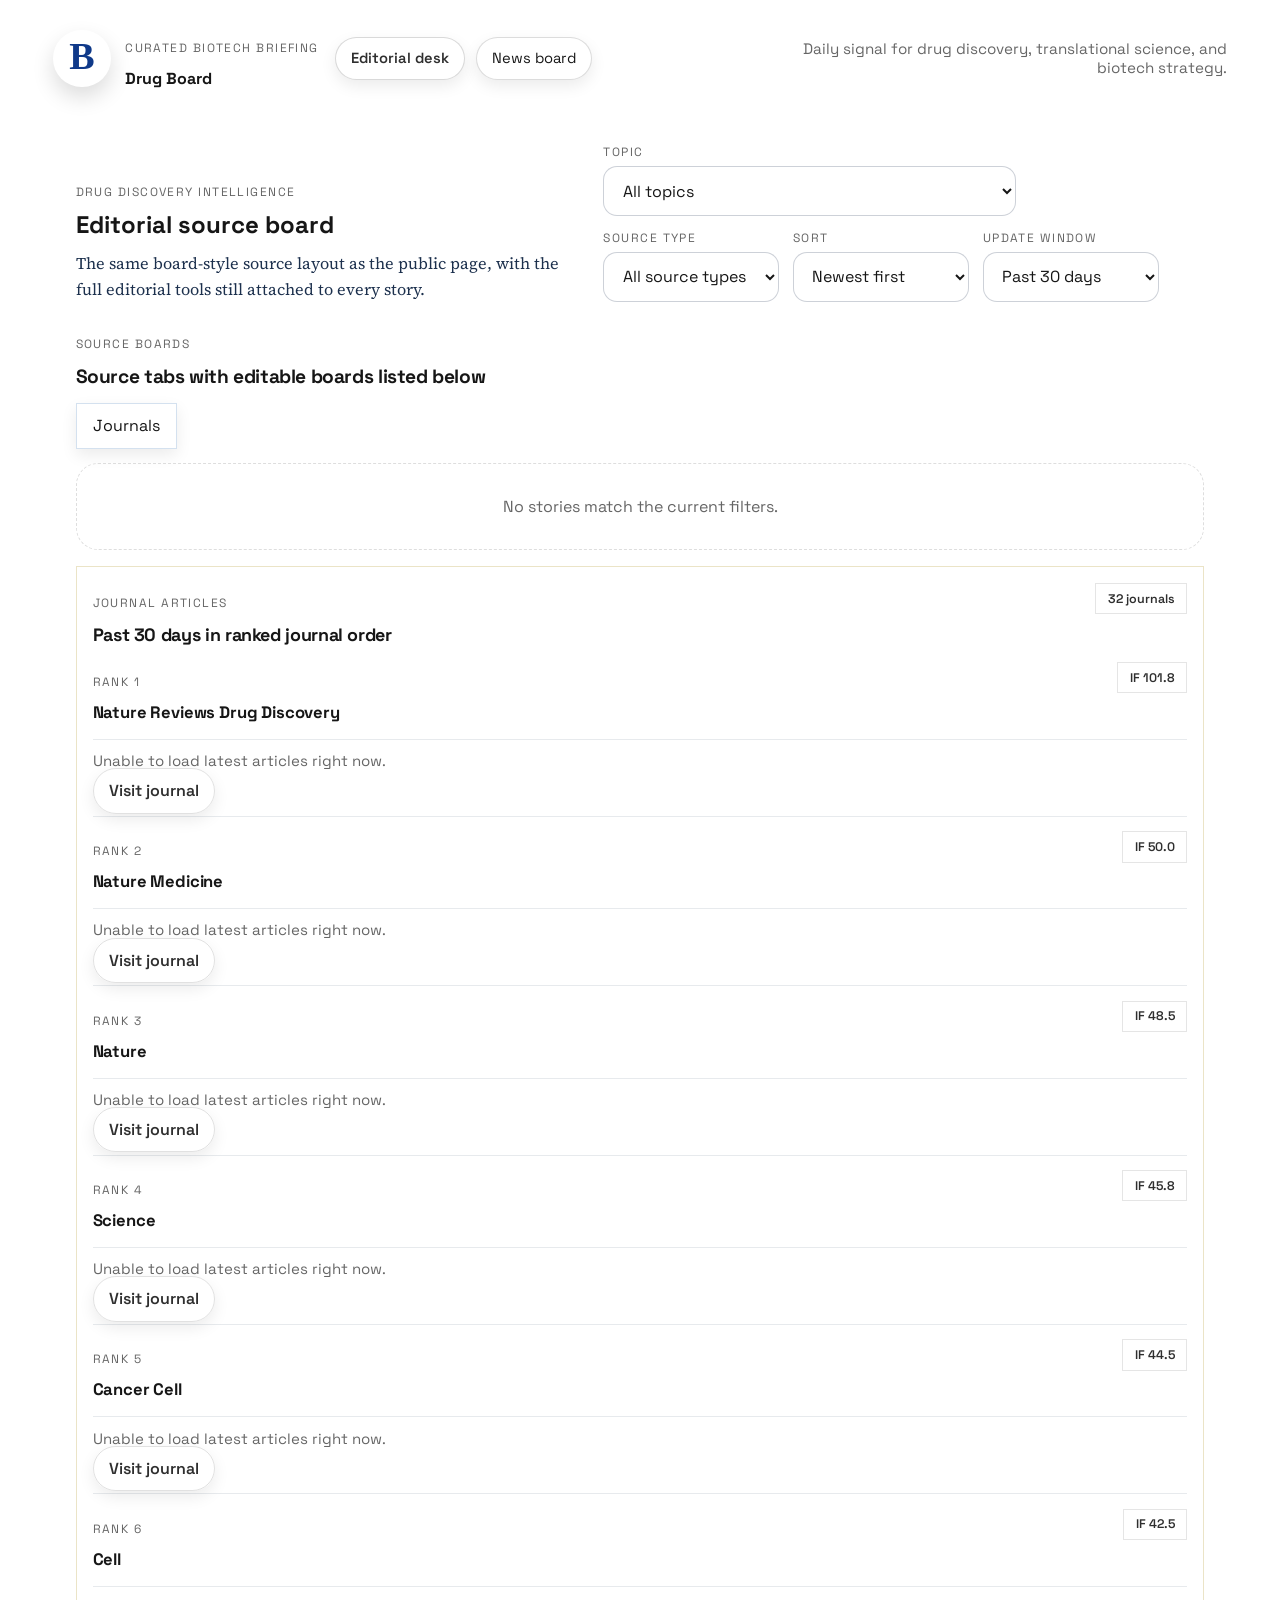
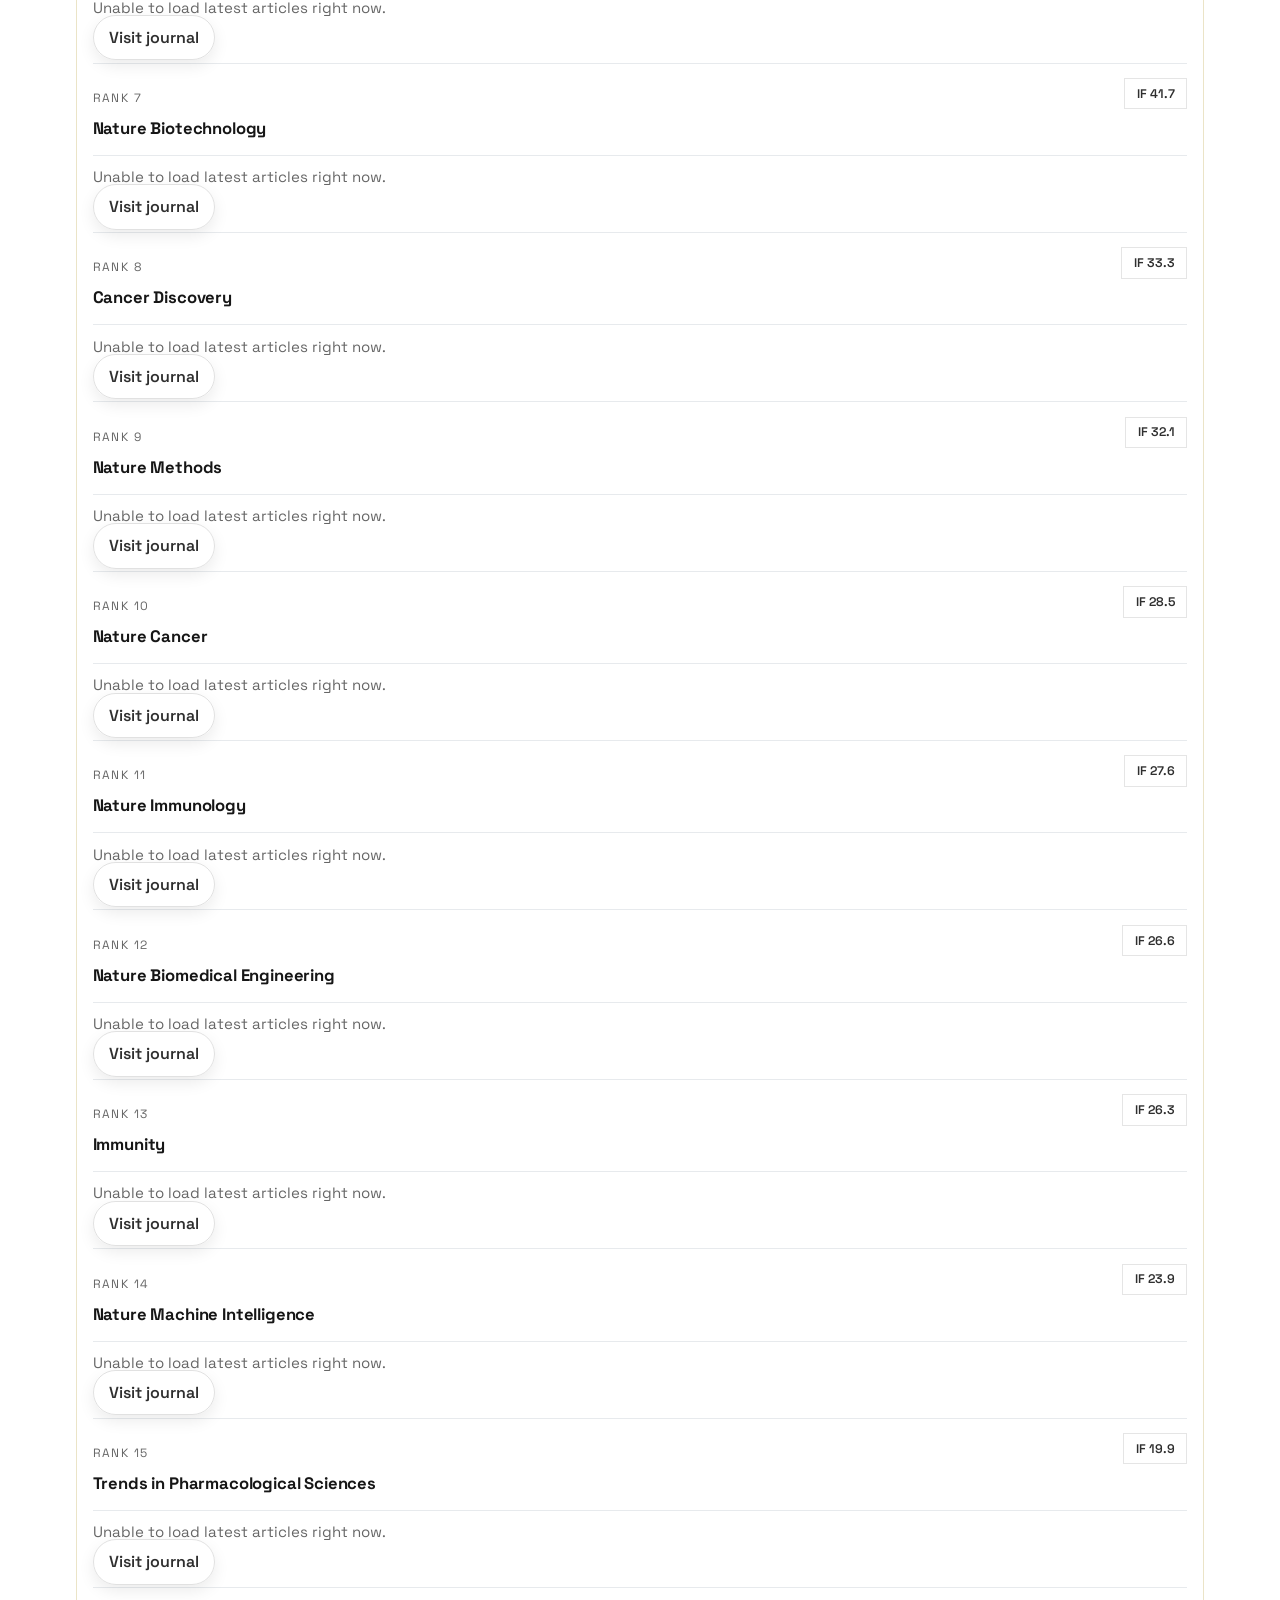
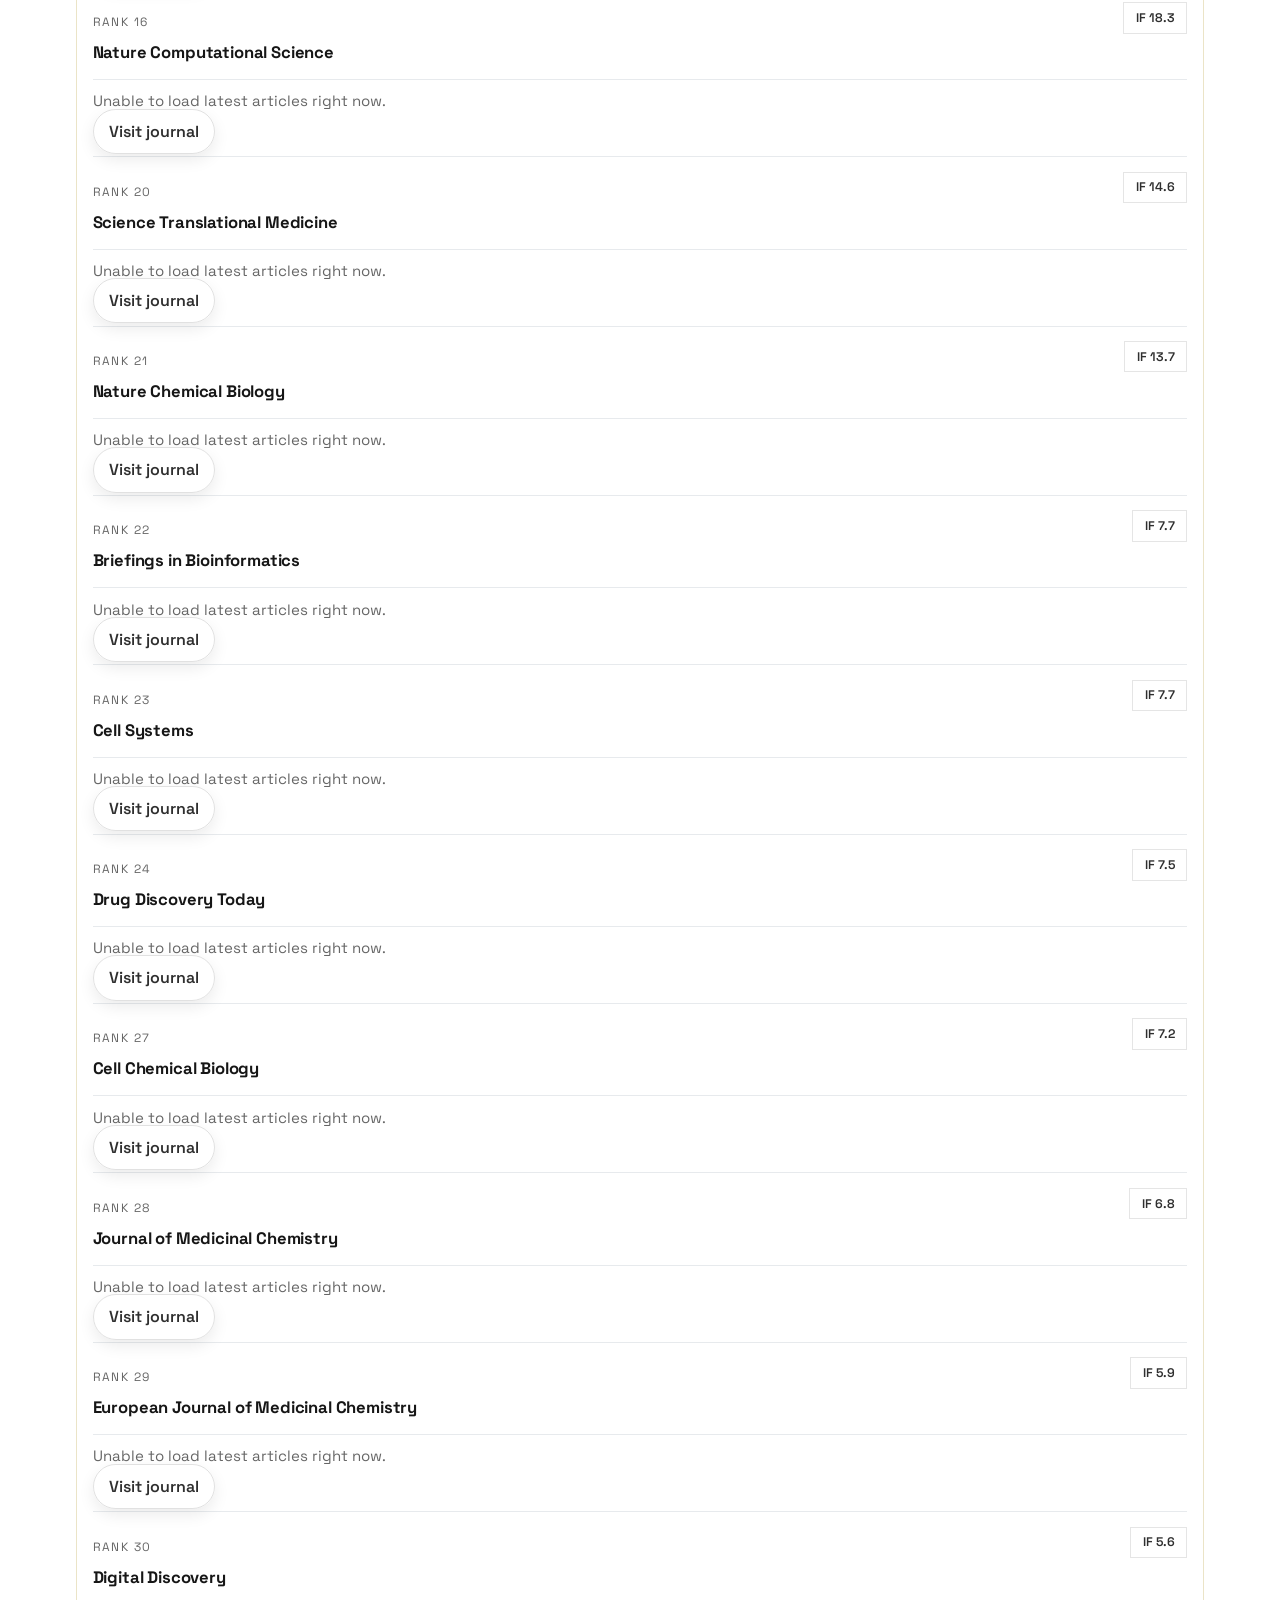
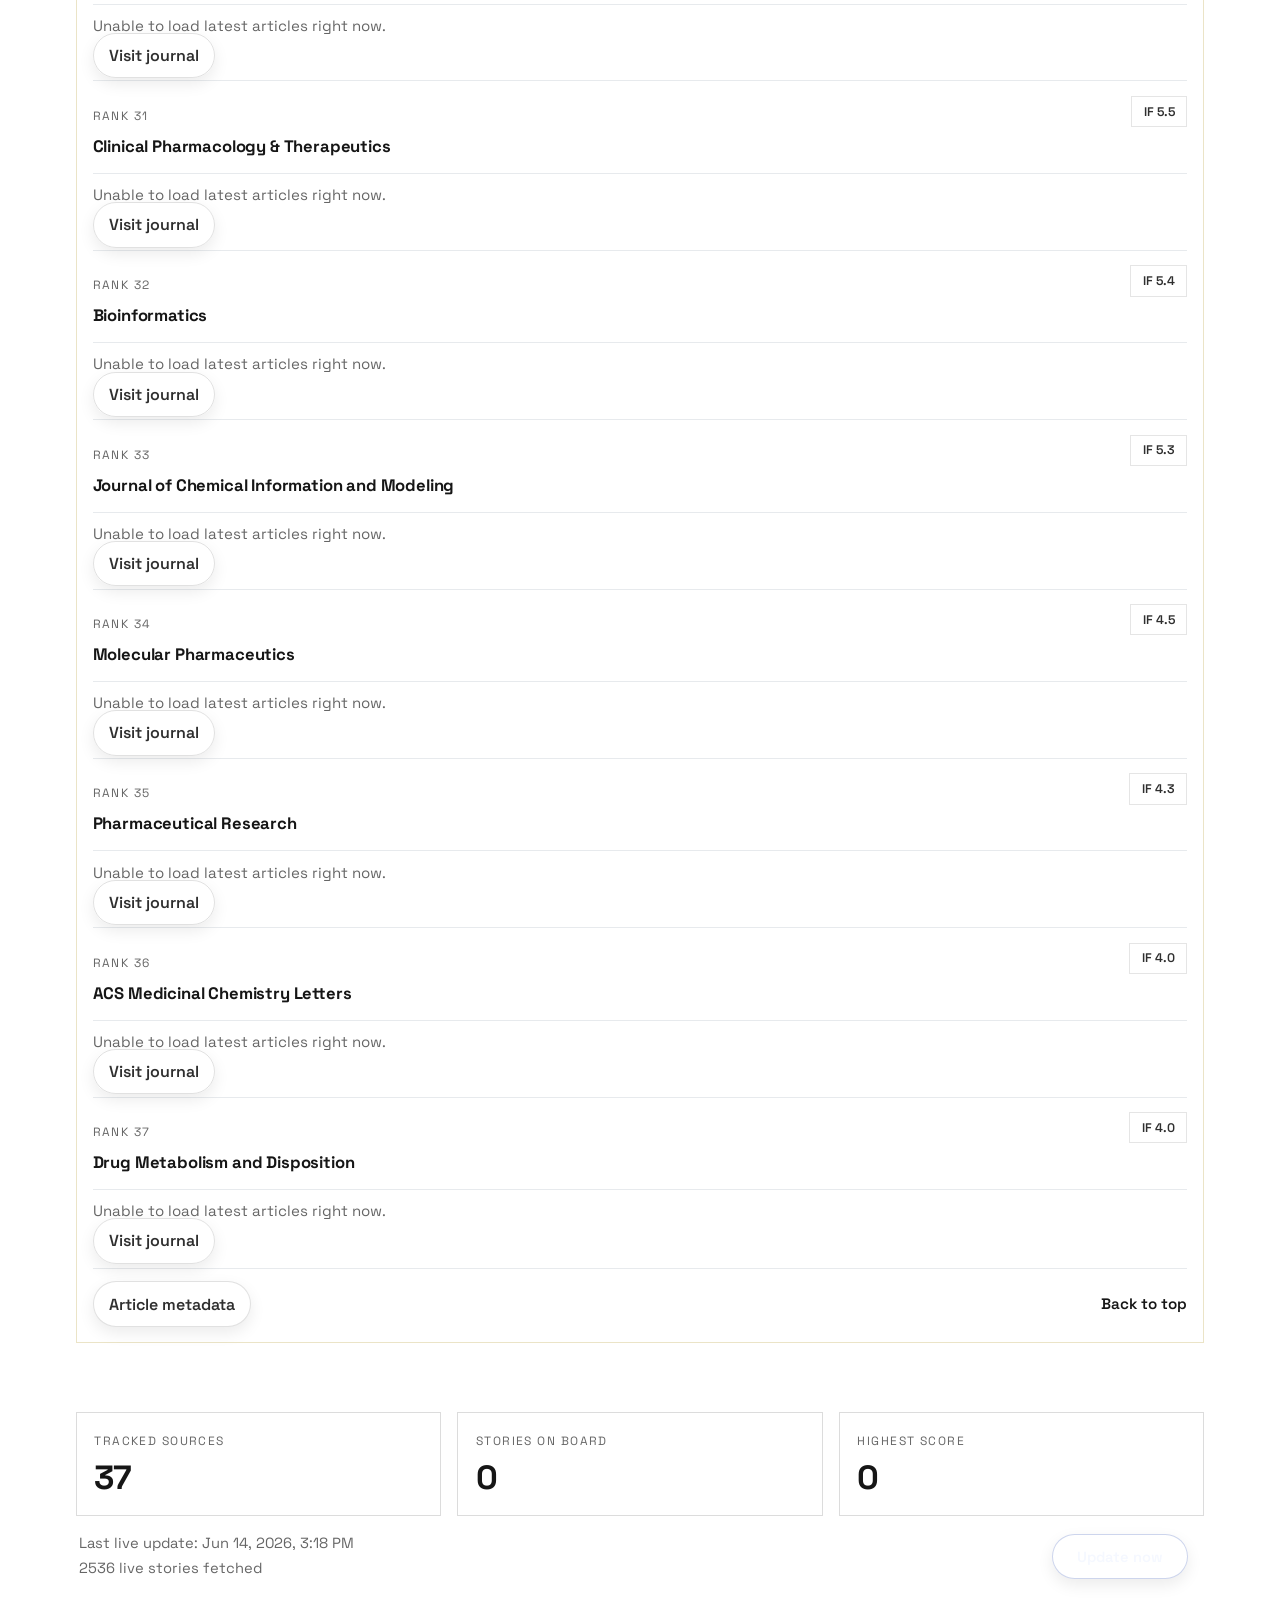
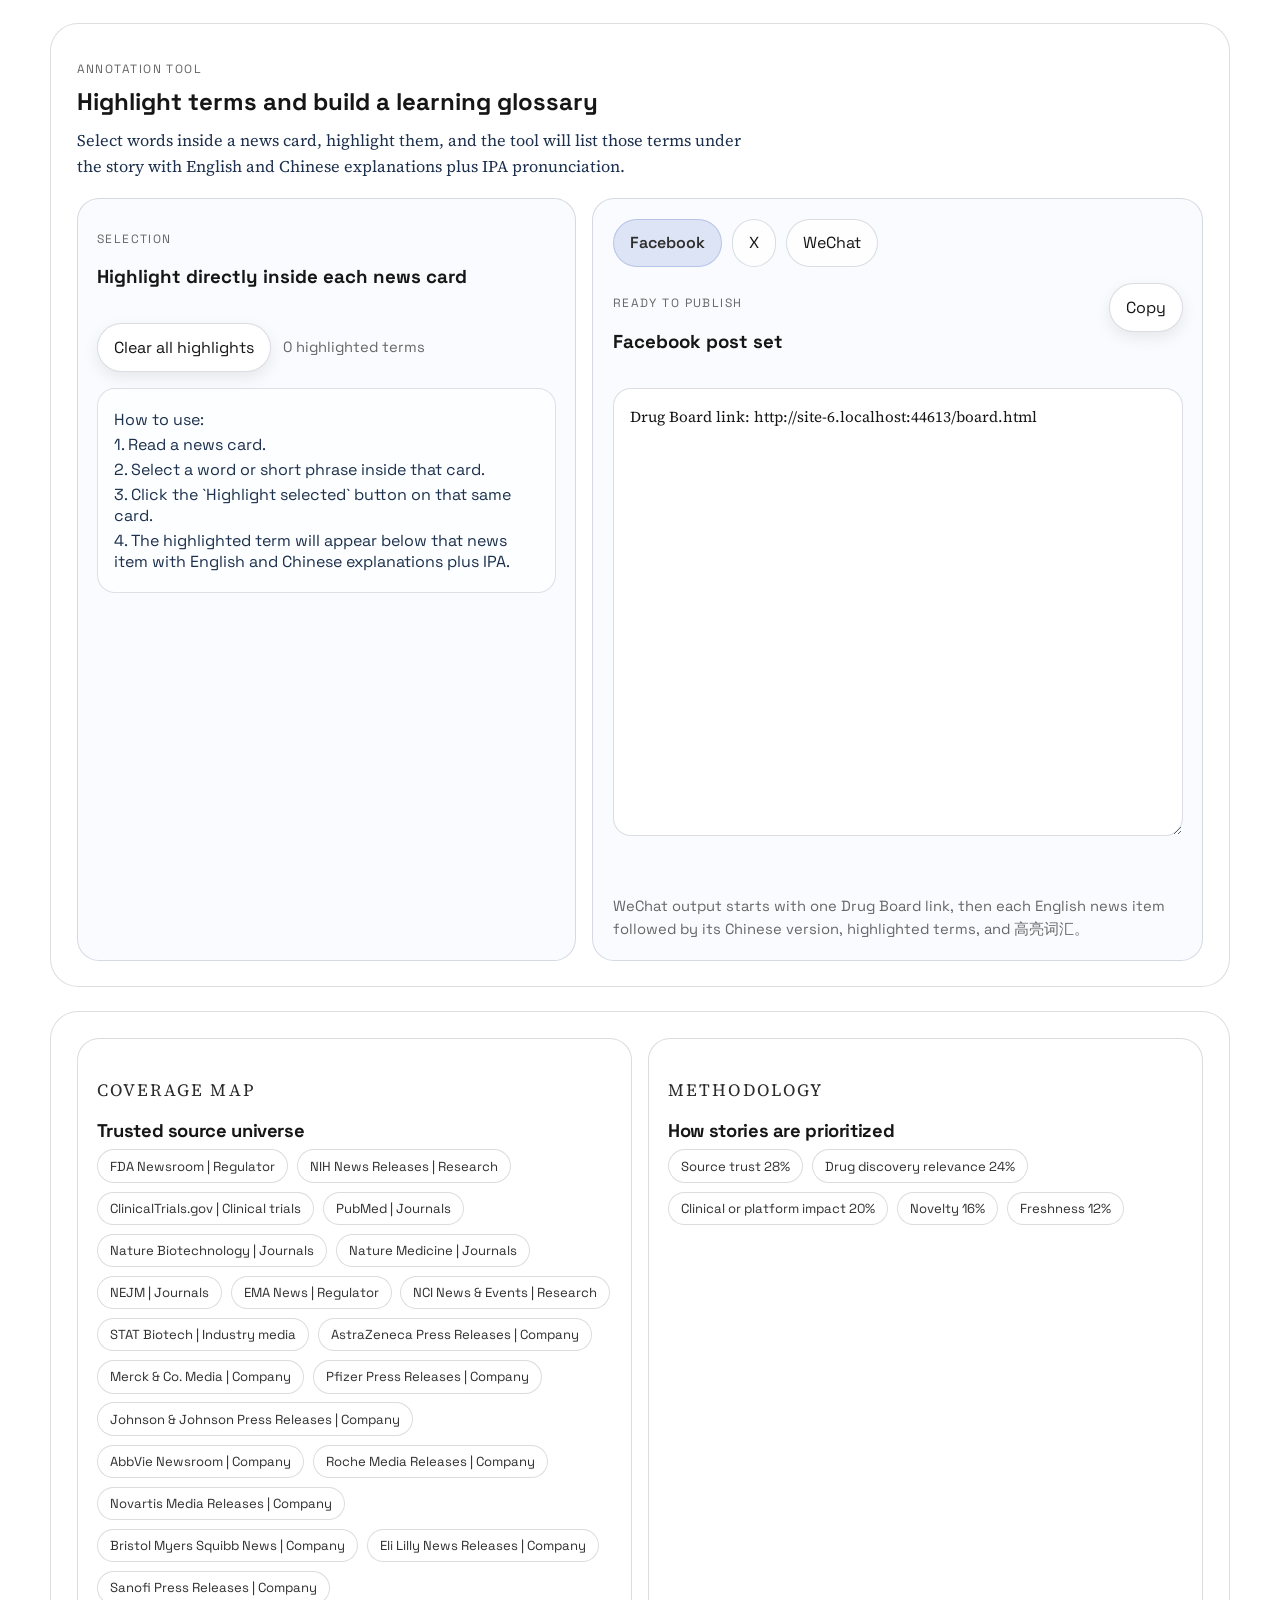
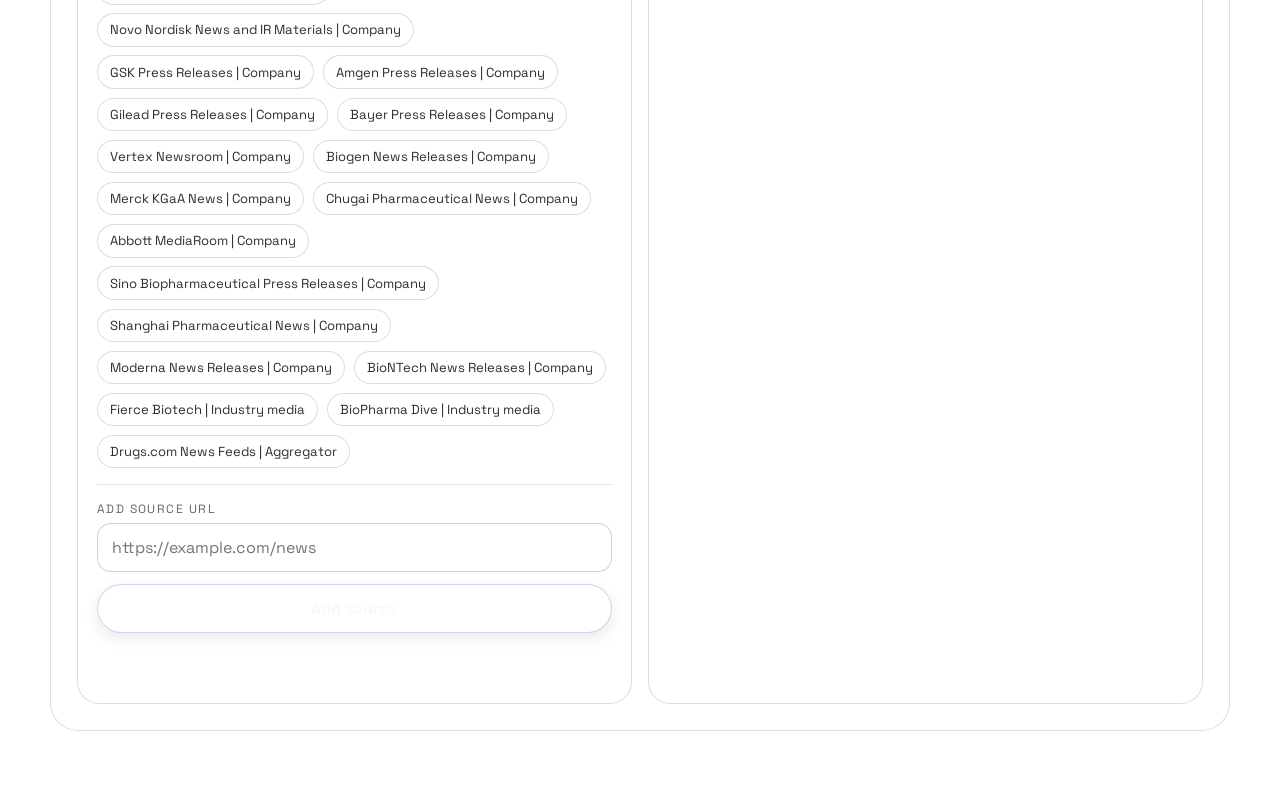
==== commit 275b8756: "Fix journal updates and source tab ordering" ====
--- a/index.html
+++ b/index.html
@@ -280,6 +280,6 @@
     </article>
   </template>
 
-  <script src="app.js?v=20260606-category-source-order" defer></script>
+  <script src="app.js?v=20260615-four-group-single-journal-tab" defer></script>
 </body>
 </html>
